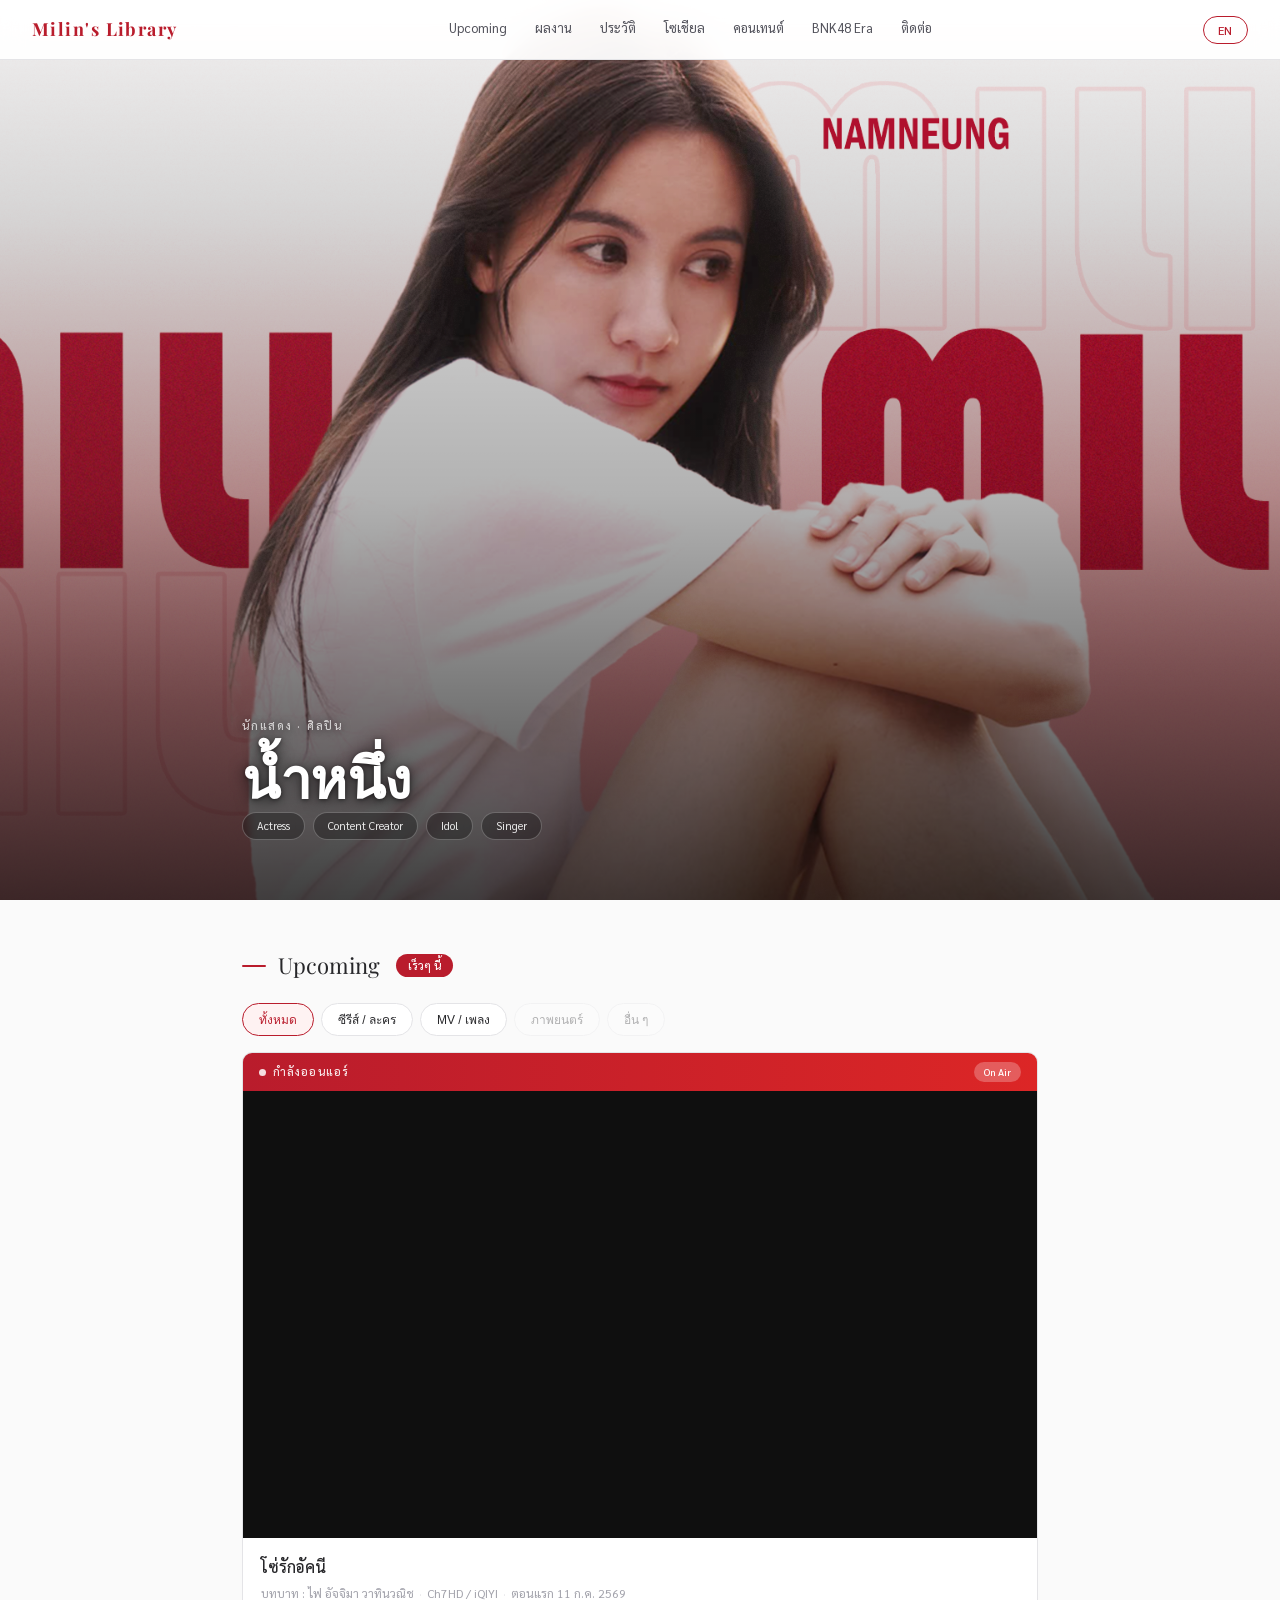
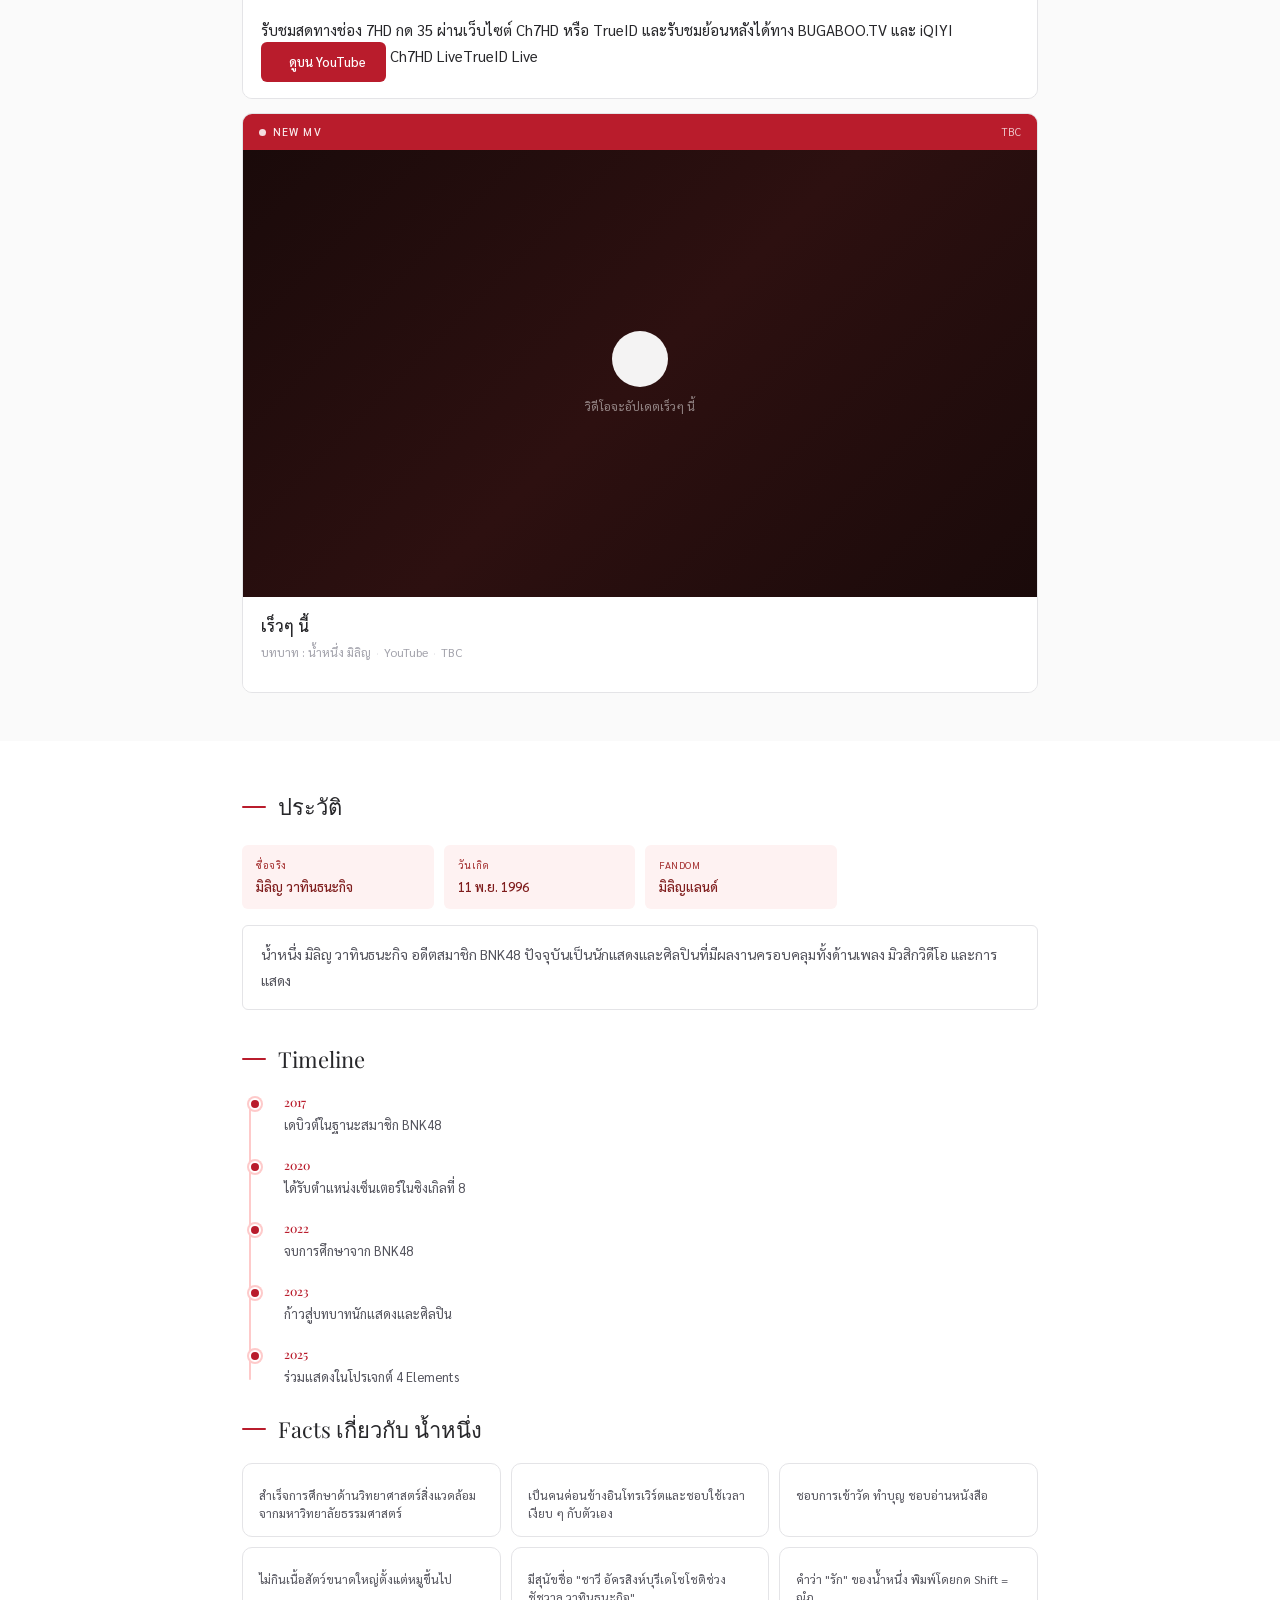
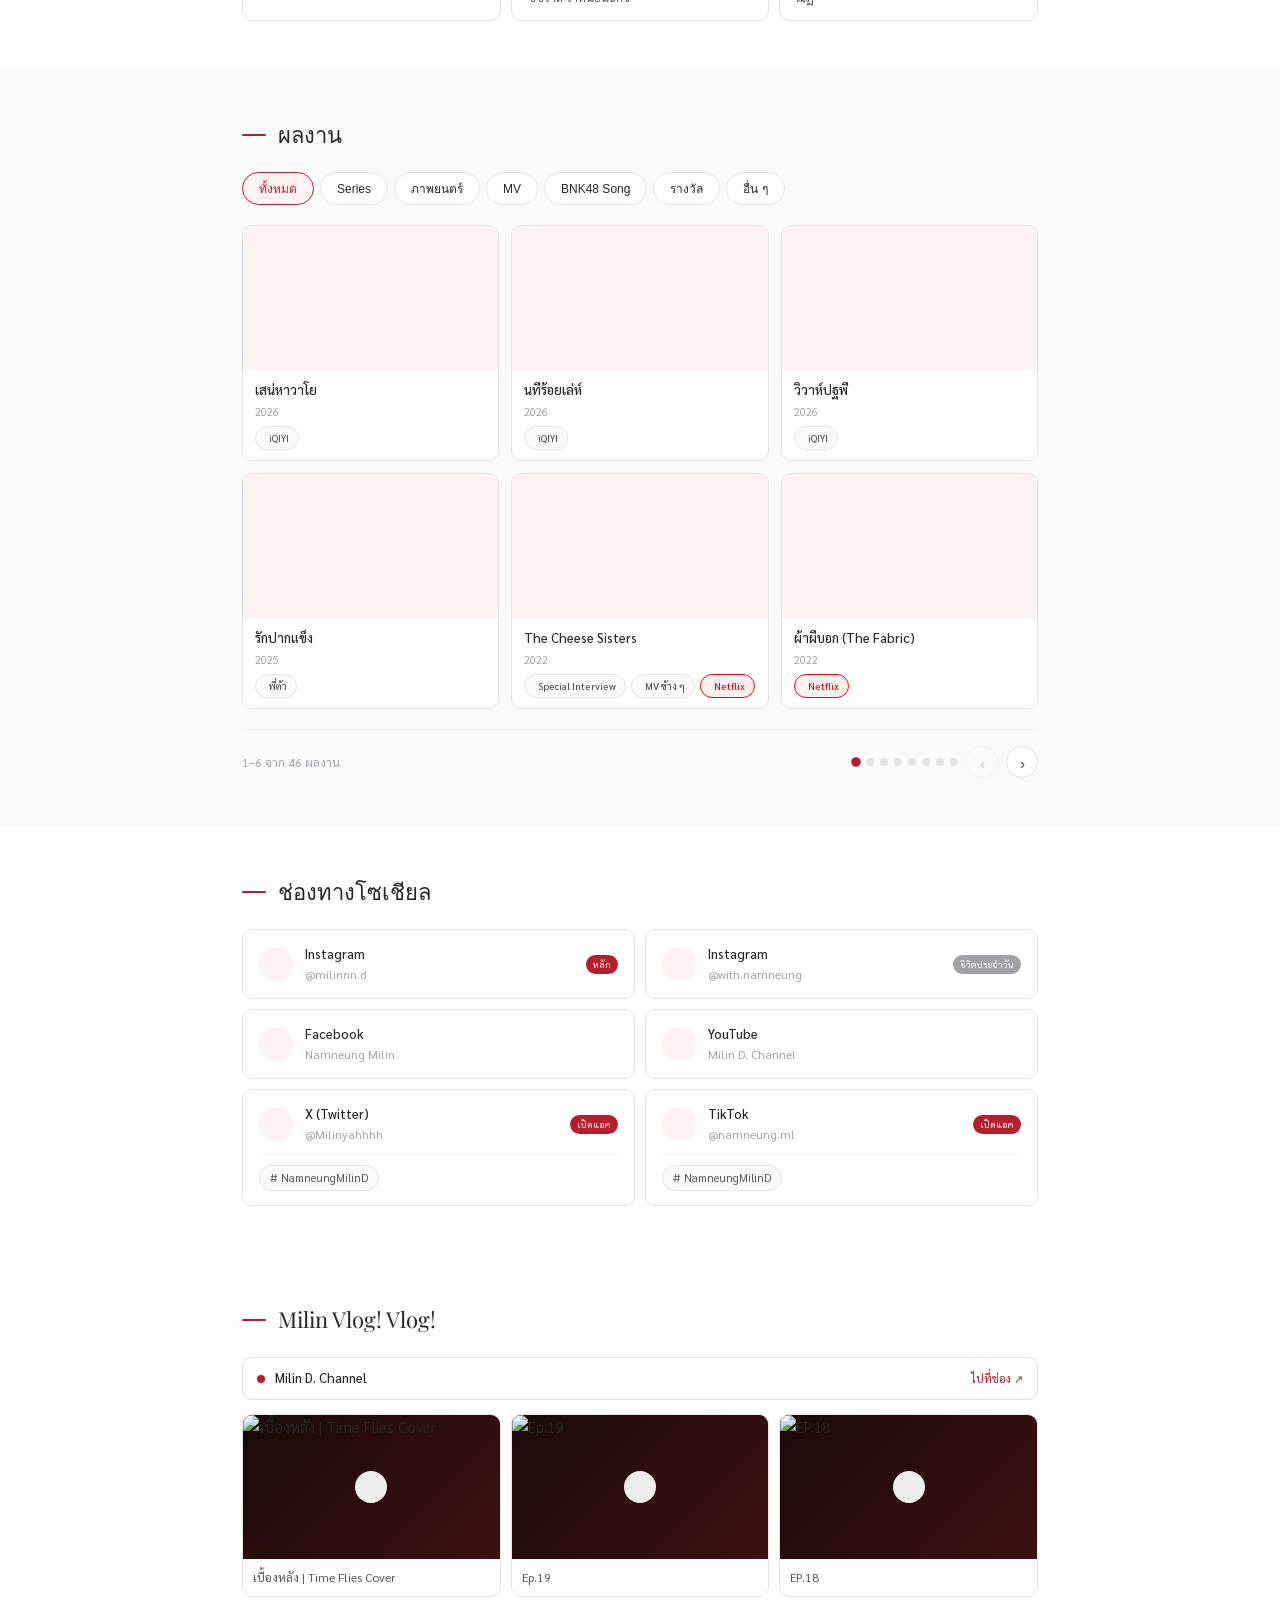
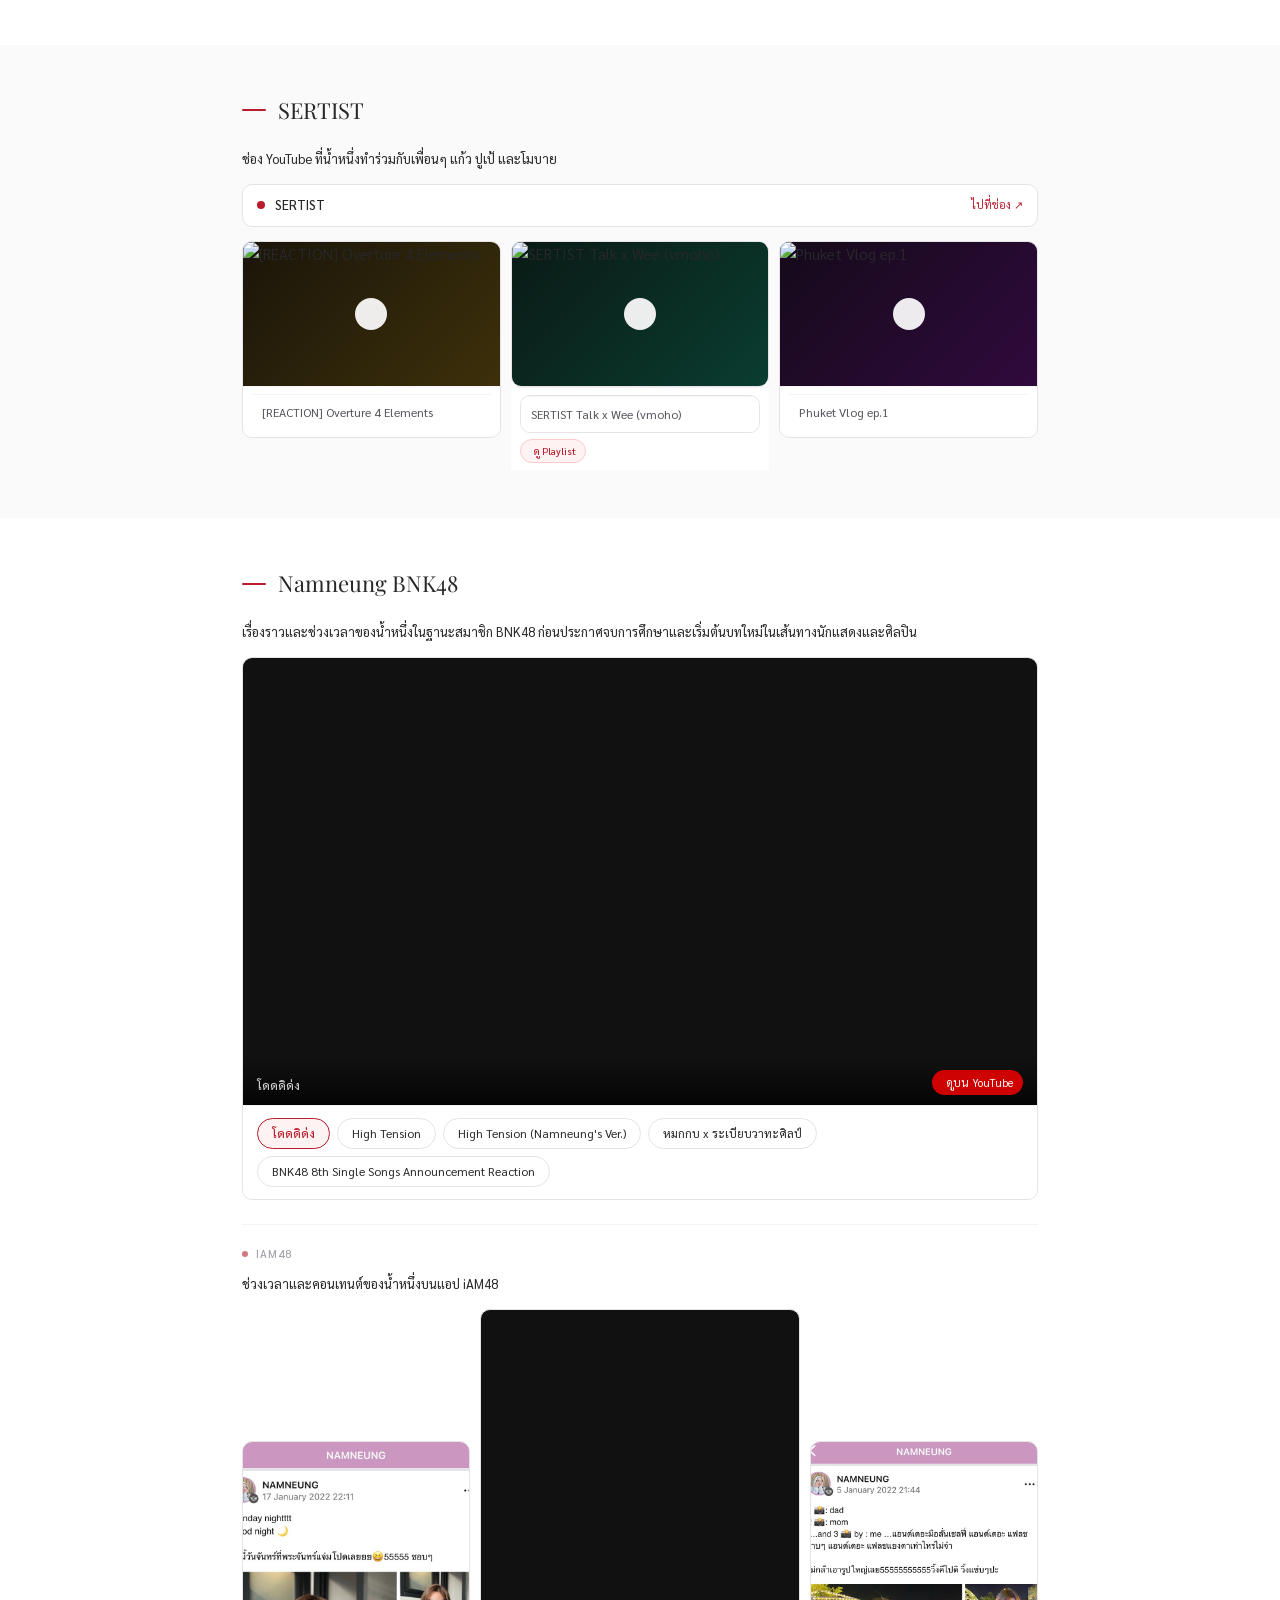
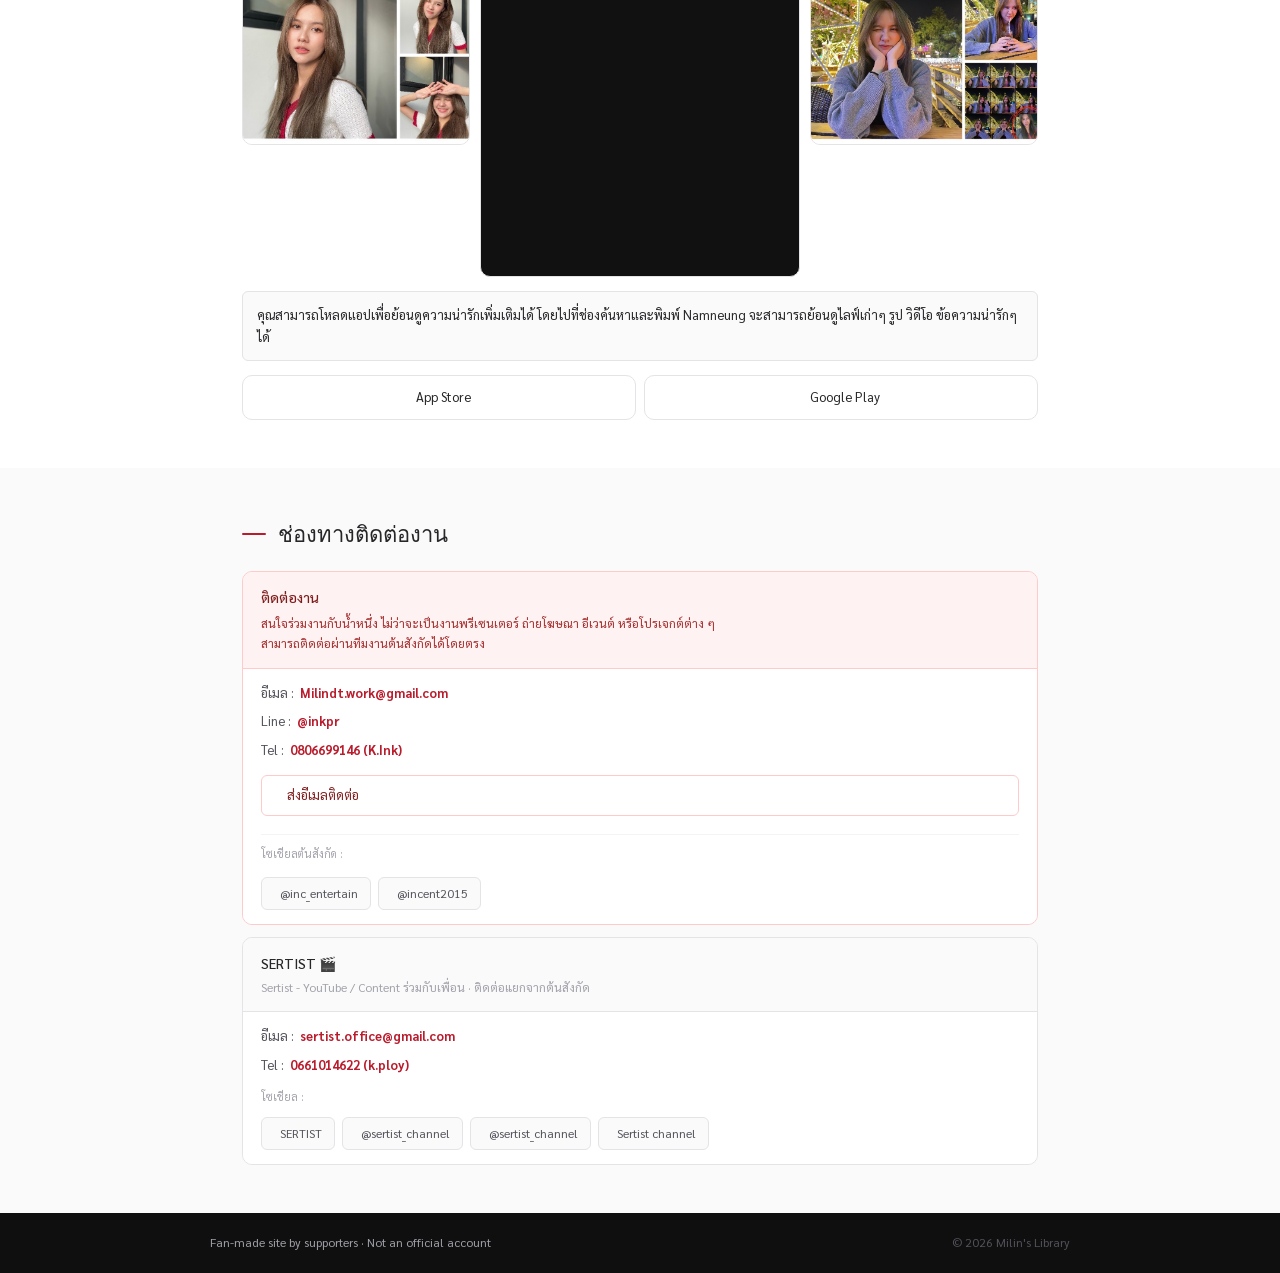
==== index.html @ 47071482 "final2" ====
<!DOCTYPE html>
<html lang="th">
<head>
  <meta charset="UTF-8" />
  <meta name="viewport" content="width=device-width, initial-scale=1.0" />
  <title>Milin's Library</title>
  <meta name="description" content="Fan-made site for Namneung Milin — Actress · Artist" />
  <link rel="preconnect" href="https://fonts.googleapis.com" />
  <link rel="preconnect" href="https://fonts.gstatic.com" crossorigin />
  <link href="https://fonts.googleapis.com/css2?family=Playfair+Display:ital,wght@0,400;0,700;1,400&family=Sarabun:wght@300;400;500&display=swap" rel="stylesheet" />
  <link rel="stylesheet" href="https://cdn.jsdelivr.net/npm/@tabler/icons-webfont@latest/tabler-icons.min.css" />
  <link rel="stylesheet" href="css/style.css" />
</head>
<body>

  <nav class="nav" id="nav">
    <a href="#" class="logo">Milin's Library</a>
    <div class="nav-center">
      <a href="#upcoming" data-th="Upcoming"  data-en="Upcoming"  class="nav-link i18n">Upcoming</a>
      <a href="#works"    data-th="ผลงาน"    data-en="Works"    class="nav-link i18n">ผลงาน</a>
      <a href="#about"    data-th="ประวัติ"   data-en="About"    class="nav-link i18n">ประวัติ</a>
      <a href="#social"   data-th="โซเชียล"   data-en="Social"   class="nav-link i18n">โซเชียล</a>
      <a href="#vlog"     data-th="คอนเทนต์"   data-en="Content"  class="nav-link i18n">คอนเทนต์</a>
      <a href="#bnk48"    data-th="BNK48 Era"  data-en="BNK48 Era" class="nav-link i18n">BNK48 Era</a>
      <a href="#contact"  data-th="ติดต่อ"    data-en="Contact"  class="nav-link i18n">ติดต่อ</a>
    </div>
    <div class="nav-right">
      <button class="lang-btn" id="langBtn" onclick="toggleLang()">EN</button>
      <button class="menu-btn" id="menuBtn" onclick="toggleMenu()"><i class="ti ti-menu-2"></i></button>
    </div>
  </nav>

  <div class="mobile-menu" id="mobileMenu">
    <a href="#upcoming" class="i18n" data-th="Upcoming"   data-en="Upcoming"   onclick="toggleMenu()">Upcoming</a>
    <a href="#works"    class="i18n" data-th="ผลงาน"     data-en="Works"      onclick="toggleMenu()">ผลงาน</a>
    <a href="#about"    class="i18n" data-th="ประวัติ"    data-en="About"      onclick="toggleMenu()">ประวัติ</a>
    <a href="#social"   class="i18n" data-th="โซเชียล"    data-en="Social"     onclick="toggleMenu()">โซเชียล</a>
    <a href="#vlog"     class="i18n" data-th="คอนเทนต์"   data-en="Content"    onclick="toggleMenu()">คอนเทนต์</a>
    <a href="#bnk48"    class="i18n" data-th="BNK48 Era"  data-en="BNK48 Era"  onclick="toggleMenu()">BNK48 Era</a>
    <a href="#contact"  class="i18n" data-th="ติดต่อ"     data-en="Contact"    onclick="toggleMenu()">ติดต่อ</a>
  </div>

  <section class="hero">
    <img class="hero-bg-img hero-bg-desktop" src="images/NAMNAUENG-horizontal.png" alt="Namneung" onerror="this.style.display='none'">
    <img class="hero-bg-img hero-bg-mobile" src="images/NAMNAUENG-vertical.png" alt="Namneung" onerror="this.style.display='none'">
    <div class="hero-overlay"></div>
    <div class="hero-bg-lines"><i class="ti ti-user" aria-hidden="true"></i></div>
    <div class="hero-content">
      <div class="hero-photo-wrap"></div>
      <div class="hero-text">
        <div class="hero-tag" id="heroTag"></div>
        <h1 class="hero-name" id="heroName"></h1>
        <p class="hero-agency" id="heroAgency"></p>
        <div class="hero-chips" id="heroChips"></div>
      </div>
    </div>
    <a href="#upcoming" class="hero-scroll"><i class="ti ti-chevron-down"></i></a>
  </section>

  <section class="section section-alt" id="upcoming">
    <div class="container">
      <div class="sec-head">
        <div class="sec-line"></div>
        <h2 class="sec-title" id="upcomingTitle">Upcoming</h2>
        <span class="upcoming-badge i18n" data-th="เร็วๆ นี้" data-en="Coming Soon">เร็วๆ นี้</span>
      </div>
      <div class="upcoming-filter" id="upcomingFilter"></div>
      <div id="upcomingGrid"></div>
    </div>
  </section>

  <section class="section" id="about">
    <div class="container">
      <div class="sec-head">
        <div class="sec-line"></div>
        <h2 class="sec-title i18n" data-th="ประวัติ" data-en="About">ประวัติ</h2>
      </div>
      <div class="about-grid" id="aboutGrid"></div>
      <p class="bio-text" id="bioText"></p>
      <div class="facts-head">
        <div class="sec-line"></div>
        <h3 class="sec-title" id="timelineTitle">Timeline</h3>
      </div>
      <div class="timeline-wrap" id="timelineContent"></div>
      <div class="facts-head" style="margin-top:24px;">
        <div class="sec-line"></div>
        <h3 class="sec-title" id="factsTitle">Facts เกี่ยวกับน้ำหนึ่ง</h3>
      </div>
      <div class="facts-grid" id="factsGrid"></div>
    </div>
  </section>

  <section class="section section-alt" id="works">
    <div class="container">
      <div class="sec-head">
        <div class="sec-line"></div>
        <h2 class="sec-title i18n" data-th="ผลงาน" data-en="Works">ผลงาน</h2>
      </div>
      <div class="work-tabs" id="workTabs"></div>
      <div class="work-grid" id="workGrid"></div>
      <div class="work-pagination" id="workPagination"></div>
    </div>
  </section>

  <section class="section" id="social">
    <div class="container">
      <div class="sec-head">
        <div class="sec-line"></div>
        <h2 class="sec-title i18n" data-th="ช่องทางโซเชียล" data-en="Social Media">ช่องทางโซเชียล</h2>
      </div>
      <div class="social-grid" id="socialGrid"></div>
    </div>
  </section>

  <section class="section" id="vlog">
    <div class="container">
      <div class="sec-head">
        <div class="sec-line"></div>
        <h2 class="sec-title">Milin Vlog! Vlog!</h2>
      </div>
      <div id="vlogContent"></div>
    </div>
  </section>

  <section class="section section-alt" id="sertist">
    <div class="container">
      <div class="sec-head">
        <div class="sec-line"></div>
        <h2 class="sec-title">SERTIST</h2>
      </div>
      <div id="sertistContent"></div>
    </div>
  </section>

  <section class="section" id="bnk48">
    <div class="container">
      <div class="sec-head">
        <div class="sec-line"></div>
        <h2 class="sec-title">Namneung BNK48</h2>
      </div>
      <div id="bnk48Content"></div>
    </div>
  </section>


  <section class="section section-alt" id="contact">
    <div class="container">
      <div class="sec-head">
        <div class="sec-line"></div>
        <h2 class="sec-title i18n" data-th="ช่องทางติดต่องาน" data-en="Contact">ช่องทางติดต่องาน</h2>
      </div>
      <div id="contactContent"></div>
    </div>
  </section>

  <footer class="footer">
    <div class="footer-inner">
      <span class="footer-left i18n" data-th="Fan-made site by supporters · Not an official account" data-en="Fan-made site by supporters · Not an official account">Fan-made site by supporters · Not an official account</span>
      <span class="footer-right">© 2026 Milin's Library</span>
    </div>
  </footer>

  <script src="js/data.js"></script>
  <script src="js/app.js"></script>
</body>
</html>
---- css/style.css ----
:root {
  --red:      #B91C2C;
  --red-l:    #FEF2F2;
  --red-m:    #FECACA;
  --red-d:    #7F1D1D;
  --black:    #0F0F0F;
  --white:    #FFFFFF;
  --gray-50:  #FAFAFA;
  --gray-100: #F4F4F5;
  --gray-200: #E4E4E7;
  --gray-400: #A1A1AA;
  --gray-600: #52525B;
  --gray-800: #27272A;
  --font-display: 'Playfair Display', Georgia, serif;
  --font-body:    'Sarabun', sans-serif;
  --radius:   10px;
  --radius-sm: 6px;
  --shadow:   0 2px 16px rgba(0,0,0,0.08);
  --shadow-lg: 0 8px 40px rgba(0,0,0,0.12);
}

*, *::before, *::after { box-sizing: border-box; margin: 0; padding: 0; }

html { scroll-behavior: smooth; }

body {
  font-family: var(--font-body);
  background: var(--white);
  color: var(--gray-800);
  font-size: 15px;
  line-height: 1.6;
  -webkit-font-smoothing: antialiased;
}

a { text-decoration: none; color: inherit; }
img { max-width: 100%; display: block; }

/* NAV  */
.nav {
  position: fixed; top: 0; left: 0; right: 0; z-index: 100;
  display: flex; align-items: center; justify-content: space-between;
  padding: 0 32px; height: 60px;
  background: rgba(255,255,255,0.95);
  backdrop-filter: blur(12px);
  border-bottom: 1px solid var(--gray-200);
  transition: box-shadow 0.3s;
}
.nav.scrolled { box-shadow: var(--shadow); }

.logo {
  font-family: var(--font-display);
  font-size: 18px; font-weight: 700;
  color: var(--red); letter-spacing: 0.08em;
}

.nav-center { display: flex; gap: 28px; }
.nav-link {
  font-size: 13px; color: var(--gray-600);
  transition: color 0.2s;
  position: relative; padding-bottom: 2px;
}
.nav-link::after {
  content: ''; position: absolute; bottom: -2px; left: 0;
  width: 0; height: 1.5px; background: var(--red);
  transition: width 0.25s;
}
.nav-link:hover { color: var(--red); }
.nav-link:hover::after { width: 100%; }

.nav-right { display: flex; align-items: center; gap: 10px; }

.lang-btn {
  font-family: var(--font-body);
  font-size: 12px; font-weight: 500;
  padding: 5px 14px; border-radius: 99px;
  border: 1.5px solid var(--red);
  color: var(--red); background: transparent;
  cursor: pointer; transition: all 0.2s;
  letter-spacing: 0.05em;
}
.lang-btn:hover { background: var(--red); color: white; }

.menu-btn {
  display: none; background: none; border: none;
  font-size: 20px; color: var(--gray-800); cursor: pointer;
}

/*  MOBILE MENU  */
.mobile-menu {
  display: none; position: fixed; top: 60px; left: 0; right: 0; z-index: 99;
  background: white; border-bottom: 1px solid var(--gray-200);
  flex-direction: column; padding: 16px 32px; gap: 16px;
  box-shadow: var(--shadow);
}
.mobile-menu.open { display: flex; }
.mobile-menu a { font-size: 15px; color: var(--gray-600); padding: 4px 0; }

/* HERO Full Poster  */
.hero {
  min-height: 100vh;
  position: relative; overflow: hidden;
  display: flex; align-items: flex-end;
  background: #111;
}
@media (max-width: 768px) {
  .hero { min-height: auto; aspect-ratio: 750/1334; }
}

/* bg */
.hero-bg-lines {
  position: absolute; inset: 0;
  background: transparent;
  display: flex; align-items: center; justify-content: center;
  z-index: -1;
}
.hero-bg-lines i {
  font-size: 55vh; color: rgba(185,28,44,0.08);
  pointer-events: none;
}

/* overlay gradient  */
.hero-overlay {
  position: absolute; inset: 0; z-index: 1;
  background: linear-gradient(
    to top,
    rgba(0,0,0,0.75) 0%,
    rgba(0,0,0,0.3) 45%,
    rgba(0,0,0,0.05) 100%
  );
}

/* overlay gradient  */
.hero-bg-lines::after {
  content: '';
  position: absolute; inset: 0;
  background: transparent;
}

/* background */
.hero-bg-img {
  position: absolute; inset: 0;
  width: 100%; height: 100%;
  object-fit: cover; object-position: center top;
  z-index: 0;
}
/* overlay gradient */
.hero-bg-img::after {
  content: '';
  position: absolute; inset: 0;
  background: linear-gradient(
    to top,
    rgba(0,0,0,0.75) 0%,
    rgba(0,0,0,0.3) 45%,
    rgba(0,0,0,0.05) 100%
  );
  z-index: 1;
}
.hero-bg-mobile { display: none; }
.hero-bg-desktop { display: block; }
@media (max-width: 768px) {
  .hero-bg-desktop { display: none; }
  .hero-bg-mobile { display: block; }
}

.hero-content {
  position: relative; z-index: 2;
  width: 100%; max-width: 860px;
  margin: 0 auto;
  padding: 0 32px 60px;
  display: flex; flex-direction: column;
  gap: 10px;
}

.hero-photo-wrap { display: none; }
.hero-photo-ring { display: none; }

.hero-tag {
  font-size: 11px; font-weight: 500; letter-spacing: 0.16em;
  text-transform: uppercase; color: rgba(255,255,255,0.75);
  margin-bottom: 10px;
  text-shadow: 0 1px 8px rgba(0,0,0,0.6);
}
.hero-name {
  font-family: var(--font-display);
  font-size: clamp(28px, 6vw, 80px);
  font-weight: 700; line-height: 1.1;
  color: white; letter-spacing: -0.01em;
  margin-bottom: 6px;
  word-break: keep-all;
  text-shadow: 0 2px 16px rgba(0,0,0,0.7), 0 1px 4px rgba(0,0,0,0.5);
}
.hero-agency { display: none; }
.hero-chips { display: flex; flex-wrap: wrap; gap: 8px; margin-top: 4px; }
.chip {
  font-size: 11px; padding: 4px 14px; border-radius: 99px;
  border: 1px solid rgba(255,255,255,0.25);
  color: rgba(255,255,255,0.9);
  background: rgba(0,0,0,0.3);
  backdrop-filter: blur(4px);
}
.chip.active {
  border-color: var(--red); color: white;
  background: var(--red); font-weight: 500;
}

.hero-scroll {
  position: absolute; bottom: 24px; left: 50%; transform: translateX(-50%);
  color: rgba(255,255,255,0.35); font-size: 20px;
  animation: bounce 2s ease-in-out infinite;
  z-index: 2;
}
@keyframes bounce { 0%,100%{transform:translateX(-50%) translateY(0)} 50%{transform:translateX(-50%) translateY(6px)} }

/* SECTION */
.section { padding: 48px 0; }
.section-alt { background: var(--gray-50); }
.container { max-width: 860px; margin: 0 auto; padding: 0 32px; }

  .sec-head {
  display: flex; align-items: center; gap: 12px;
  margin-bottom: 20px;
}
.sec-line { width: 24px; height: 2px; background: var(--red); border-radius: 2px; flex-shrink: 0; }
.sec-title {
  font-family: var(--font-display);
  font-size: 22px; font-weight: 400; color: var(--gray-800);
}

/* ABOUT*/
.about-grid {
  display: grid; grid-template-columns: repeat(4, 1fr); gap: 10px;
  margin-bottom: 16px;
}
.about-item {
  background: var(--red-l); border-radius: var(--radius-sm);
  padding: 12px 14px;
}
.about-label { font-size: 10px; color: #A32D2D; margin-bottom: 4px; text-transform: uppercase; letter-spacing: 0.06em; }
.about-val   { font-size: 13px; font-weight: 500; color: var(--red-d); }

.bio-text {
  font-size: 14px; color: var(--gray-600); line-height: 1.8;
  padding: 16px 18px;
  border: 1px solid var(--gray-200); border-radius: var(--radius-sm);
  background: white;
  margin-bottom: 32px;
}

.facts-head { display: flex; align-items: center; gap: 12px; margin-bottom: 16px; }

.facts-grid {
  display: grid; grid-template-columns: repeat(3, 1fr); gap: 10px;
}
.fact-card {
  border: 1px solid var(--gray-200); border-radius: var(--radius);
  padding: 14px 16px; background: white;
  transition: border-color 0.2s, transform 0.2s;
}
.fact-card:hover { border-color: var(--red-m); transform: translateY(-2px); }
.fact-icon { font-size: 20px; color: var(--red); margin-bottom: 8px; }
.fact-text { font-size: 12px; color: var(--gray-600); line-height: 1.5; }
.fact-text strong { color: var(--gray-800); }

/* WORKS */
.work-tabs {
  display: flex; gap: 6px; flex-wrap: wrap;
  margin-bottom: 20px;
}
.work-tab {
  padding: 6px 16px; font-size: 12px;
  color: var(--gray-500); cursor: pointer; white-space: nowrap;
  border-radius: 99px;
  border: 1px solid var(--gray-200);
  background: white;
  transition: all 0.2s;
}
.work-tab:hover { color: var(--red); border-color: var(--red-m); background: var(--red-l); }
.work-tab.active { color: var(--red); background: var(--red-l); border-color: var(--red); font-weight: 500; }

.work-grid {
  display: grid; grid-template-columns: repeat(3, 1fr); gap: 12px;
  align-items: start;
}
.work-card {
  border-radius: var(--radius); overflow: hidden;
  border: 1px solid var(--gray-200); background: white;
  transition: transform 0.2s, box-shadow 0.2s;
  cursor: pointer;
  display: block;
  text-decoration: none;
  color: inherit;
}
.work-card:hover { transform: translateY(-3px); box-shadow: var(--shadow-lg); }
.work-card:hover .work-play { opacity: 1; }
.work-img {
  aspect-ratio: 16/9;
  background: var(--red-l);
  position: relative; overflow: hidden;
}
.work-img img { position: absolute; inset: 0; width: 100%; height: 100%; object-fit: cover; }
.work-img > i { position: absolute; top: 50%; left: 50%; transform: translate(-50%,-50%); font-size: 30px; color: var(--red); opacity: 0.35; }
.work-play {
  inset: 0;
  display: flex; align-items: center; justify-content: center;
  background: rgba(0,0,0,0.35); opacity: 0;
  transition: opacity 0.2s;
}
.work-play i {
  width: 36px; height: 36px; border-radius: 50%;
  background: rgba(255,255,255,0.92);
  display: flex; align-items: center; justify-content: center;
  font-size: 16px; color: #FF0000; margin-left: 3px;
}
.work-info { padding: 10px 12px; }
.work-title { font-size: 13px; font-weight: 500; color: var(--gray-800); margin-bottom: 2px; }
.work-year  { font-size: 11px; color: var(--gray-400); }

/* SOCIAL */
.social-grid { display: grid; grid-template-columns: 1fr 1fr; gap: 10px; }
.soc-card {
  display: block; border: 1px solid var(--gray-200); border-radius: var(--radius);
  padding: 14px 16px; background: white;
  transition: border-color 0.2s, background 0.2s;
  cursor: pointer;
}
.soc-card:hover { border-color: var(--red-m); background: var(--red-l); }
.soc-top { display: flex; align-items: center; gap: 12px; margin-bottom: 0; }
.soc-icon {
  width: 34px; height: 34px; border-radius: 50%;
  background: var(--red-l); display: flex; align-items: center; justify-content: center;
  flex-shrink: 0;
}
.soc-card:hover .soc-icon { background: white; }
.soc-icon i { font-size: 16px; color: var(--red); }
.soc-info { flex: 1; }
.soc-name   { font-size: 13px; font-weight: 500; color: var(--gray-800); }
.soc-handle { font-size: 12px; color: var(--gray-400); }
.soc-badges { display: flex; gap: 5px; margin-left: auto; }
.soc-badge {
  font-size: 9px; padding: 2px 7px; border-radius: 99px;
  background: var(--red); color: white; white-space: nowrap;
}
.soc-badge.gray { background: var(--gray-400); }

/* hashtag row */
.soc-tags { display: flex; flex-wrap: wrap; gap: 6px; margin-top: 10px; padding-top: 10px; border-top: 1px solid var(--gray-100); }
.soc-tag {
  font-size: 11px; padding: 3px 10px; border-radius: 99px;
  border: 1px solid var(--gray-200); color: var(--gray-600); background: var(--gray-50);
  cursor: pointer; transition: all 0.2s; text-decoration: none; display: inline-block;
}
.soc-tag:hover { border-color: var(--red); color: var(--red); background: var(--red-l); }
.soc-tag-label { font-size: 10px; color: var(--gray-400); display: flex; align-items: center; gap: 4px; margin-bottom: 6px; }

/* ── CONTACT ──────────────────────────────────────────────── */
.cbox {
  border: 1px solid var(--red-m); border-radius: var(--radius);
  overflow: hidden; margin-bottom: 12px;
}
.cbox-head {
  background: var(--red-l); padding: 14px 18px;
  border-bottom: 1px solid var(--red-m);
}
.cbox-htitle { font-size: 14px; font-weight: 500; color: var(--red-d); margin-bottom: 4px; }
.cbox-hdesc  { font-size: 12px; color: #A32D2D; line-height: 1.7; white-space: pre-line; }
.cbox-body   { padding: 14px 18px; display: flex; flex-direction: column; gap: 8px; background: white; }

.crow { display: flex; align-items: center; gap: 6px; font-size: 13px; color: var(--gray-600); }
.crow strong { color: var(--red); }

.send-btn {
  display: inline-flex; align-items: center; gap: 7px;
  margin-top: 6px; padding: 9px 18px;
  border: 1px solid var(--red-m); border-radius: var(--radius-sm);
  font-size: 13px; color: var(--red-d); background: white;
  cursor: pointer; font-family: var(--font-body);
  transition: all 0.2s; text-decoration: none;
}
.send-btn:hover { background: var(--red); color: white; border-color: var(--red); }

.agency-social-label { font-size: 11px; color: var(--gray-400); margin-top: 10px; padding-top: 10px; border-top: 1px solid var(--gray-100); }
.agency-soc-row { display: flex; gap: 7px; flex-wrap: wrap; margin-top: 7px; }
.agency-soc {
  display: inline-flex; align-items: center; gap: 6px;
  padding: 6px 12px; border: 1px solid var(--gray-200);
  border-radius: var(--radius-sm); font-size: 12px;
  color: var(--gray-600); background: var(--gray-50);
  transition: all 0.2s; text-decoration: none;
}
.agency-soc:hover { border-color: var(--red); color: var(--red); background: var(--red-l); }

.collab-box {
  border: 1px solid var(--gray-200); border-radius: var(--radius); overflow: hidden;
}
.collab-head { background: var(--gray-50); padding: 14px 18px; border-bottom: 1px solid var(--gray-200); }
.collab-htitle { font-size: 14px; font-weight: 500; color: var(--gray-800); margin-bottom: 3px; }
.collab-hdesc  { font-size: 12px; color: var(--gray-400); }
.collab-body   { padding: 14px 18px; background: white; display: flex; flex-direction: column; gap: 8px; }
.collab-soc-row { display: flex; gap: 7px; flex-wrap: wrap; margin-top: 4px; }

/* ── FOOTER ───────────────────────────────────────────────── */
.footer {
  background: var(--black); padding: 20px 32px;
}
.footer-inner {
  max-width: 860px; margin: 0 auto;
  display: flex; justify-content: space-between; align-items: center;
  gap: 16px; flex-wrap: wrap;
}
.footer-left  { font-size: 12px; color: var(--gray-400); }
.footer-right { font-size: 12px; color: var(--gray-600); }

/* ── FADE IN ANIMATION ────────────────────────────────────── */
.fade-in { opacity: 0; transform: translateY(16px); transition: opacity 0.5s, transform 0.5s; }
.fade-in.visible { opacity: 1; transform: none; }

/* ── RESPONSIVE ───────────────────────────────────────────── */
@media (max-width: 768px) {
  .nav-center { display: none; }
  .menu-btn   { display: block; }

  .hero { padding: 80px 20px 60px; }
  .hero-name { font-size: clamp(42px, 12vw, 64px); }

  .container { padding: 0 20px; }
  .section    { padding: 52px 0; }

  .about-grid  { grid-template-columns: 1fr 1fr; }
  .facts-grid  { grid-template-columns: 1fr 1fr; }
  .work-grid   { grid-template-columns: 1fr 1fr; }
  .social-grid { grid-template-columns: 1fr; }

  .footer-inner { flex-direction: column; text-align: center; }
}

@media (max-width: 480px) {
  .facts-grid { grid-template-columns: 1fr; }
  .work-grid  { grid-template-columns: 1fr; }
  .about-grid { grid-template-columns: 1fr 1fr; }
}

/* ── UPCOMING ─────────────────────────────────────────────── */
.upcoming-badge {
  font-size: 11px; padding: 3px 12px; border-radius: 99px;
  background: var(--red); color: white; font-weight: 500;
  margin-left: 4px;
}

.upcoming-filter {
  display: flex; gap: 7px; flex-wrap: wrap; margin-bottom: 16px;
}
.ufilter {
  font-size: 12px; padding: 6px 16px; border-radius: 99px;
  border: 1px solid var(--gray-200); color: var(--gray-500);
  background: white; cursor: pointer; transition: all 0.2s;
}
.ufilter:hover { color: var(--red); border-color: var(--red-m); background: var(--red-l); }
.ufilter.active { background: var(--red-l); color: var(--red); border-color: var(--red); font-weight: 500; }

.upcoming-card {
  border: 1px solid var(--gray-200); border-radius: var(--radius);
  overflow: hidden; margin-bottom: 14px;
}
.upcoming-card:last-child { margin-bottom: 0; }

.ucard-topbar {
  background: var(--red); padding: 9px 16px;
  display: flex; align-items: center; justify-content: space-between;
}
.ucard-dot-label {
  display: flex; align-items: center; gap: 7px;
  font-size: 11px; color: rgba(255,255,255,0.92);
  font-weight: 500; letter-spacing: 0.1em; text-transform: uppercase;
}
.ucard-dot {
  width: 7px; height: 7px; border-radius: 50%;
  background: white; opacity: 0.85;
  animation: pulse 2s ease-in-out infinite;
}
@keyframes pulse { 0%,100%{opacity:0.85} 50%{opacity:0.4} }
.ucard-premiere { font-size: 11px; color: rgba(255,255,255,0.75); }

.ucard-video {
  position: relative; background: #0f0f0f;
  aspect-ratio: 16/9; overflow: hidden;
}
.ucard-video iframe {
  position: absolute; inset: 0; width: 100%; height: 100%; border: none;
}
.ucard-thumb {
  position: absolute; inset: 0; display: flex;
  flex-direction: column; align-items: center; justify-content: center;
  gap: 10px; cursor: pointer;
  background: linear-gradient(135deg, #1a0a0a 0%, #2d1010 50%, #1a0a0a 100%);
}
.ucard-play {
  width: 56px; height: 56px; border-radius: 50%;
  background: rgba(255,255,255,0.95);
  display: flex; align-items: center; justify-content: center;
  transition: transform 0.2s;
}
.ucard-play:hover { transform: scale(1.08); }
.ucard-play i { font-size: 24px; color: var(--red); margin-left: 4px; }
.ucard-thumb-label { font-size: 12px; color: rgba(255,255,255,0.5); }

.ucard-info {
  padding: 16px 18px; background: white;
}
.ucard-title { font-size: 16px; font-weight: 500; color: var(--gray-800); margin-bottom: 5px; }
.ucard-meta {
  display: flex; flex-wrap: wrap; gap: 5px; align-items: center;
  font-size: 12px; color: var(--gray-400); margin-bottom: 14px;
}
.ucard-meta-dot { color: var(--gray-200); }
.ucard-btn {
  display: inline-flex; align-items: center; gap: 8px;
  padding: 10px 20px; background: var(--red); color: white;
  border-radius: var(--radius-sm); font-size: 13px; font-weight: 500;
  text-decoration: none; transition: background 0.2s;
}
.ucard-btn:hover { background: var(--red-d); }
.ucard-btn i { font-size: 16px; }

.upcoming-empty {
  text-align: center; padding: 32px; color: var(--gray-400); font-size: 14px;
  border: 1px dashed var(--gray-200); border-radius: var(--radius);
}

/* ── AWARDS ───────────────────────────────────────────────── */
.awards-list { display: flex; flex-direction: column; gap: 10px; }
.award-card {
  display: flex; align-items: center; gap: 16px;
  padding: 14px 16px;
  border: 1px solid var(--gray-200); border-radius: var(--radius);
  background: white; transition: border-color 0.2s, transform 0.2s;
}
.award-card:hover { border-color: var(--red-m); transform: translateX(3px); }
.award-icon {
  width: 40px; height: 40px; border-radius: 50%;
  background: var(--red-l); display: flex; align-items: center;
  justify-content: center; flex-shrink: 0;
}
.award-icon i { font-size: 18px; color: var(--red); }
.award-info { flex: 1; }
.award-title { font-size: 14px; font-weight: 500; color: var(--gray-800); margin-bottom: 3px; }
.award-event { font-size: 12px; color: var(--gray-400); }
.award-year {
  font-family: var(--font-display);
  font-size: 20px; font-weight: 700;
  color: var(--red-m); flex-shrink: 0;
}

/* ── VLOG / SERTIST / BNK48 ──────────────────────────────── */
.channel-row {
  display: flex; align-items: center; gap: 10px;
  margin-bottom: 14px; padding: 10px 14px;
  border: 1px solid var(--gray-200); border-radius: var(--radius);
  background: white; text-decoration: none;
  transition: border-color 0.2s, background 0.2s;
}
.channel-row:hover { border-color: var(--red-m); background: var(--red-l); }
.ch-dot { width: 8px; height: 8px; border-radius: 50%; background: var(--red); flex-shrink: 0; }
.ch-name { font-size: 13px; font-weight: 500; color: var(--gray-800); flex: 1; }
.ch-link { font-size: 11px; color: var(--red); display: flex; align-items: center; gap: 4px; }

.yt-grid { display: grid; grid-template-columns: repeat(3, 1fr); gap: 10px; }
.yt-card {
  border-radius: var(--radius); overflow: hidden;
  border: 1px solid var(--gray-200); cursor: pointer;
  transition: transform 0.2s, box-shadow 0.2s; text-decoration: none; display: block;
}
.yt-card:hover { transform: translateY(-2px); box-shadow: var(--shadow-lg); }
.yt-thumb {
  aspect-ratio: 16/9; display: flex; align-items: center; justify-content: center;
  position: relative; overflow: hidden; background: #111;
}
.yt-thumb img { width: 100%; height: 100%; object-fit: cover; }
.yt-thumb-placeholder { position: absolute; inset: 0; display: flex; align-items: center; justify-content: center; }
.yt-play {
  position: absolute; width: 32px; height: 32px; border-radius: 50%;
  background: rgba(255,255,255,0.92); display: flex; align-items: center; justify-content: center;
  z-index: 1;
}
.yt-play i { font-size: 14px; color: #FF0000; margin-left: 2px; }
.yt-label { padding: 8px 10px; font-size: 12px; color: var(--gray-600); background: white; border-top: 1px solid var(--gray-100); }

.sec-desc-box {
  font-size: 13px; color: var(--gray-500); line-height: 1.7;
  margin-bottom: 14px;
}

/* BNK48 MV Player */
.mv-player {
  border: 1px solid var(--gray-200); border-radius: var(--radius);
  overflow: hidden; margin-bottom: 14px;
}
.mv-screen {
  aspect-ratio: 16/9; background: #111;
  display: flex; align-items: center; justify-content: center;
  position: relative; overflow: hidden;
}
.mv-screen iframe { position: absolute; inset: 0; width: 100%; height: 100%; border: none; }
.mv-screen-placeholder {
  position: absolute; inset: 0; display: flex; align-items: center; justify-content: center;
  background: linear-gradient(135deg, #1a0a1a, #3a1050);
}
.mv-big-play {
  width: 52px; height: 52px; border-radius: 50%;
  background: rgba(255,255,255,0.92); display: flex; align-items: center; justify-content: center;
}
.mv-big-play i { font-size: 22px; color: #FF0000; margin-left: 4px; }
.mv-screen-bar {
  position: absolute; bottom: 0; left: 0; right: 0;
  padding: 10px 14px; background: linear-gradient(to top, rgba(0,0,0,0.7), transparent);
  display: flex; justify-content: space-between; align-items: flex-end; z-index: 2;
}
.mv-now-label { font-size: 12px; color: rgba(255,255,255,0.8); font-weight: 500; }
.mv-yt-btn {
  display: flex; align-items: center; gap: 5px;
  font-size: 11px; color: white; background: rgba(255,0,0,0.8);
  padding: 4px 10px; border-radius: 99px; text-decoration: none;
  transition: background 0.2s;
}
.mv-yt-btn:hover { background: rgba(255,0,0,1); }
.mv-song-tabs {
  display: flex; gap: 7px; padding: 12px 14px;
  background: white; border-top: 1px solid var(--gray-100); flex-wrap: wrap;
}
.mv-song-tab {
  font-size: 12px; padding: 5px 14px; border-radius: 99px;
  border: 1px solid var(--gray-200); color: var(--gray-500);
  cursor: pointer; transition: all 0.2s;
}
.mv-song-tab:hover { border-color: var(--red-m); color: var(--red); }
.mv-song-tab.active { background: var(--red-l); color: var(--red); border-color: var(--red); font-weight: 500; }

/* iAM48 */
.iam-sub {
  margin-top: 24px; padding-top: 20px;
  border-top: 1px solid var(--gray-100);
}
.iam-sub-head { display: flex; align-items: center; gap: 8px; margin-bottom: 10px; }
.iam-sub-dot { width: 6px; height: 6px; border-radius: 50%; background: var(--red); opacity: 0.6; }
.iam-sub-title {
  font-size: 11px; font-weight: 500; color: var(--gray-400);
  text-transform: uppercase; letter-spacing: 0.08em;
}
.iam-sub-desc { font-size: 13px; color: var(--gray-500); line-height: 1.7; margin-bottom: 14px; }
.iam-layout {
  display: grid; grid-template-columns: 1fr 1.4fr 1fr;
  gap: 10px; align-items: center; margin-bottom: 14px;
}
.iam-photo {
  aspect-ratio: 3/4; border-radius: var(--radius); overflow: hidden;
  background: var(--gray-100); border: 1px solid var(--gray-200);
}
.iam-photo img { width: 100%; height: 100%; object-fit: cover; }
.iam-photo-placeholder {
  width: 100%; height: 100%; display: flex; align-items: center; justify-content: center;
  background: linear-gradient(160deg, #1a0a2d, #3a1060);
}
.iam-video {
  aspect-ratio: 9/16; border-radius: var(--radius); overflow: hidden;
  background: #111; position: relative;
  border: 1px solid var(--gray-200);
}
.iam-video iframe { position: absolute; inset: 0; width: 100%; height: 100%; border: none; }
.iam-video-placeholder {
  position: absolute; inset: 0; display: flex; align-items: center; justify-content: center;
  background: linear-gradient(160deg, #1a0a2d, #4a1580);
}
.iam-vid-play {
  width: 36px; height: 36px; border-radius: 50%;
  background: rgba(255,255,255,0.9); display: flex; align-items: center; justify-content: center;
}
.iam-vid-play i { font-size: 16px; color: #8B5CF6; margin-left: 3px; }
.app-btns { display: flex; gap: 8px; }
.app-btn {
  flex: 1; display: flex; align-items: center; justify-content: center; gap: 8px;
  padding: 11px; border: 1px solid var(--gray-200); border-radius: var(--radius);
  font-size: 13px; color: var(--gray-700); background: white;
  text-decoration: none; transition: all 0.2s;
}
.app-btn:hover { border-color: var(--red-m); background: var(--red-l); color: var(--red); }
.app-btn i { font-size: 18px; }

@media (max-width: 768px) {
  .yt-grid { grid-template-columns: 1fr 1fr; }
  .iam-layout { grid-template-columns: 1fr 1.2fr 1fr; gap: 6px; }
}
@media (max-width: 480px) {
  .yt-grid { grid-template-columns: 1fr; }
}

/* iAM48 app description */
.iam-app-desc {
  font-size: 13px; color: var(--gray-500); line-height: 1.7;
  margin-bottom: 14px; padding: 12px 14px;
  background: var(--gray-50); border-radius: var(--radius-sm);
  border: 1px solid var(--gray-200);
}

/* ── WORK CARDS UPDATE ────────────────────────────────────── */
.work-play { position: absolute; inset: 0; background: rgba(0,0,0,0.3); display: flex; align-items: center; justify-content: center; opacity: 0; transition: opacity 0.2s; }
.work-card:hover .work-play { opacity: 1; }
.work-play-btn { width: 36px; height: 36px; border-radius: 50%; background: rgba(255,255,255,0.92); display: flex; align-items: center; justify-content: center; }
.work-play-btn i { font-size: 16px; color: #FF0000; margin-left: 3px; }

.work-role-badge {
  position: absolute; top: 6px; left: 6px;
  font-size: 9px; padding: 2px 8px; border-radius: 99px; font-weight: 500;
}
.work-role-badge.singer { background: var(--red); color: #fff; }
.work-role-badge.actress { background: #4B5563; color: #fff; }

.work-extra-btns { display: flex; gap: 5px; flex-wrap: wrap; margin-top: 6px; }
.work-extra-btn {
  display: inline-flex; align-items: center; gap: 4px;
  padding: 3px 9px; border-radius: 99px; font-size: 10px; font-weight: 500;
  border: 0.5px solid; text-decoration: none; transition: opacity 0.2s;
}
.work-extra-btn:hover { opacity: 0.8; }
.work-extra-btn.spinoff { border-color: var(--gray-300); color: var(--gray-600); background: var(--gray-50); }
.work-extra-btn.netflix { border-color: #E50914; color: #E50914; background: #FFF0F0; }
.work-extra-btn.platform { border-color: var(--gray-300); color: var(--gray-600); background: var(--gray-50); }
.work-extra-btn.iqiyi { border-color: #00C853; color: #00A040; background: #F0FFF4; }

/* ── SERTIST PLAYLIST BTN ─────────────────────────────────── */
.yt-card-wrap { display: block; }
.yt-bottom { padding: 6px 8px; background: white; border-top: 0.5px solid var(--gray-100); }
.yt-playlist-btn {
  display: inline-flex; align-items: center; gap: 4px;
  margin-top: 5px; font-size: 10px; color: var(--red);
  padding: 3px 8px; border: 0.5px solid var(--red-m);
  border-radius: 99px; background: var(--red-l);
  text-decoration: none; transition: background 0.2s;
}
.yt-playlist-btn:hover { background: var(--red-m); }

/* ── UPCOMING ON-AIR ─────────────────────────────────────── */
.ucard-topbar.onair {
  background: linear-gradient(90deg, #B91C2C, #DC2626);
}
.ucard-onair-badge {
  font-size: 10px; padding: 2px 10px; border-radius: 99px;
  background: rgba(255,255,255,0.25); color: #fff; font-weight: 500;
}
.ucard-watch-btn {
  display: inline-flex; align-items: center; gap: 6px;
  padding: 9px 16px; background: #111; color: #fff;
  border-radius: var(--radius-sm); font-size: 12px; font-weight: 500;
  text-decoration: none; transition: background 0.2s; margin-top: 4px;
}
.ucard-watch-btn:hover { background: #333; }

/* work badge */
.work-badge {
  position: absolute; top: 7px; left: 7px;
  font-size: 9px; padding: 2px 8px; border-radius: 99px; font-weight: 500; z-index: 1;
}
.work-badge-singer { background: var(--red); color: white; }
.work-badge-actress { background: #5B21B6; color: white; }

/* work extra buttons */
.work-extra-btns {
  display: flex; gap: 5px; flex-wrap: wrap; margin-top: 6px;
}
.work-extra-btn {
  display: inline-flex; align-items: center; gap: 4px;
  padding: 3px 9px; border-radius: 99px; font-size: 10px; font-weight: 500;
  border: 0.5px solid; text-decoration: none; cursor: pointer;
  transition: all 0.2s;
}
.work-extra-btn.spin {
  border-color: var(--gray-200); color: var(--gray-600); background: var(--gray-50);
}
.work-extra-btn.spin:hover { border-color: var(--red-m); color: var(--red); }
.work-extra-btn.platform {
  border-color: var(--gray-200); color: var(--gray-600); background: var(--gray-50);
}
.work-extra-btn.platform:hover { border-color: var(--red-m); color: var(--red); }
.work-extra-btn.netflix {
  border-color: #E50914; color: #E50914; background: #FFF0F0;
}

/* upcoming on-air */
.ucard-topbar-onair {
  background: linear-gradient(90deg, #B91C2C, #E53935);
}
.ucard-onair-badge {
  font-size: 10px; padding: 2px 10px; border-radius: 99px;
  background: rgba(255,255,255,0.25); color: white; font-weight: 500;
}
.ucard-btn-watch {
  display: inline-flex; align-items: center; gap: 7px;
  padding: 10px 18px; background: #111; color: white;
  border-radius: var(--radius-sm); font-size: 13px; font-weight: 500;
  text-decoration: none; transition: background 0.2s;
}
.ucard-btn-watch:hover { background: #333; }

/* sertist playlist btn in card */
.yt-playlist-btn {
  display: inline-flex; align-items: center; gap: 4px;
  margin-top: 4px; font-size: 10px; color: var(--red);
  padding: 3px 9px; border: 1px solid var(--red-m);
  border-radius: 99px; background: var(--red-l);
  text-decoration: none; transition: all 0.2s;
  font-weight: 500;
}
.yt-playlist-btn:hover { background: var(--red); color: white; border-color: var(--red); }

/* BNK48 extra videos grid */
.bnk-extra-grid {
  display: grid; grid-template-columns: repeat(2, 1fr); gap: 10px;
  margin-bottom: 20px;
}
.yt-bottom { padding: 7px 9px; background: white; border-top: 1px solid var(--gray-100); }
.yt-title  { font-size: 11px; color: var(--gray-600); line-height: 1.4; margin-bottom: 4px; }

/* ── TIMELINE ─────────────────────────────────────────────── */
.timeline-wrap {
  position: relative; padding-left: 24px; margin-bottom: 8px;
}
.timeline-wrap::before {
  content: ''; position: absolute; left: 7px; top: 8px; bottom: 8px;
  width: 2px; background: var(--red-m); border-radius: 2px;
}
.tl-item {
  position: relative; padding-bottom: 20px; padding-left: 18px;
}
.tl-item:last-child { padding-bottom: 0; }
.tl-dot {
  position: absolute; left: -17px; top: 5px;
  width: 12px; height: 12px; border-radius: 50%;
  background: var(--red); border: 2px solid white;
  box-shadow: 0 0 0 2px var(--red-m);
}
.tl-year {
  font-size: 12px; font-weight: 500; color: var(--red);
  margin-bottom: 3px; font-family: var(--font-display);
}
.tl-text {
  font-size: 13px; color: var(--gray-600); line-height: 1.6;
}

/* ── WORK PAGINATION ──────────────────────────────────────── */
.work-pagination {
  display: flex; align-items: center; justify-content: space-between;
  margin-top: 20px; padding-top: 16px;
  border-top: 1px solid var(--gray-100);
  flex-wrap: wrap; gap: 10px;
}
.page-info { font-size: 12px; color: var(--gray-400); }
.page-controls { display: flex; align-items: center; gap: 8px; }
.page-dots { display: flex; gap: 6px; align-items: center; }
.page-dot {
  width: 8px; height: 8px; border-radius: 50%;
  background: var(--gray-200); cursor: pointer; transition: all 0.2s;
}
.page-dot.active { background: var(--red); transform: scale(1.2); }
.page-btn {
  width: 32px; height: 32px; border-radius: 50%;
  border: 1px solid var(--gray-200); background: white;
  color: var(--gray-600); font-size: 16px; cursor: pointer;
  display: flex; align-items: center; justify-content: center;
  transition: all 0.2s; font-family: var(--font-body);
}
.page-btn:hover:not(:disabled) { border-color: var(--red); color: var(--red); }
.page-btn:disabled { opacity: 0.3; cursor: not-allowed; }
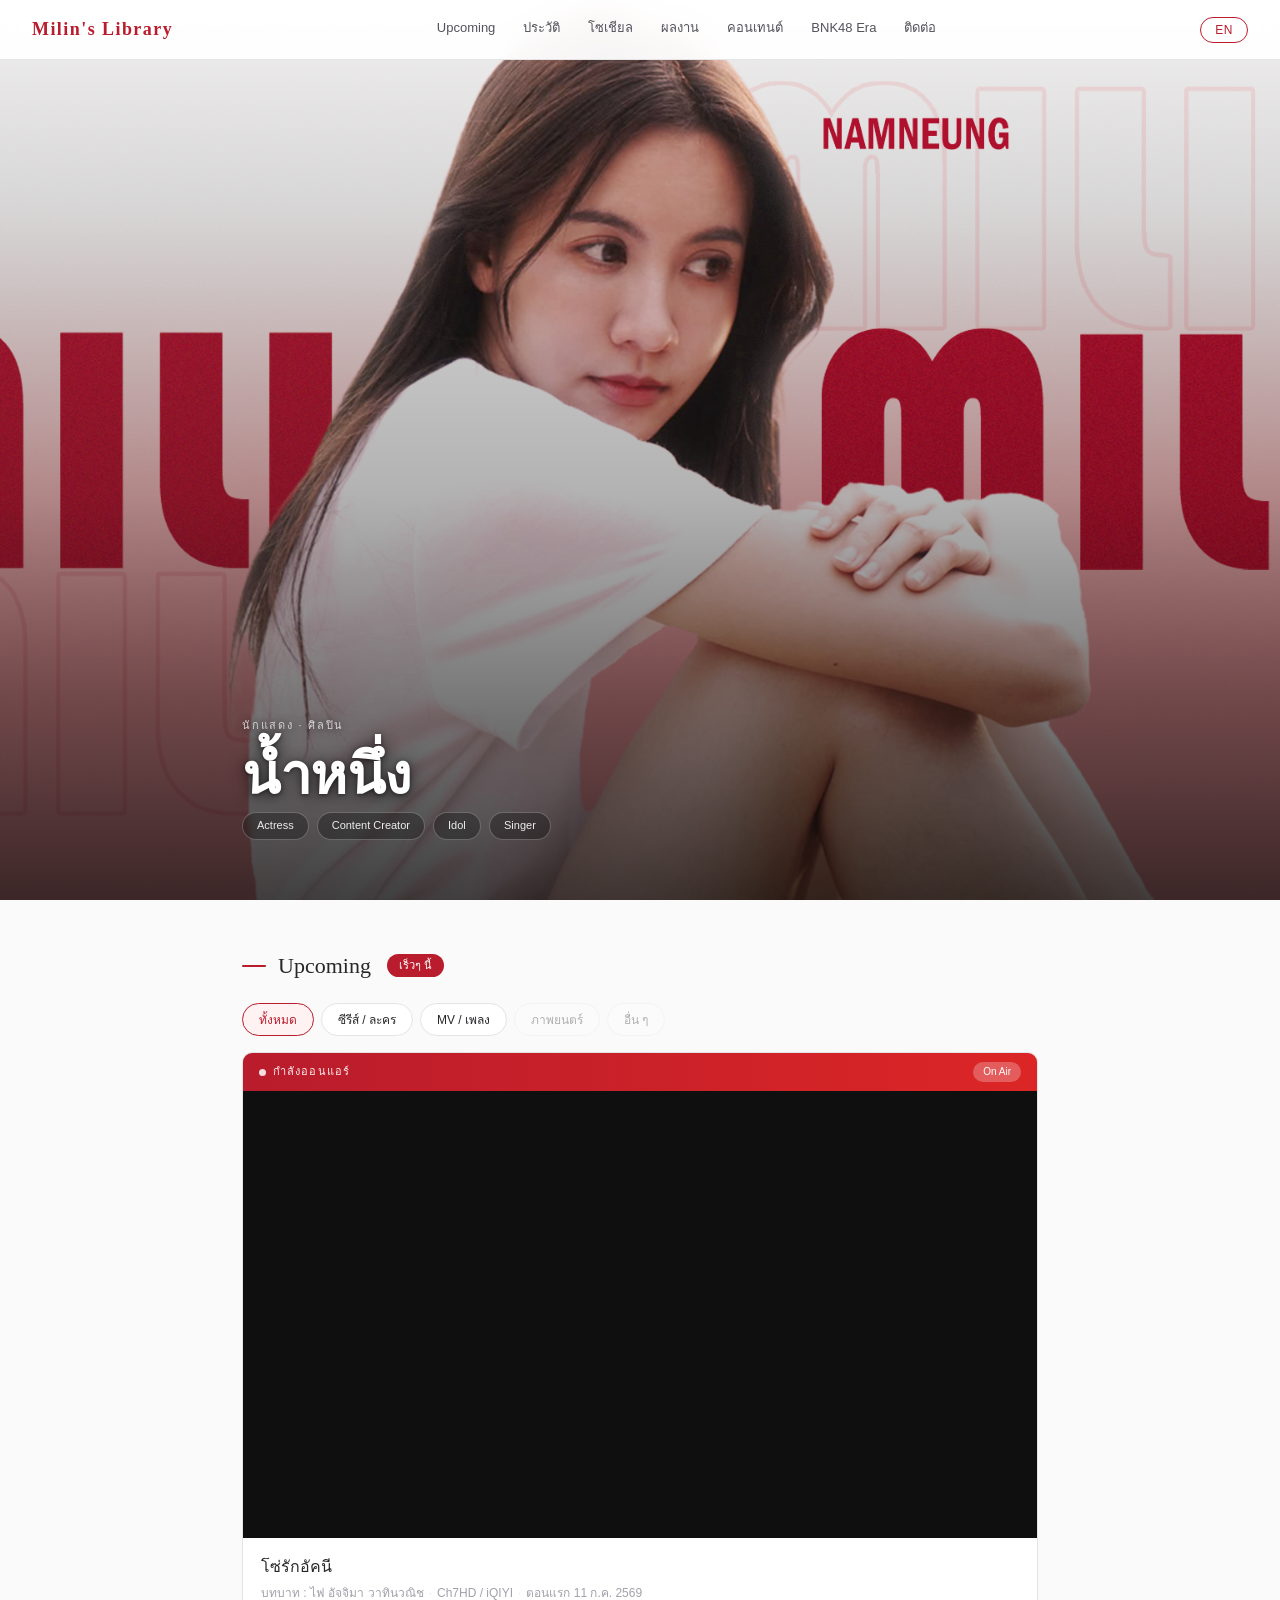
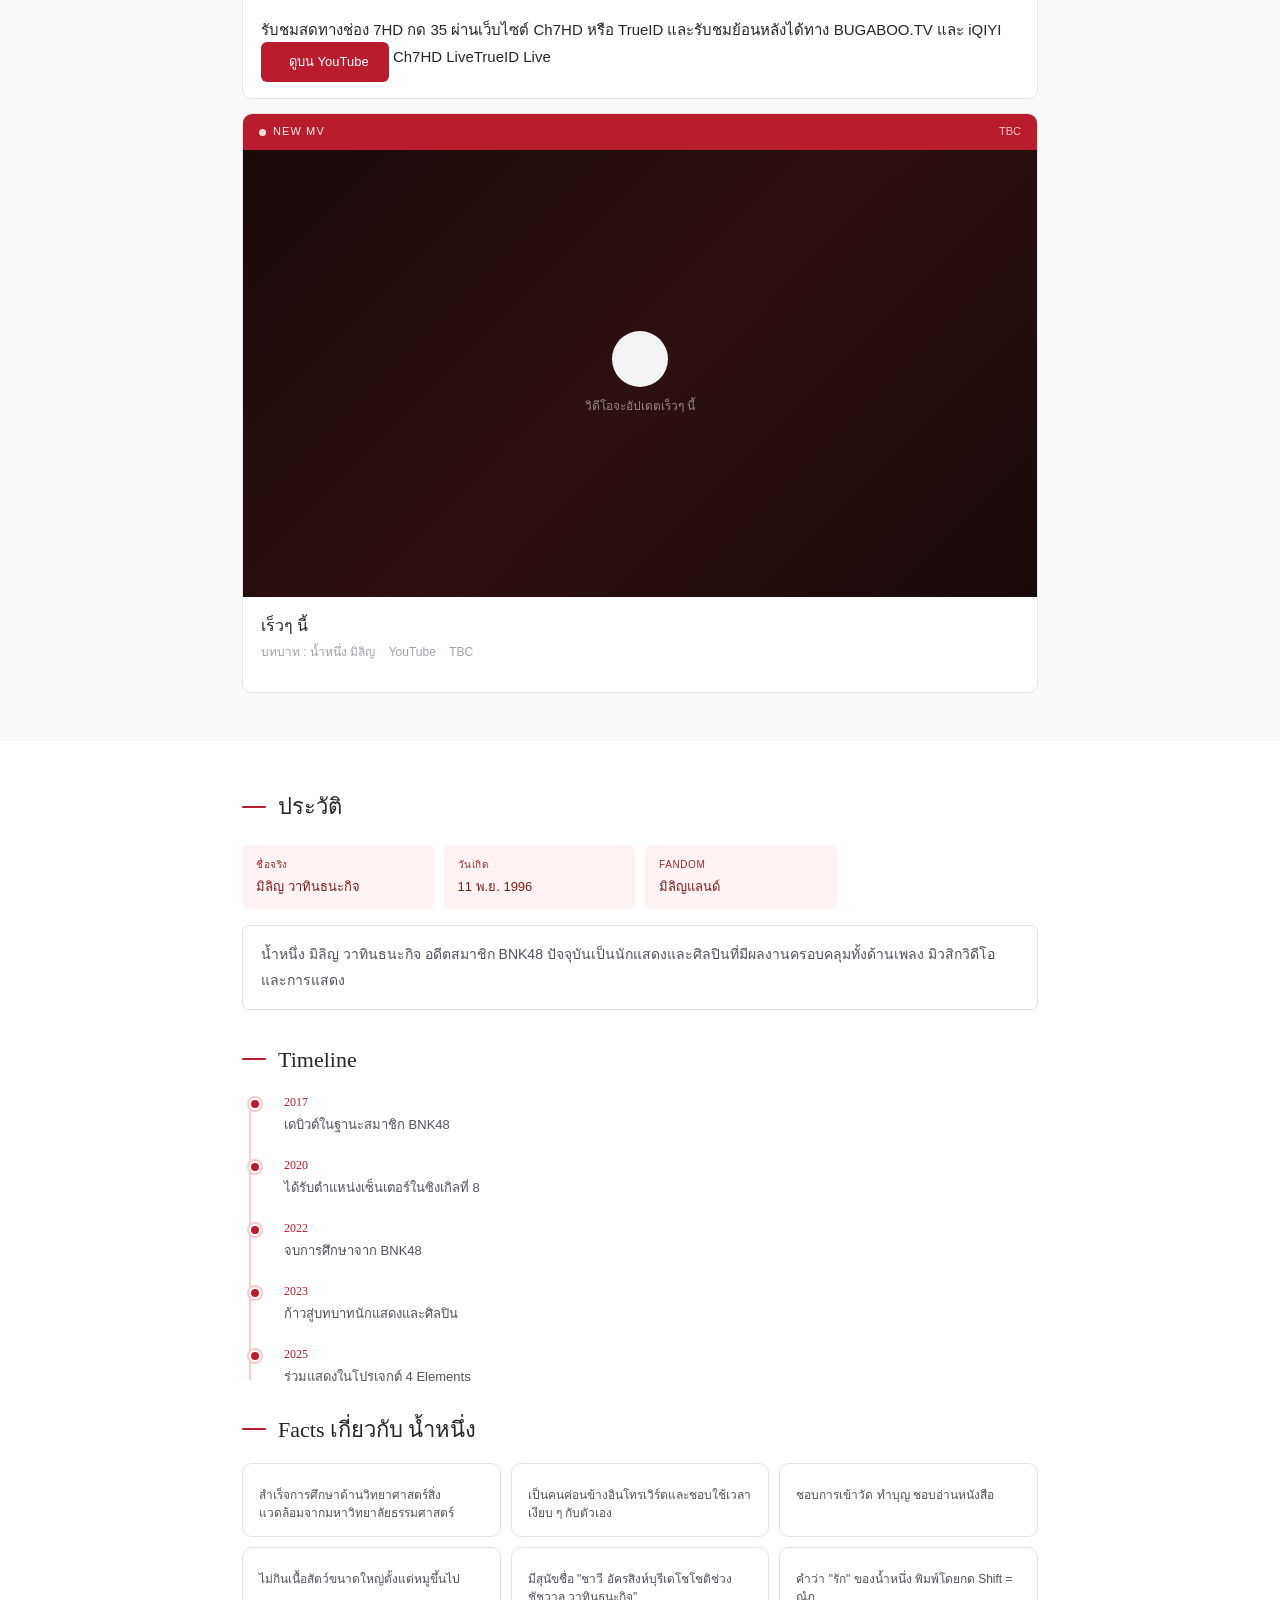
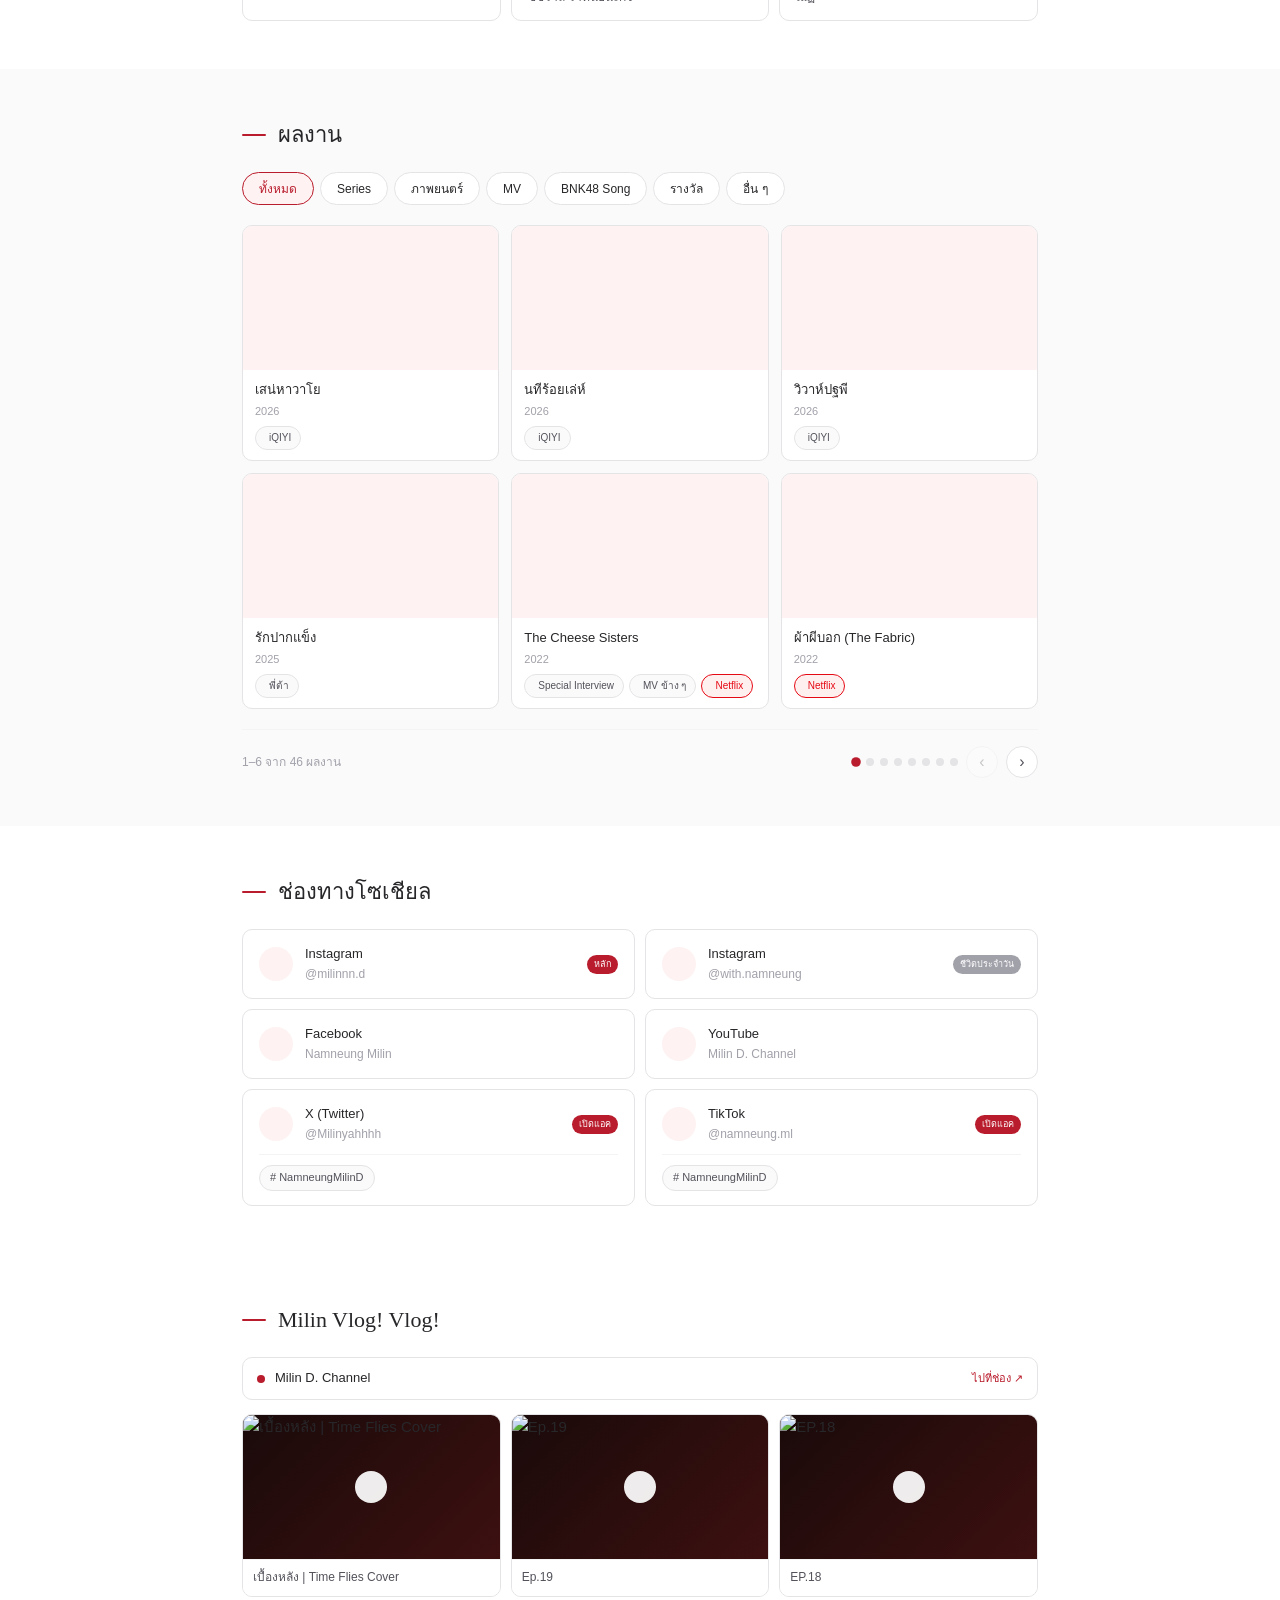
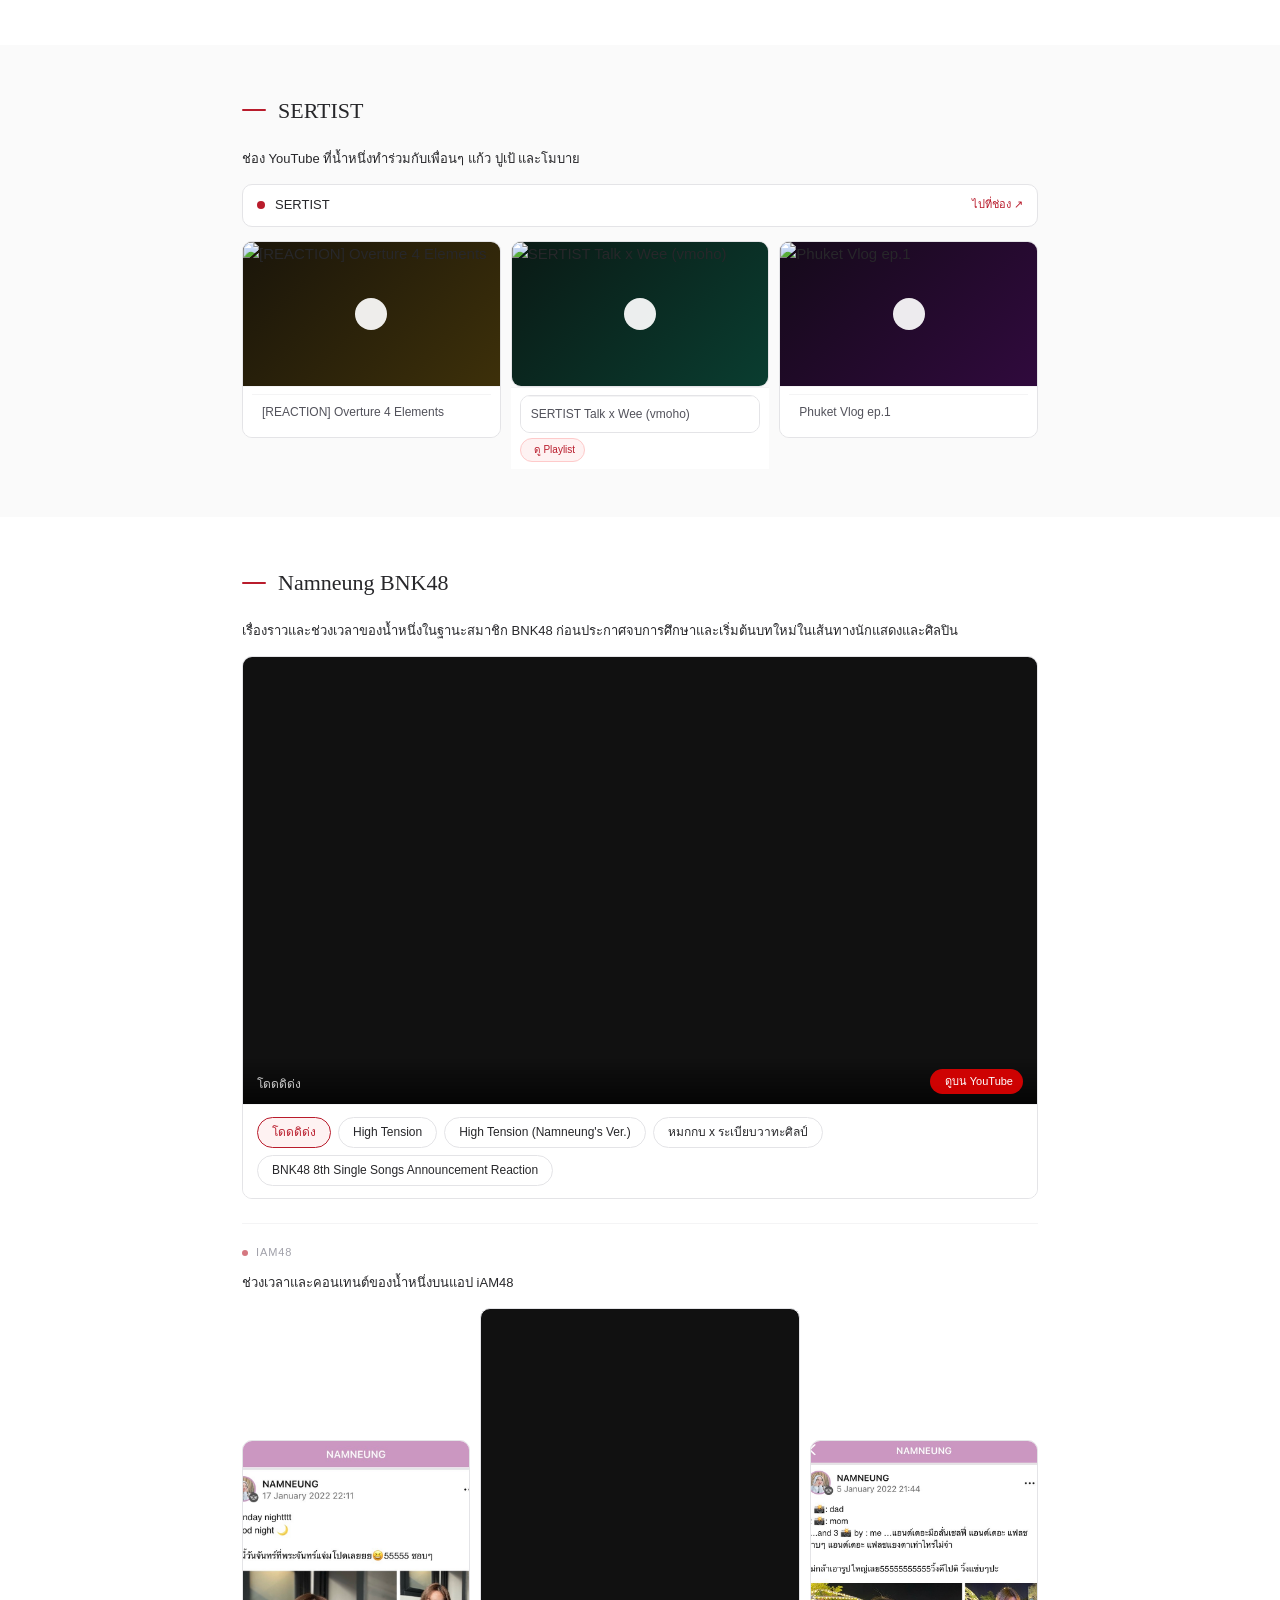
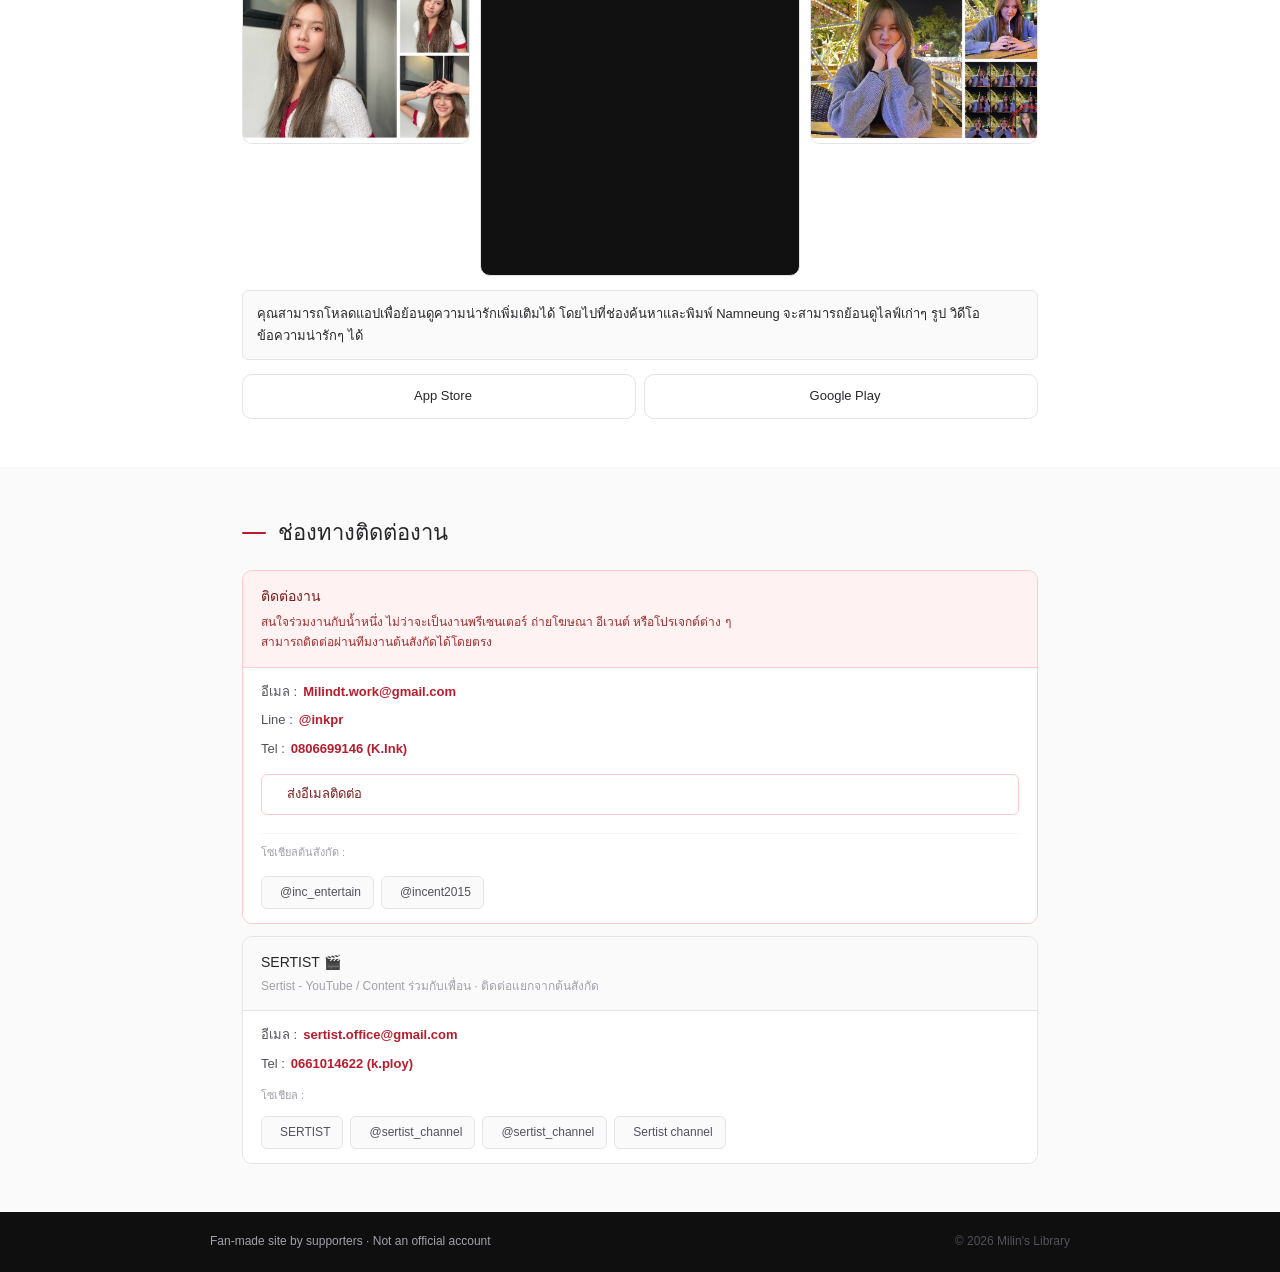
==== commit f83a8c8d: "lunch 1" ====
--- a/index.html
+++ b/index.html
@@ -7,7 +7,7 @@
   <meta name="description" content="Fan-made site for Namneung Milin — Actress · Artist" />
   <link rel="preconnect" href="https://fonts.googleapis.com" />
   <link rel="preconnect" href="https://fonts.gstatic.com" crossorigin />
-  <link href="https://fonts.googleapis.com/css2?family=Playfair+Display:ital,wght@0,400;0,700;1,400&family=Sarabun:wght@300;400;500&display=swap" rel="stylesheet" />
+  <link href="https://fonts.googleapis.com/css2?family=Domine:wght@400;500;700&family=Taviraj:wght@300;400;500;600&display=swap" rel="stylesheet" />
   <link rel="stylesheet" href="https://cdn.jsdelivr.net/npm/@tabler/icons-webfont@latest/tabler-icons.min.css" />
   <link rel="stylesheet" href="css/style.css" />
 </head>
@@ -17,9 +17,9 @@
     <a href="#" class="logo">Milin's Library</a>
     <div class="nav-center">
       <a href="#upcoming" data-th="Upcoming"  data-en="Upcoming"  class="nav-link i18n">Upcoming</a>
-      <a href="#works"    data-th="ผลงาน"    data-en="Works"    class="nav-link i18n">ผลงาน</a>
       <a href="#about"    data-th="ประวัติ"   data-en="About"    class="nav-link i18n">ประวัติ</a>
       <a href="#social"   data-th="โซเชียล"   data-en="Social"   class="nav-link i18n">โซเชียล</a>
+      <a href="#works"    data-th="ผลงาน"    data-en="Works"    class="nav-link i18n">ผลงาน</a>
       <a href="#vlog"     data-th="คอนเทนต์"   data-en="Content"  class="nav-link i18n">คอนเทนต์</a>
       <a href="#bnk48"    data-th="BNK48 Era"  data-en="BNK48 Era" class="nav-link i18n">BNK48 Era</a>
       <a href="#contact"  data-th="ติดต่อ"    data-en="Contact"  class="nav-link i18n">ติดต่อ</a>
@@ -32,9 +32,9 @@
 
   <div class="mobile-menu" id="mobileMenu">
     <a href="#upcoming" class="i18n" data-th="Upcoming"   data-en="Upcoming"   onclick="toggleMenu()">Upcoming</a>
-    <a href="#works"    class="i18n" data-th="ผลงาน"     data-en="Works"      onclick="toggleMenu()">ผลงาน</a>
     <a href="#about"    class="i18n" data-th="ประวัติ"    data-en="About"      onclick="toggleMenu()">ประวัติ</a>
     <a href="#social"   class="i18n" data-th="โซเชียล"    data-en="Social"     onclick="toggleMenu()">โซเชียล</a>
+    <a href="#works"    class="i18n" data-th="ผลงาน"     data-en="Works"      onclick="toggleMenu()">ผลงาน</a>
     <a href="#vlog"     class="i18n" data-th="คอนเทนต์"   data-en="Content"    onclick="toggleMenu()">คอนเทนต์</a>
     <a href="#bnk48"    class="i18n" data-th="BNK48 Era"  data-en="BNK48 Era"  onclick="toggleMenu()">BNK48 Era</a>
     <a href="#contact"  class="i18n" data-th="ติดต่อ"     data-en="Contact"    onclick="toggleMenu()">ติดต่อ</a>
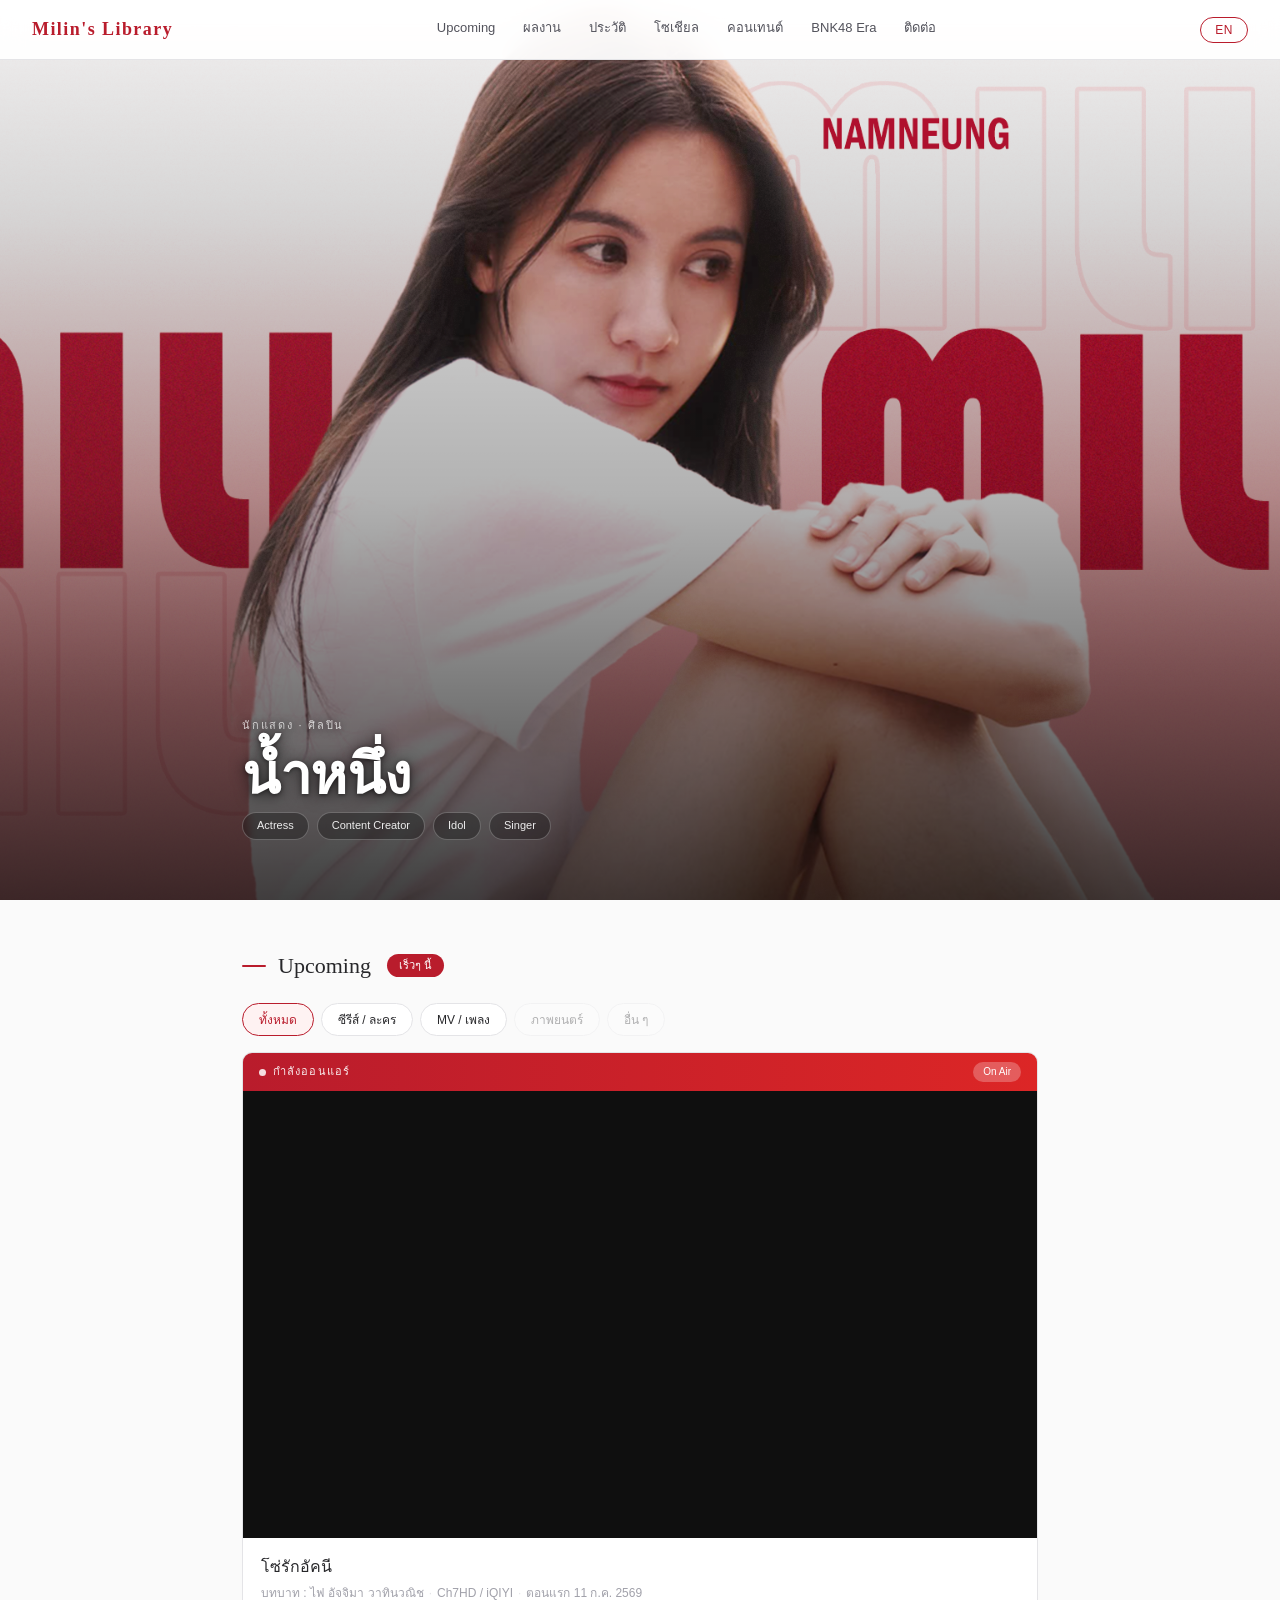
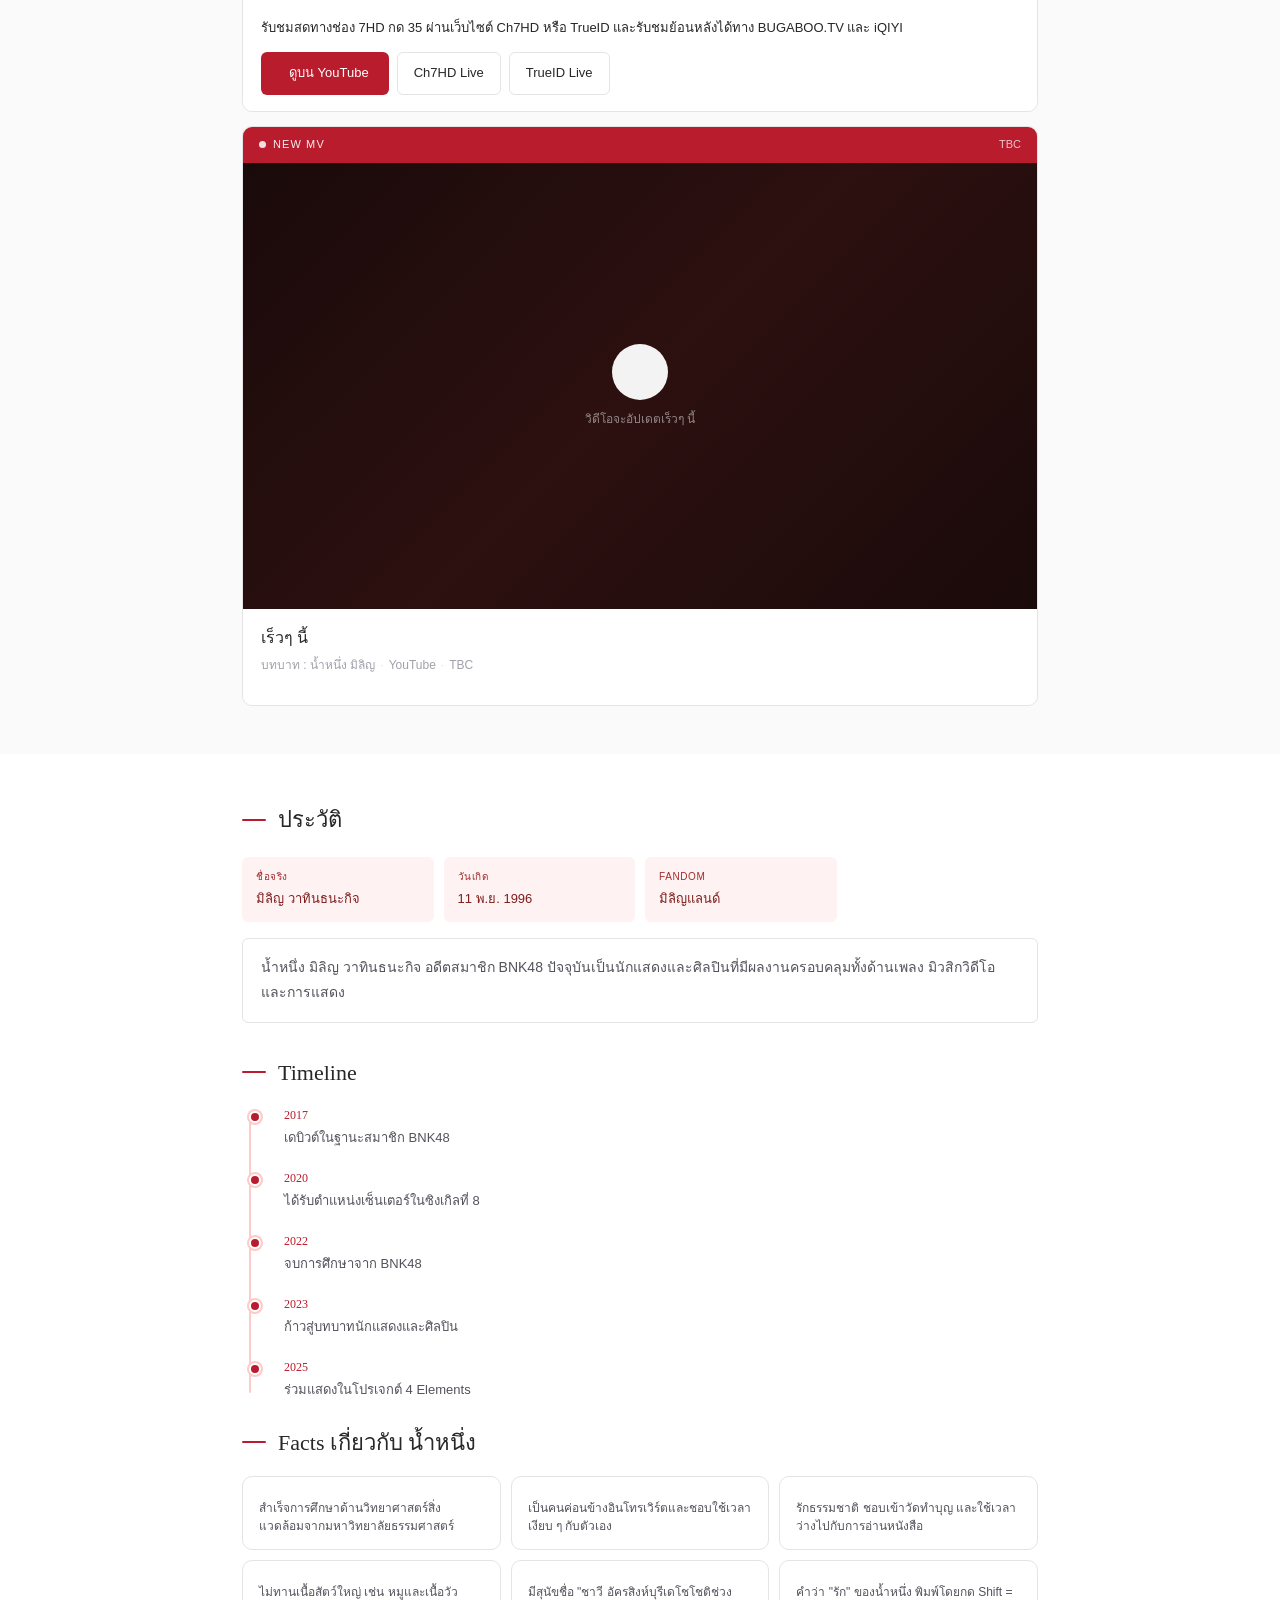
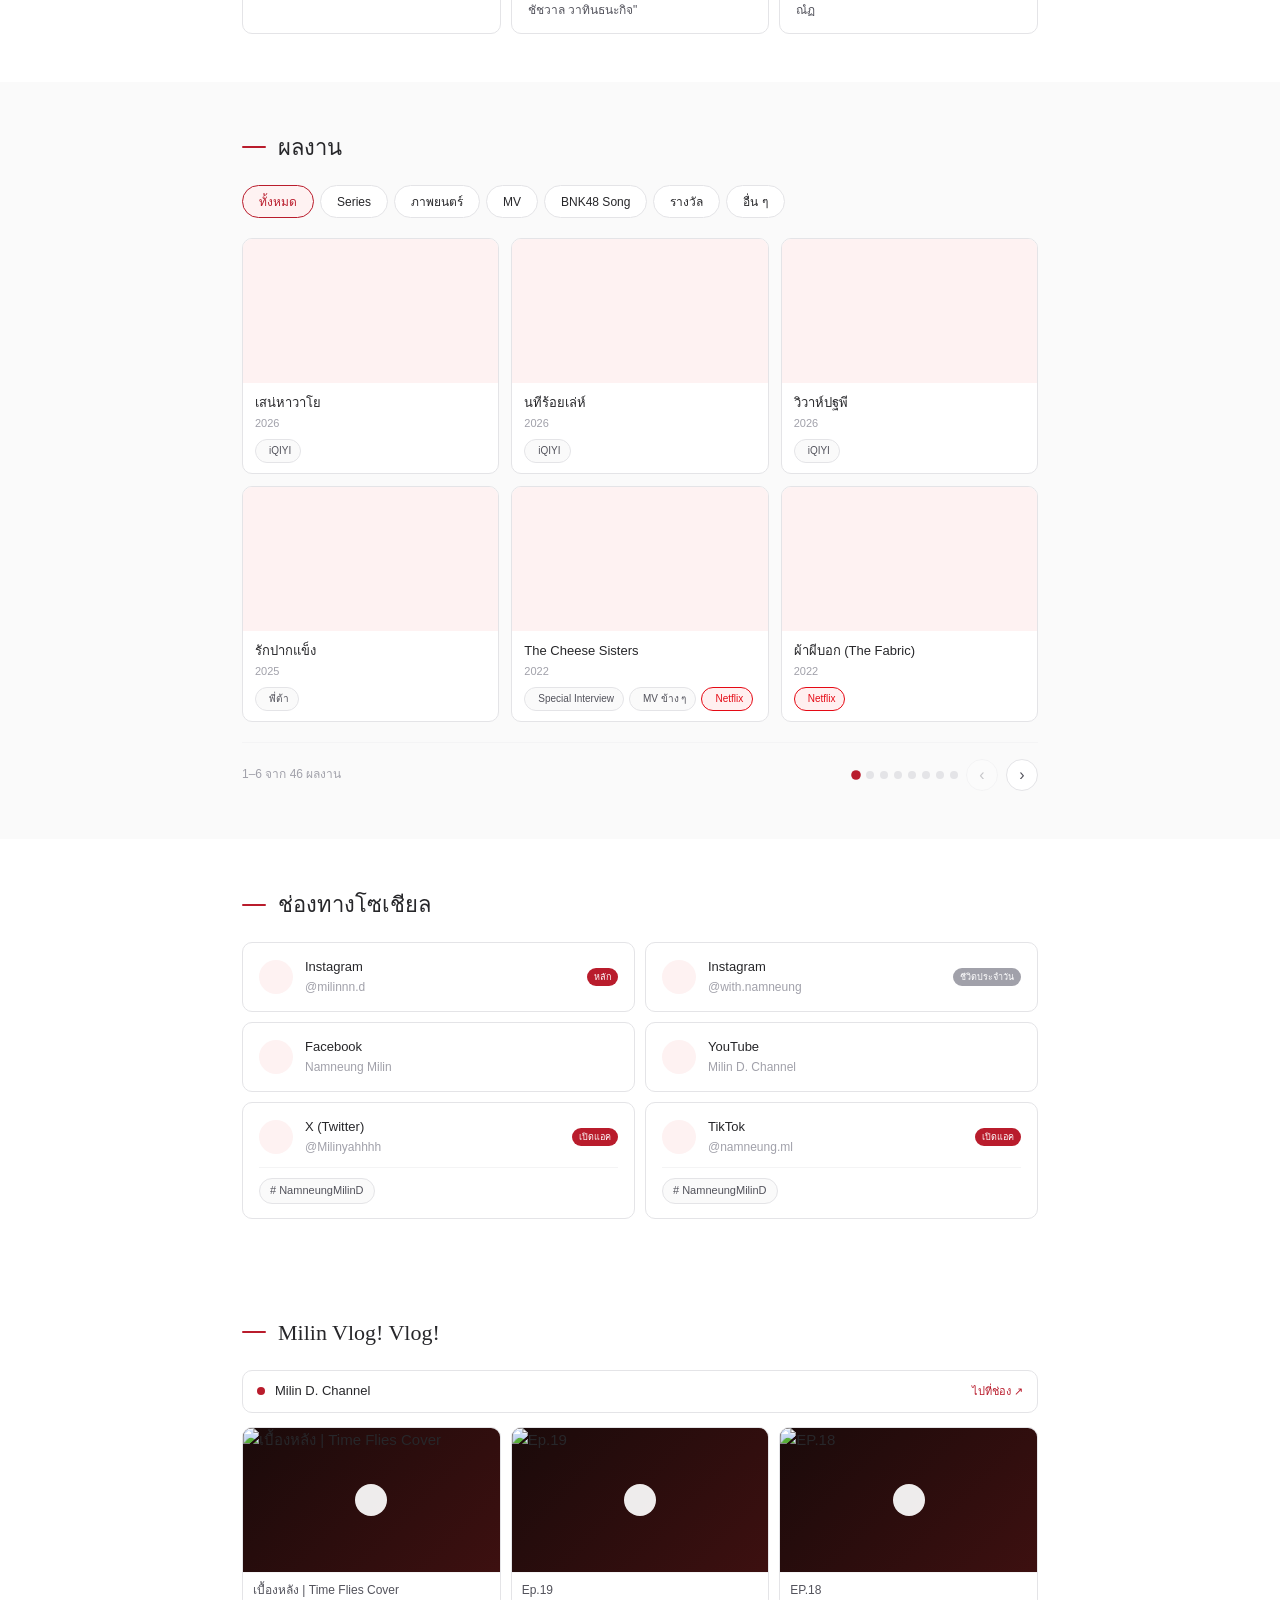
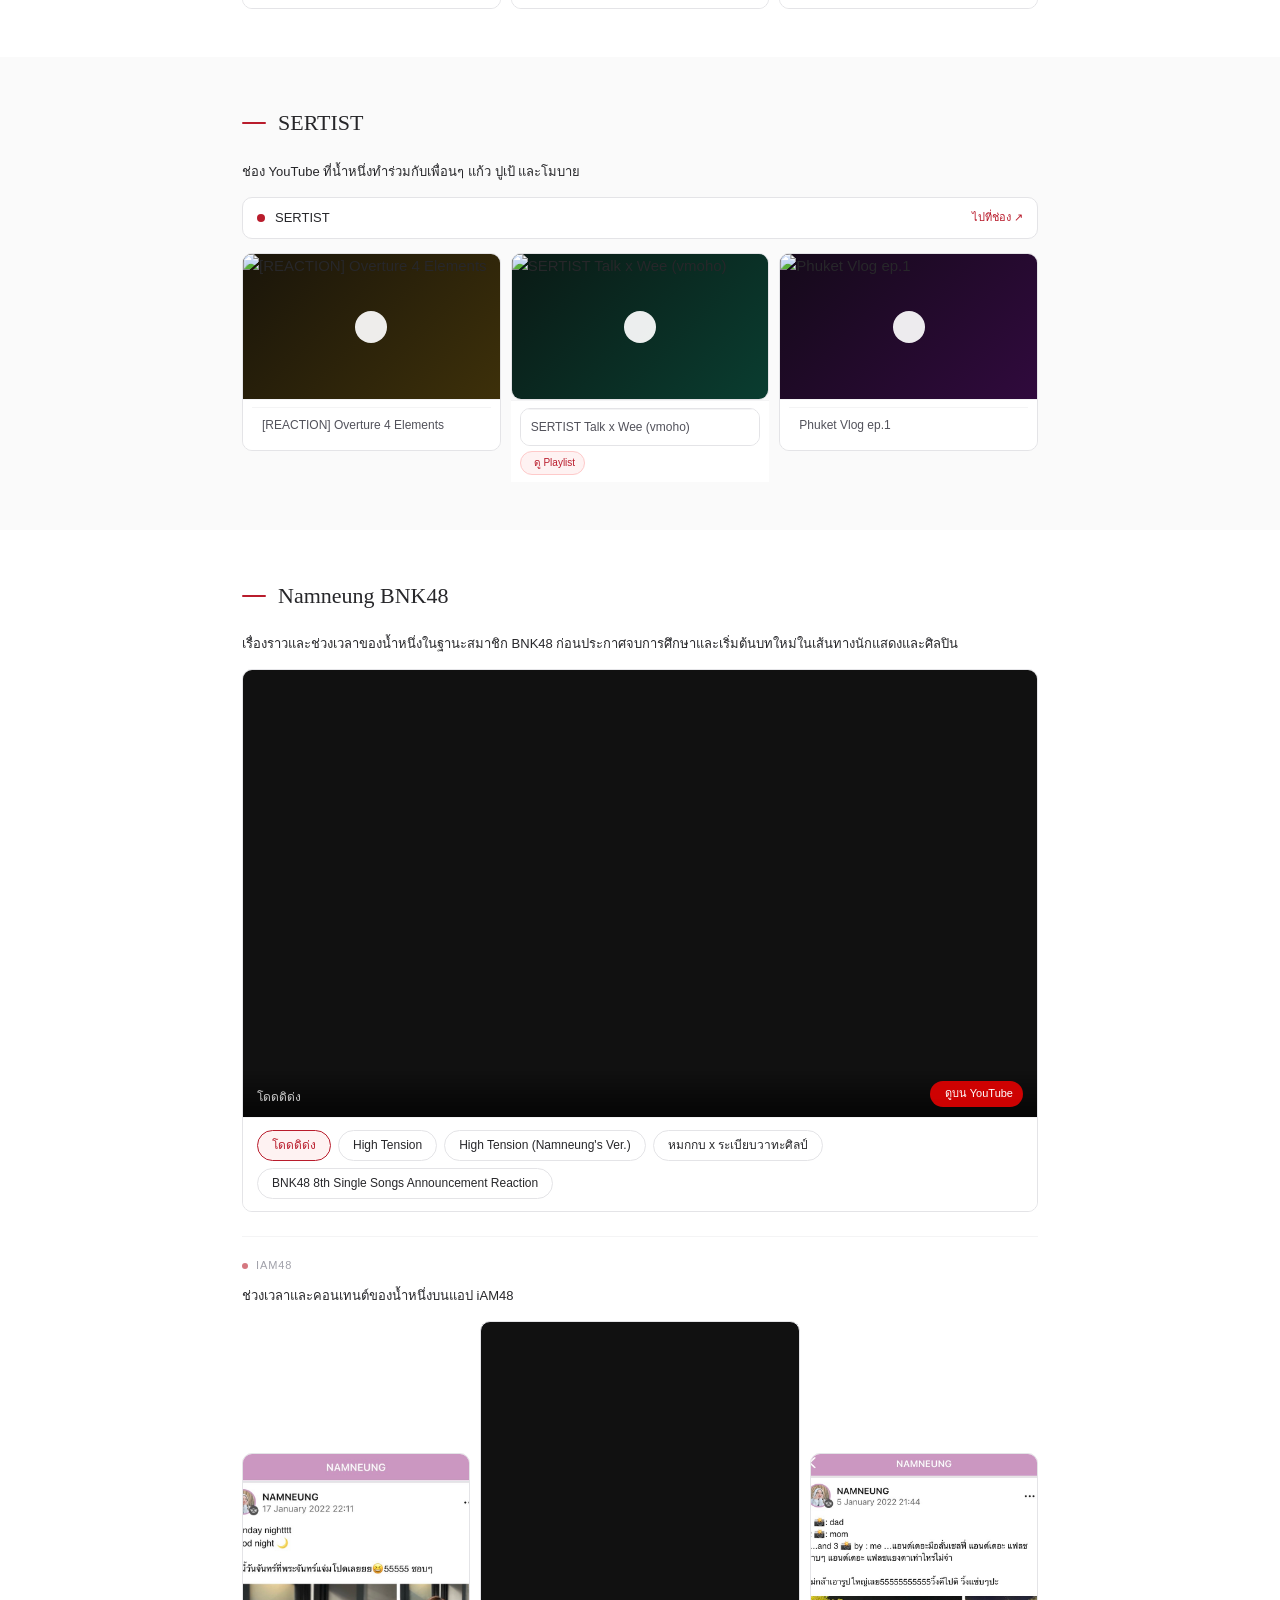
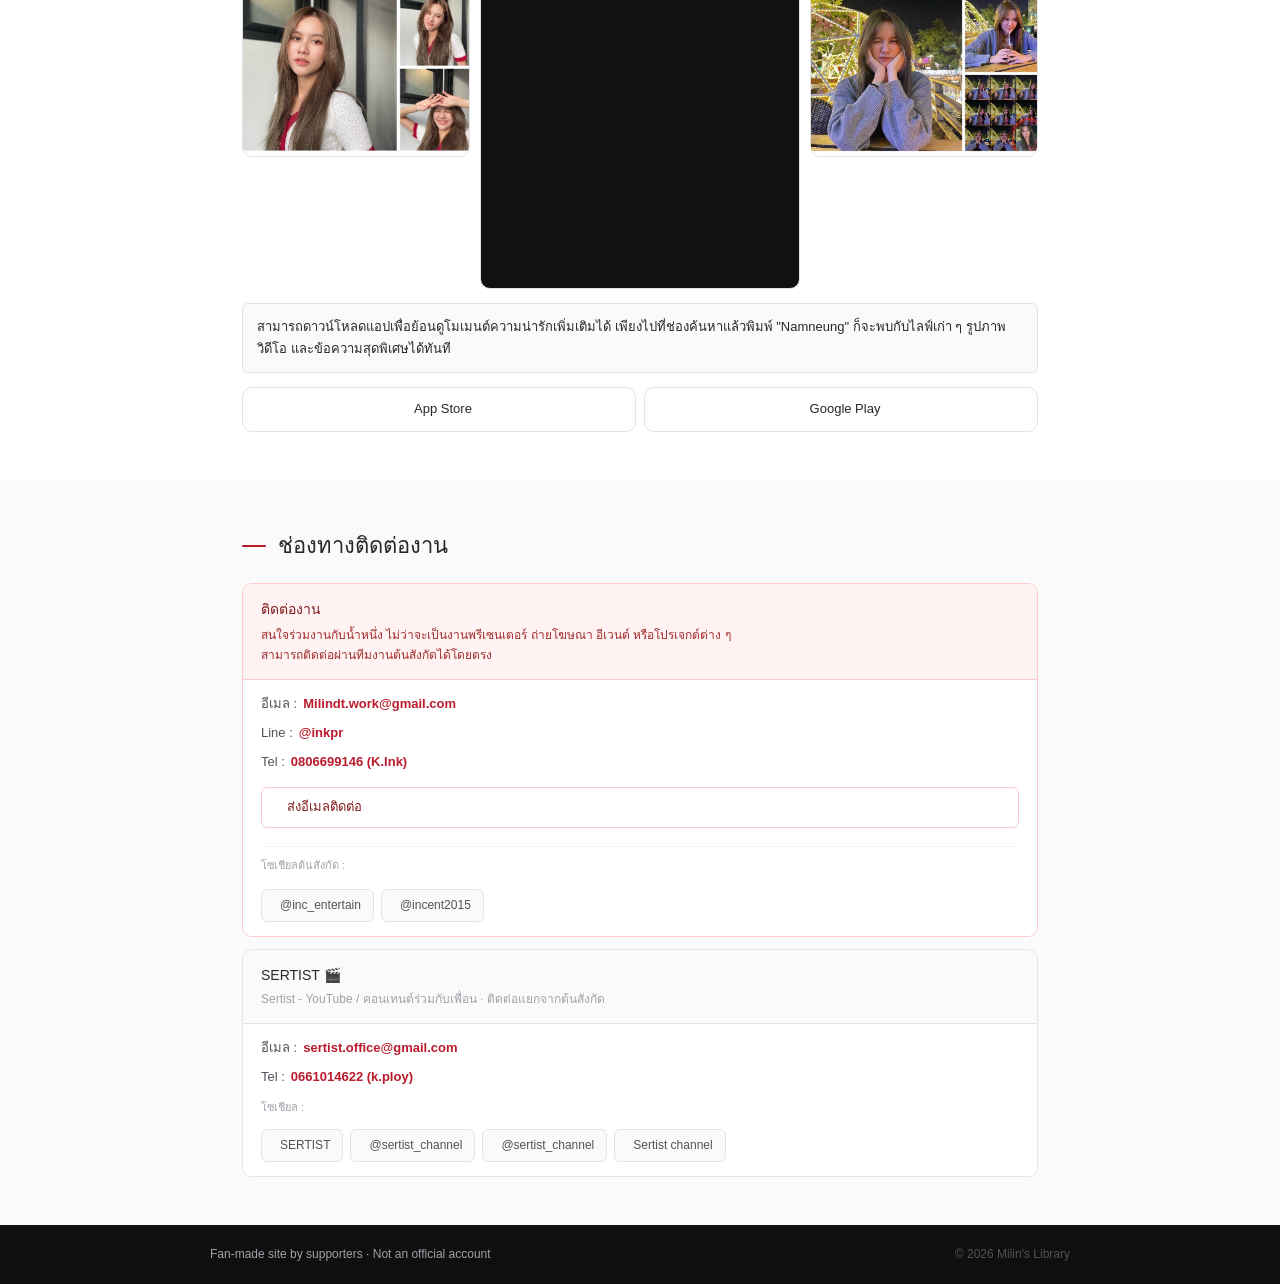
==== commit 0c5020d4: "google" ====
--- a/index.html
+++ b/index.html
@@ -7,9 +7,18 @@
   <meta name="description" content="Fan-made site for Namneung Milin — Actress · Artist" />
   <link rel="preconnect" href="https://fonts.googleapis.com" />
   <link rel="preconnect" href="https://fonts.gstatic.com" crossorigin />
-  <link href="https://fonts.googleapis.com/css2?family=Domine:wght@400;500;700&family=Taviraj:wght@300;400;500;600&display=swap" rel="stylesheet" />
+  <link href="https://fonts.googleapis.com/css2?family=Playfair+Display:ital,wght@0,400;0,700;1,400&family=Sarabun:wght@300;400;500&display=swap" rel="stylesheet" />
   <link rel="stylesheet" href="https://cdn.jsdelivr.net/npm/@tabler/icons-webfont@latest/tabler-icons.min.css" />
   <link rel="stylesheet" href="css/style.css" />
+
+  <!-- Google tag (gtag.js) -->
+  <script async src="https://www.googletagmanager.com/gtag/js?id=G-82JFF5WFXX"></script>
+  <script>
+    window.dataLayer = window.dataLayer || [];
+    function gtag(){dataLayer.push(arguments);}
+    gtag('js', new Date());
+    gtag('config', 'G-82JFF5WFXX');
+  </script>
 </head>
 <body>
 
@@ -17,9 +26,9 @@
     <a href="#" class="logo">Milin's Library</a>
     <div class="nav-center">
       <a href="#upcoming" data-th="Upcoming"  data-en="Upcoming"  class="nav-link i18n">Upcoming</a>
+      <a href="#works"    data-th="ผลงาน"    data-en="Works"    class="nav-link i18n">ผลงาน</a>
       <a href="#about"    data-th="ประวัติ"   data-en="About"    class="nav-link i18n">ประวัติ</a>
       <a href="#social"   data-th="โซเชียล"   data-en="Social"   class="nav-link i18n">โซเชียล</a>
-      <a href="#works"    data-th="ผลงาน"    data-en="Works"    class="nav-link i18n">ผลงาน</a>
       <a href="#vlog"     data-th="คอนเทนต์"   data-en="Content"  class="nav-link i18n">คอนเทนต์</a>
       <a href="#bnk48"    data-th="BNK48 Era"  data-en="BNK48 Era" class="nav-link i18n">BNK48 Era</a>
       <a href="#contact"  data-th="ติดต่อ"    data-en="Contact"  class="nav-link i18n">ติดต่อ</a>
@@ -32,9 +41,9 @@
 
   <div class="mobile-menu" id="mobileMenu">
     <a href="#upcoming" class="i18n" data-th="Upcoming"   data-en="Upcoming"   onclick="toggleMenu()">Upcoming</a>
+    <a href="#works"    class="i18n" data-th="ผลงาน"     data-en="Works"      onclick="toggleMenu()">ผลงาน</a>
     <a href="#about"    class="i18n" data-th="ประวัติ"    data-en="About"      onclick="toggleMenu()">ประวัติ</a>
     <a href="#social"   class="i18n" data-th="โซเชียล"    data-en="Social"     onclick="toggleMenu()">โซเชียล</a>
-    <a href="#works"    class="i18n" data-th="ผลงาน"     data-en="Works"      onclick="toggleMenu()">ผลงาน</a>
     <a href="#vlog"     class="i18n" data-th="คอนเทนต์"   data-en="Content"    onclick="toggleMenu()">คอนเทนต์</a>
     <a href="#bnk48"    class="i18n" data-th="BNK48 Era"  data-en="BNK48 Era"  onclick="toggleMenu()">BNK48 Era</a>
     <a href="#contact"  class="i18n" data-th="ติดต่อ"     data-en="Contact"    onclick="toggleMenu()">ติดต่อ</a>
--- a/css/style.css
+++ b/css/style.css
@@ -1,3 +1,6 @@
+/* ============================================================
+   SU WORLD — style.css  |  Theme: Elegant Red × White
+   ============================================================ */
 
 :root {
   --red:      #B91C2C;
@@ -12,8 +15,8 @@
   --gray-400: #A1A1AA;
   --gray-600: #52525B;
   --gray-800: #27272A;
-  --font-display: 'Playfair Display', Georgia, serif;
-  --font-body:    'Sarabun', sans-serif;
+  --font-display: 'Domine', Georgia, serif;
+  --font-body:    'Taviraj', sans-serif;
   --radius:   10px;
   --radius-sm: 6px;
   --shadow:   0 2px 16px rgba(0,0,0,0.08);
@@ -36,7 +39,7 @@
 a { text-decoration: none; color: inherit; }
 img { max-width: 100%; display: block; }
 
-/* NAV  */
+/* ── NAV ──────────────────────────────────────────────────── */
 .nav {
   position: fixed; top: 0; left: 0; right: 0; z-index: 100;
   display: flex; align-items: center; justify-content: space-between;
@@ -86,7 +89,7 @@
   font-size: 20px; color: var(--gray-800); cursor: pointer;
 }
 
-/*  MOBILE MENU  */
+/* ── MOBILE MENU ──────────────────────────────────────────── */
 .mobile-menu {
   display: none; position: fixed; top: 60px; left: 0; right: 0; z-index: 99;
   background: white; border-bottom: 1px solid var(--gray-200);
@@ -96,7 +99,7 @@
 .mobile-menu.open { display: flex; }
 .mobile-menu a { font-size: 15px; color: var(--gray-600); padding: 4px 0; }
 
-/* HERO Full Poster  */
+/* ── HERO — Full Poster ────────────────────────────────────── */
 .hero {
   min-height: 100vh;
   position: relative; overflow: hidden;
@@ -107,7 +110,7 @@
   .hero { min-height: auto; aspect-ratio: 750/1334; }
 }
 
-/* bg */
+/* พื้นหลัง — ใส่รูปจริงได้ที่นี่ */
 .hero-bg-lines {
   position: absolute; inset: 0;
   background: transparent;
@@ -119,7 +122,7 @@
   pointer-events: none;
 }
 
-/* overlay gradient  */
+/* overlay gradient ให้ข้อความอ่านง่าย — วางทับรูปจริง */
 .hero-overlay {
   position: absolute; inset: 0; z-index: 1;
   background: linear-gradient(
@@ -130,21 +133,21 @@
   );
 }
 
-/* overlay gradient  */
+/* overlay gradient ให้ข้อความอ่านง่าย */
 .hero-bg-lines::after {
   content: '';
   position: absolute; inset: 0;
   background: transparent;
 }
 
-/* background */
+/* รูป background ถ้าใส่รูปจริง */
 .hero-bg-img {
   position: absolute; inset: 0;
   width: 100%; height: 100%;
   object-fit: cover; object-position: center top;
   z-index: 0;
 }
-/* overlay gradient */
+/* overlay gradient ให้ข้อความอ่านง่าย — วางทับรูปจริง */
 .hero-bg-img::after {
   content: '';
   position: absolute; inset: 0;
@@ -212,7 +215,7 @@
 }
 @keyframes bounce { 0%,100%{transform:translateX(-50%) translateY(0)} 50%{transform:translateX(-50%) translateY(6px)} }
 
-/* SECTION */
+/* ── SECTION ──────────────────────────────────────────────── */
 .section { padding: 48px 0; }
 .section-alt { background: var(--gray-50); }
 .container { max-width: 860px; margin: 0 auto; padding: 0 32px; }
@@ -227,7 +230,7 @@
   font-size: 22px; font-weight: 400; color: var(--gray-800);
 }
 
-/* ABOUT*/
+/* ── ABOUT ────────────────────────────────────────────────── */
 .about-grid {
   display: grid; grid-template-columns: repeat(4, 1fr); gap: 10px;
   margin-bottom: 16px;
@@ -262,7 +265,7 @@
 .fact-text { font-size: 12px; color: var(--gray-600); line-height: 1.5; }
 .fact-text strong { color: var(--gray-800); }
 
-/* WORKS */
+/* ── WORKS ────────────────────────────────────────────────── */
 .work-tabs {
   display: flex; gap: 6px; flex-wrap: wrap;
   margin-bottom: 20px;
@@ -316,7 +319,7 @@
 .work-title { font-size: 13px; font-weight: 500; color: var(--gray-800); margin-bottom: 2px; }
 .work-year  { font-size: 11px; color: var(--gray-400); }
 
-/* SOCIAL */
+/* ── SOCIAL ───────────────────────────────────────────────── */
 .social-grid { display: grid; grid-template-columns: 1fr 1fr; gap: 10px; }
 .soc-card {
   display: block; border: 1px solid var(--gray-200); border-radius: var(--radius);
@@ -513,6 +516,10 @@
   font-size: 12px; color: var(--gray-400); margin-bottom: 14px;
 }
 .ucard-meta-dot { color: var(--gray-200); }
+.ucard-desc {
+  font-size: 13px; color: var(--gray-500); line-height: 1.6; margin-bottom: 14px;
+}
+.ucard-btn-row { display: flex; flex-wrap: wrap; gap: 8px; }
 .ucard-btn {
   display: inline-flex; align-items: center; gap: 8px;
   padding: 10px 20px; background: var(--red); color: white;
@@ -521,6 +528,13 @@
 }
 .ucard-btn:hover { background: var(--red-d); }
 .ucard-btn i { font-size: 16px; }
+.ucard-btn-outline {
+  display: inline-flex; align-items: center; gap: 6px;
+  padding: 10px 16px; border: 1px solid var(--gray-200); color: var(--gray-700);
+  border-radius: var(--radius-sm); font-size: 13px; font-weight: 500;
+  text-decoration: none; transition: border-color 0.2s, color 0.2s; background: white;
+}
+.ucard-btn-outline:hover { border-color: var(--red); color: var(--red); }
 
 .upcoming-empty {
   text-align: center; padding: 32px; color: var(--gray-400); font-size: 14px;
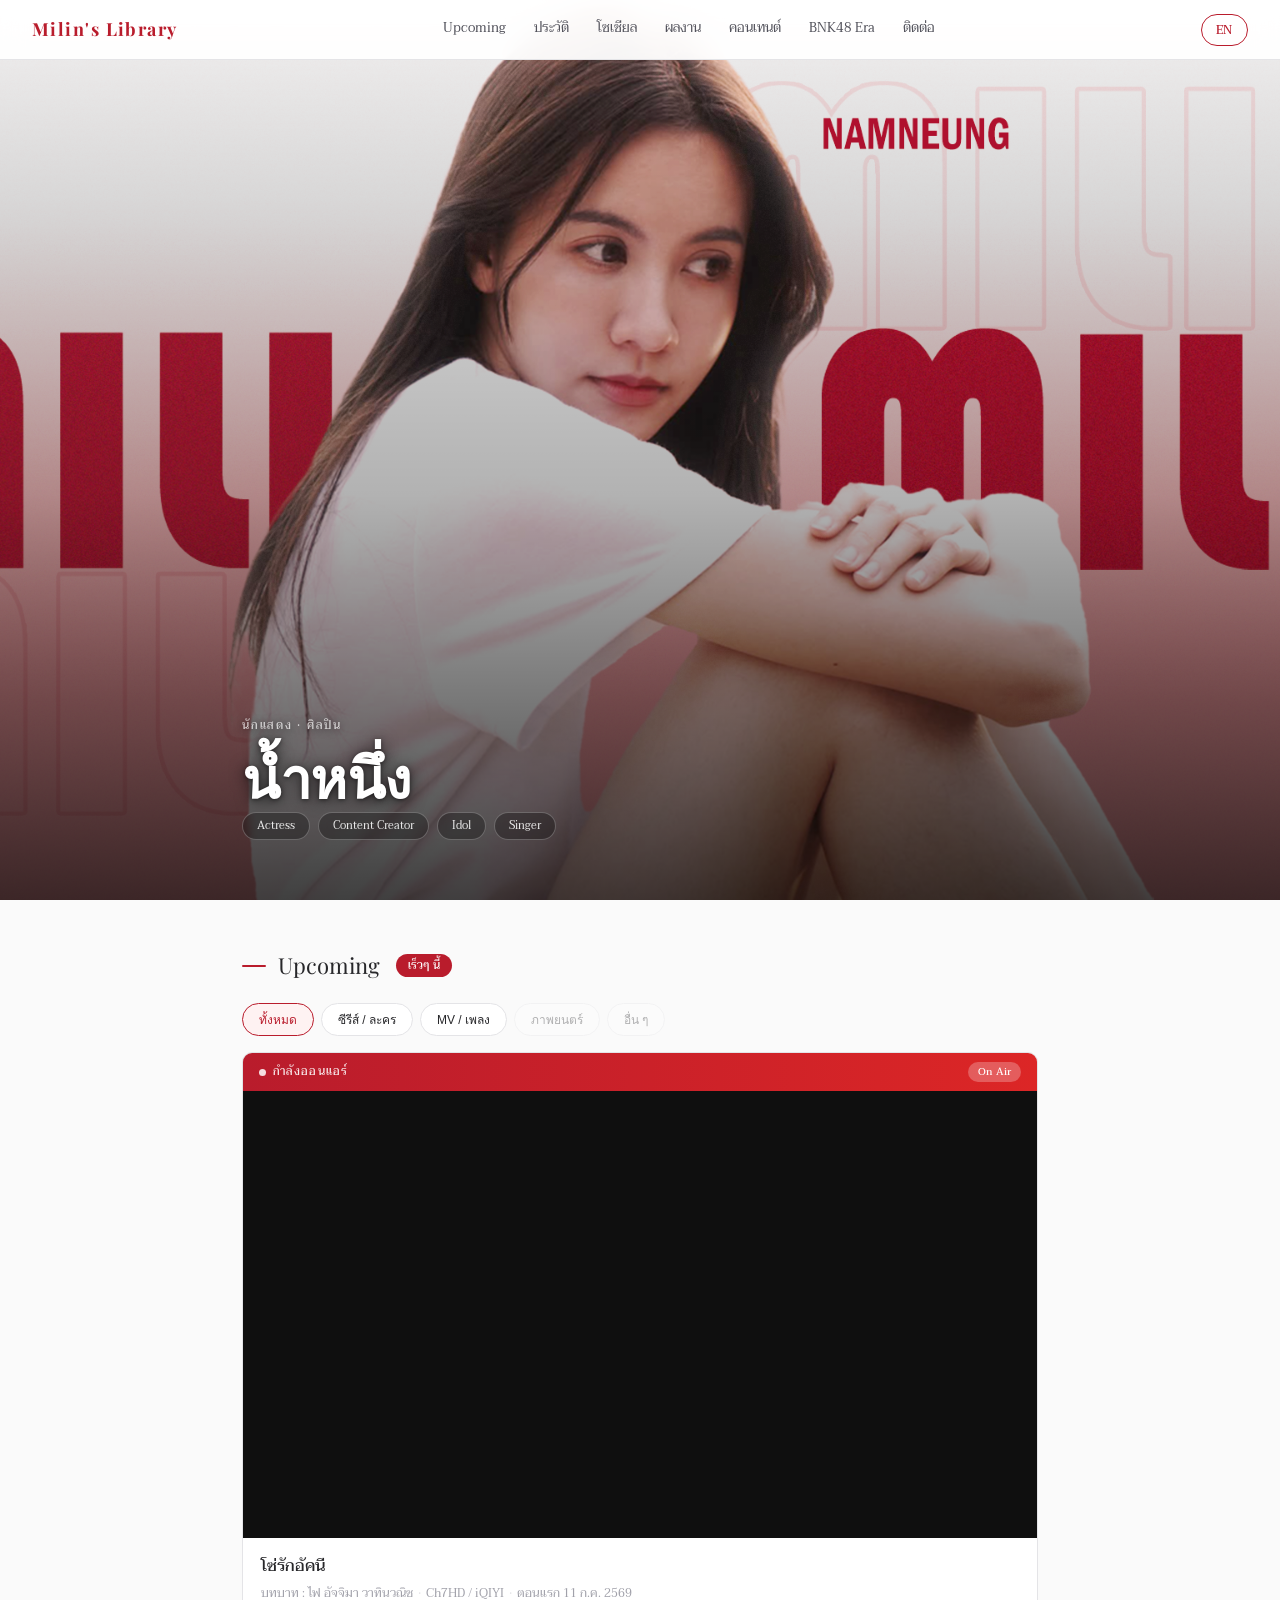
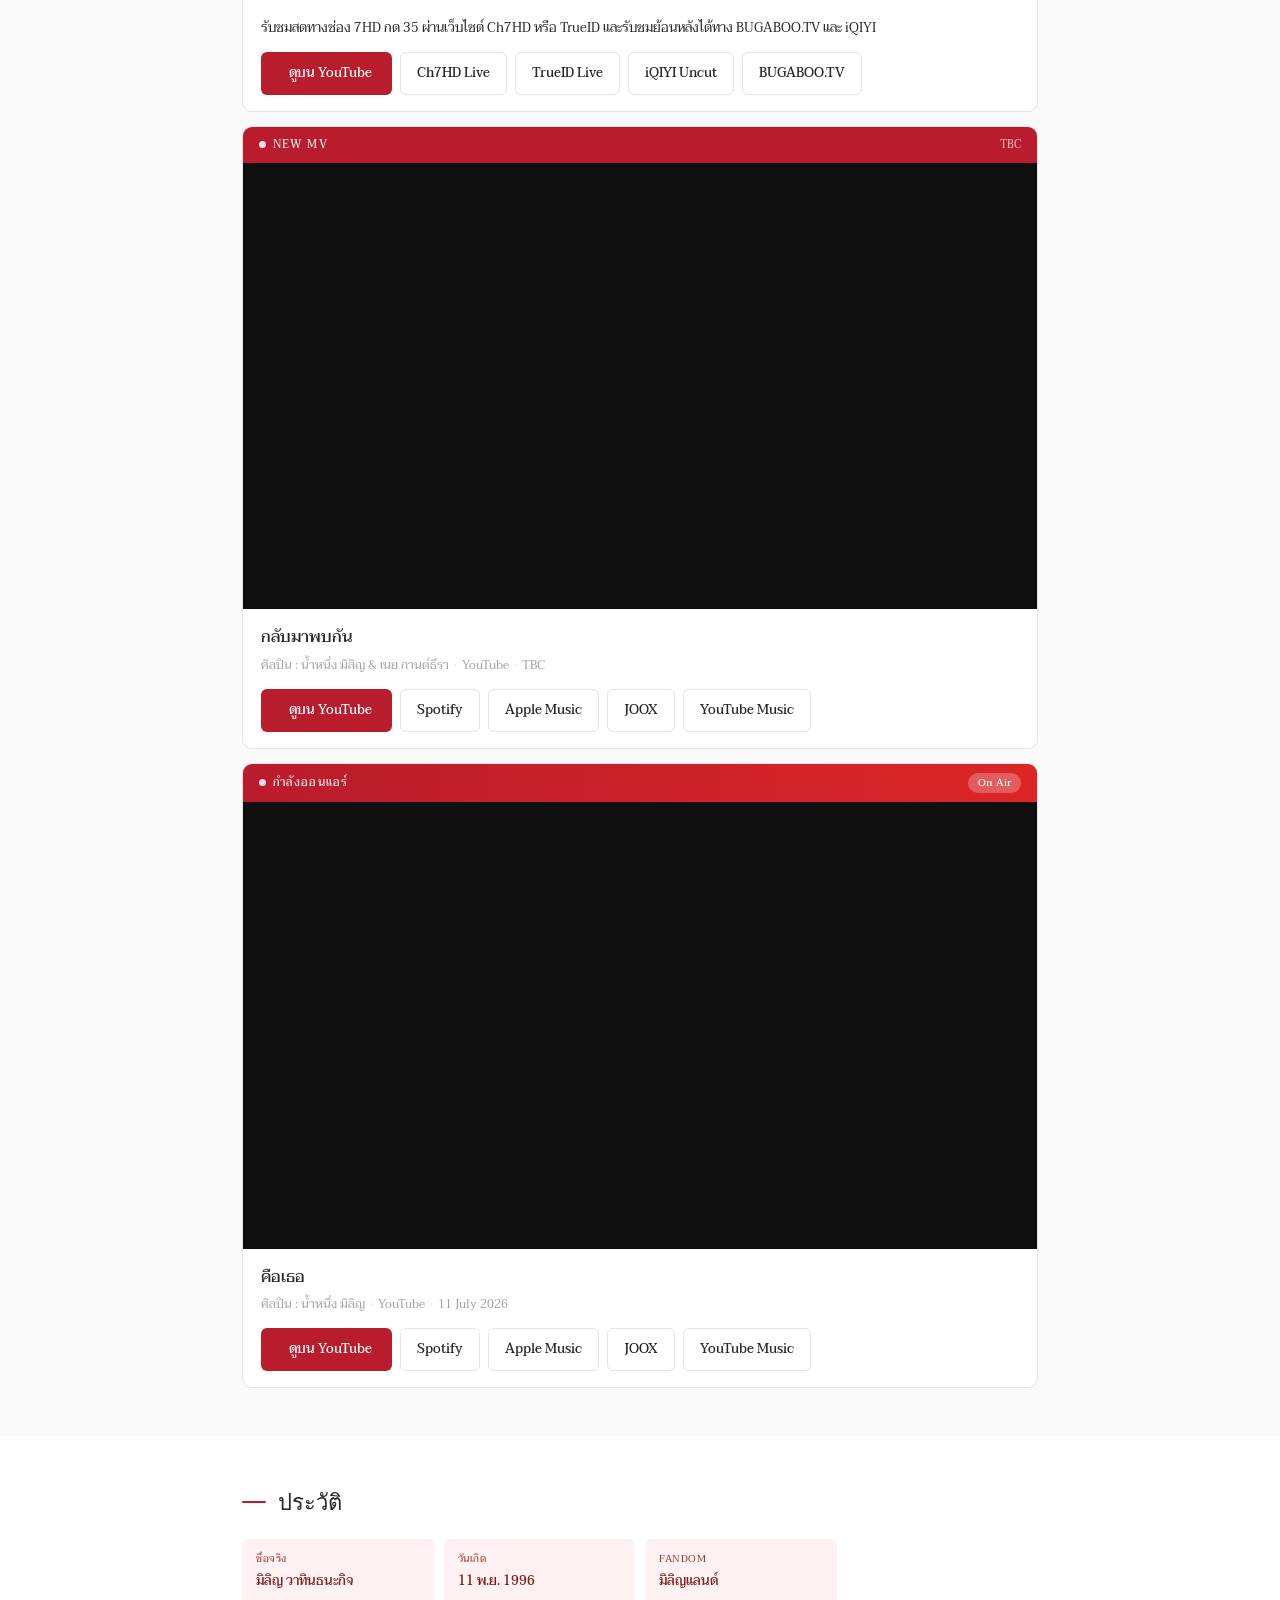
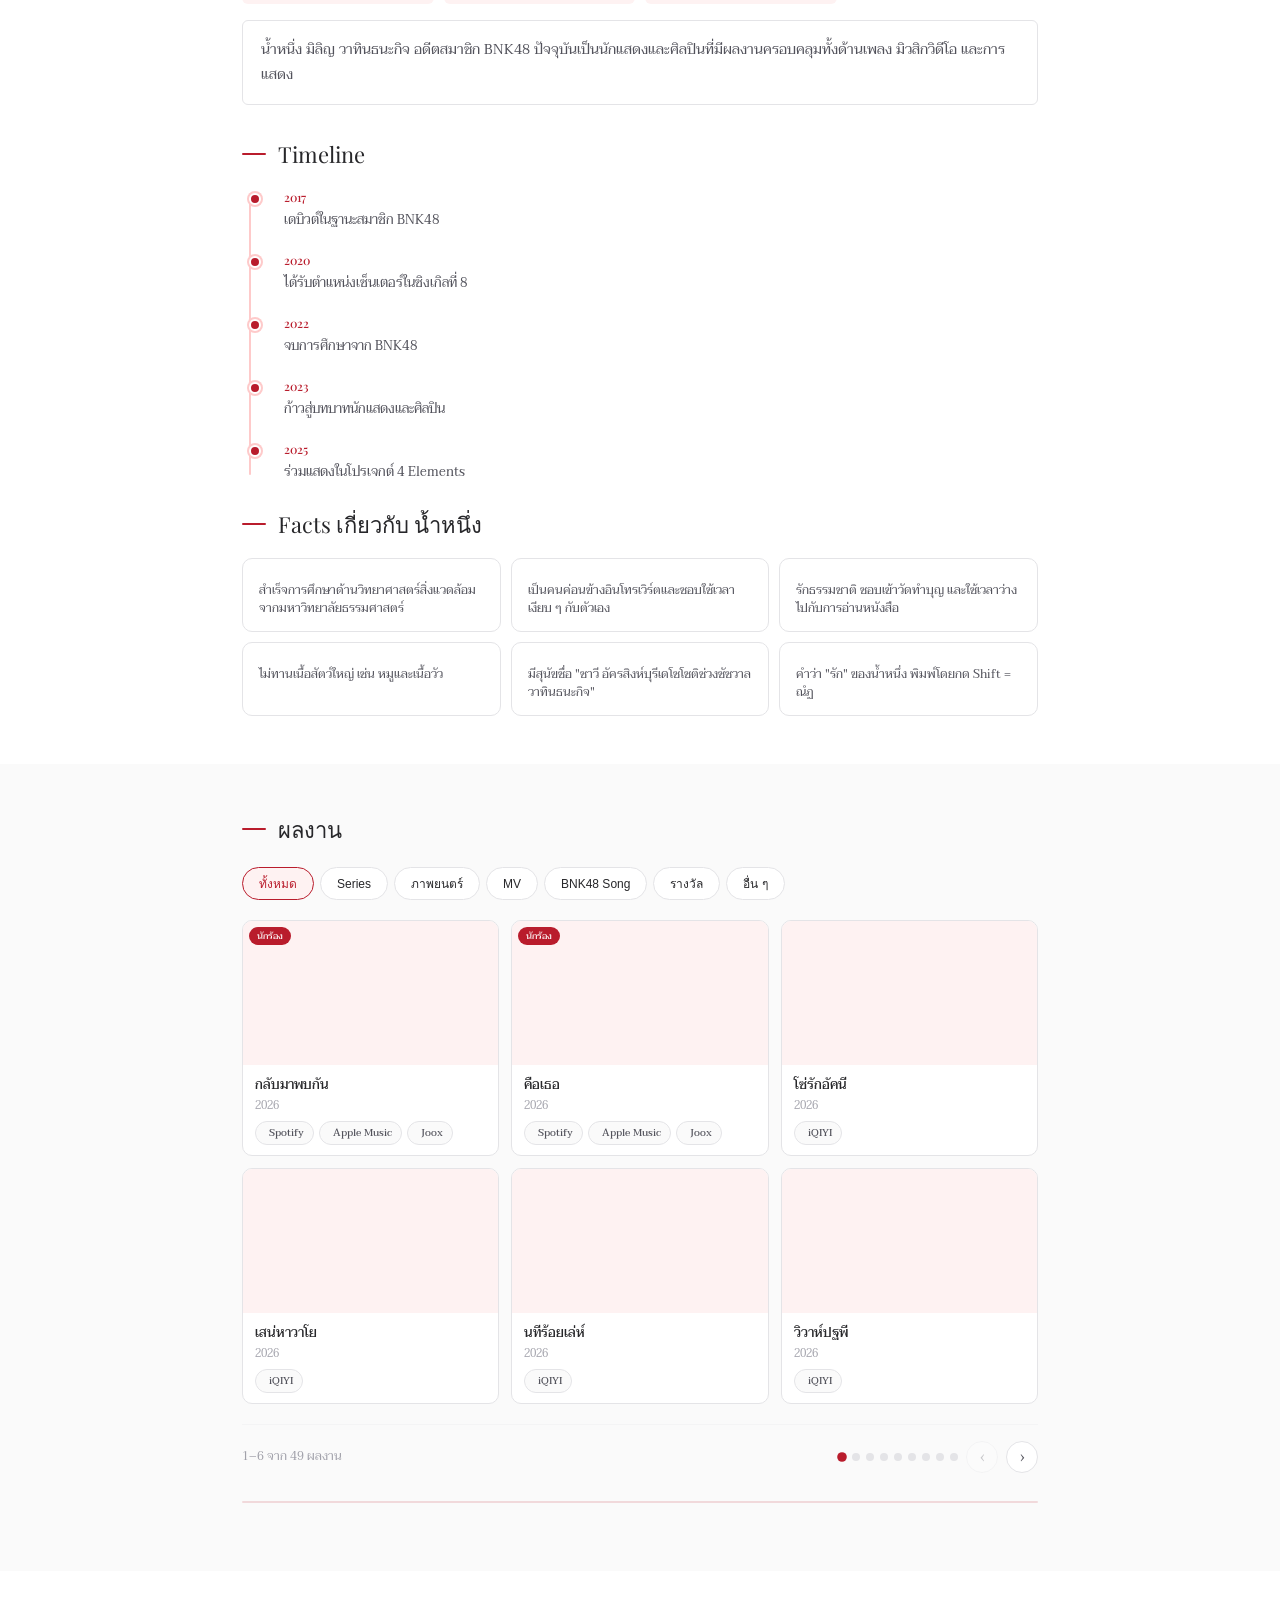
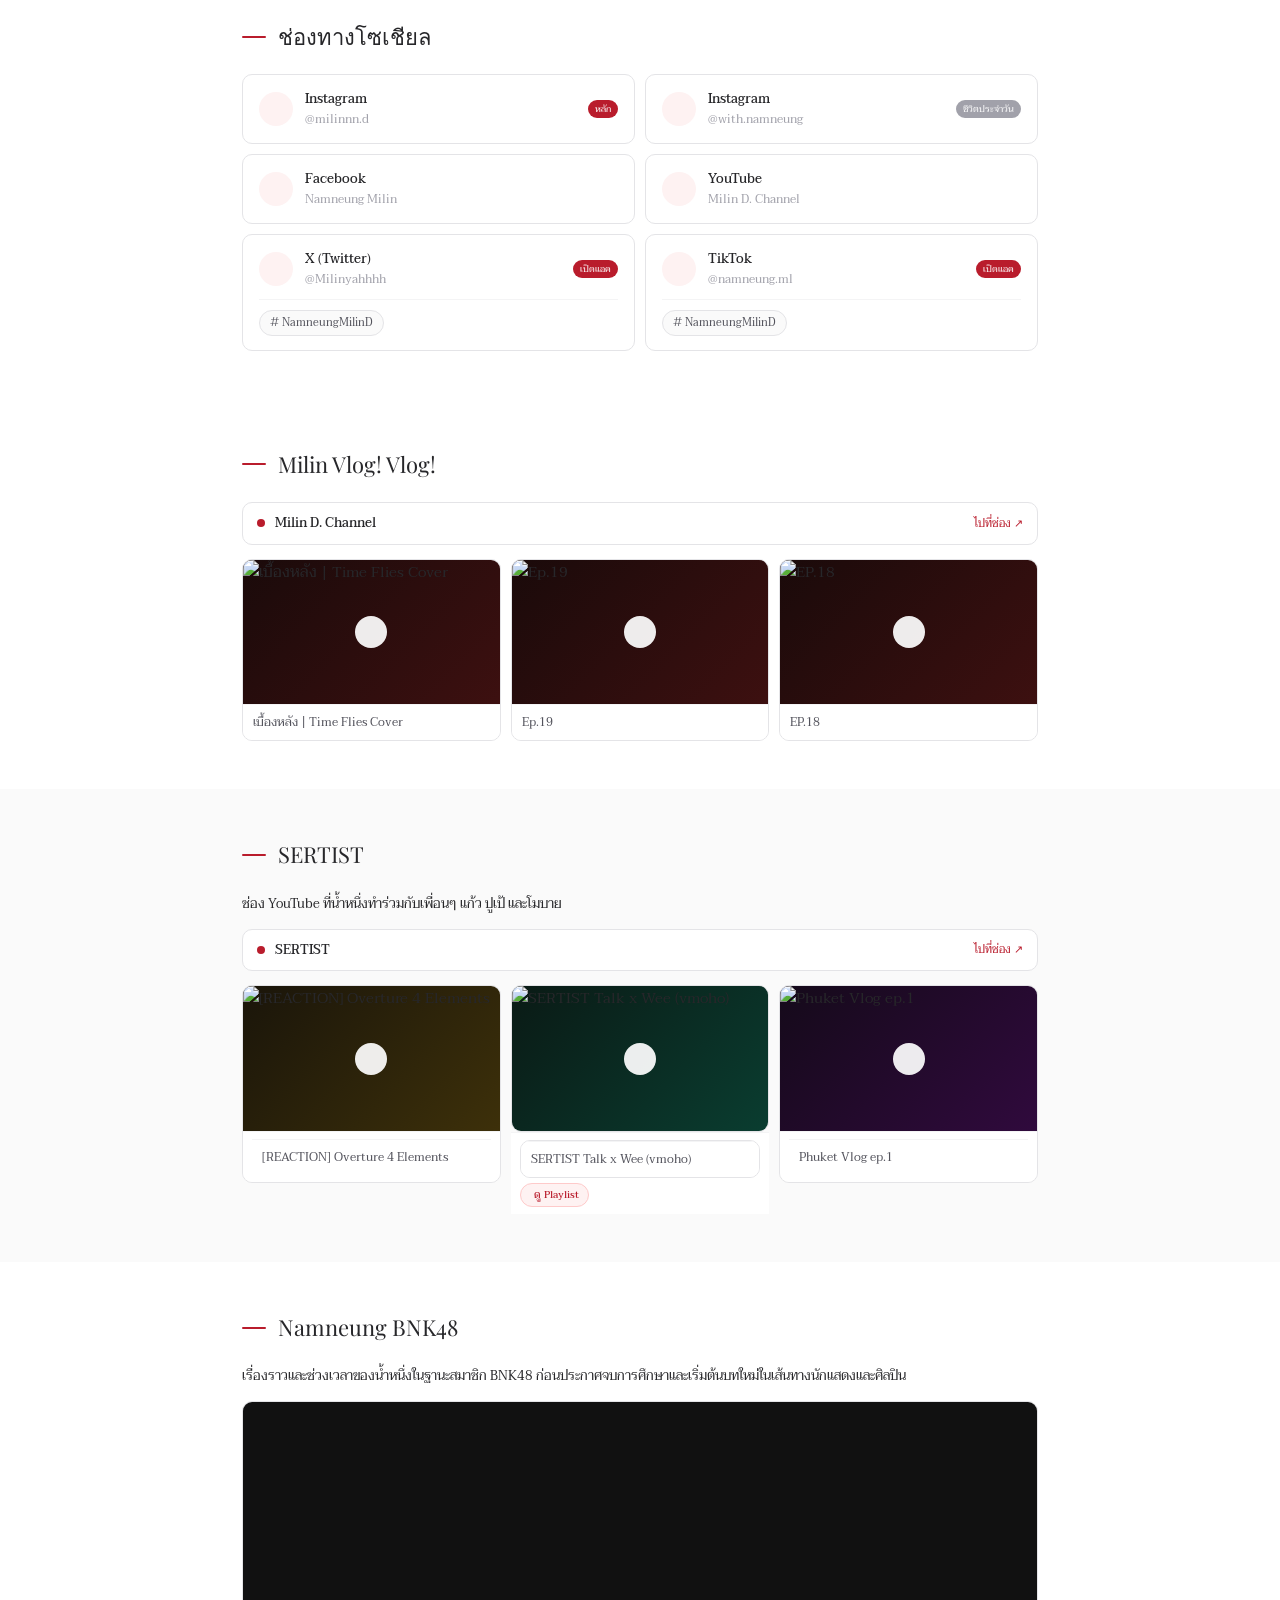
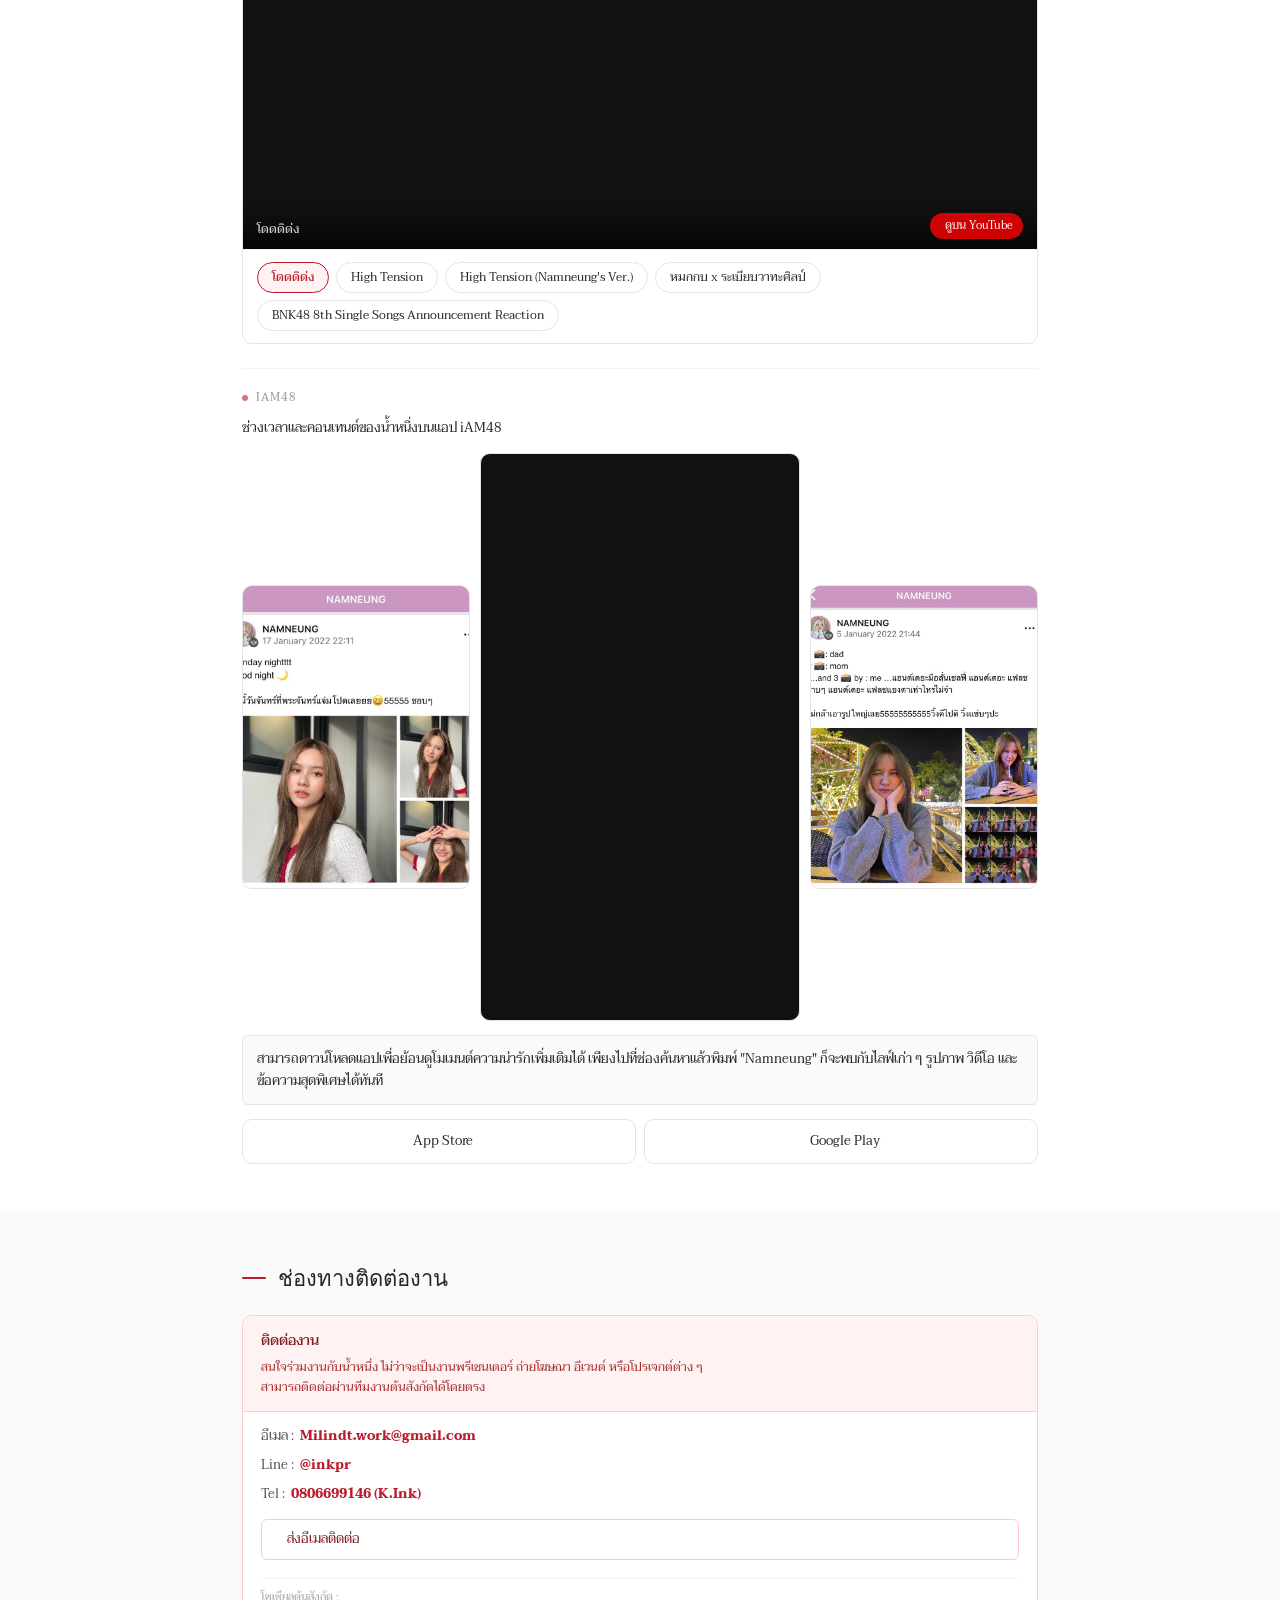
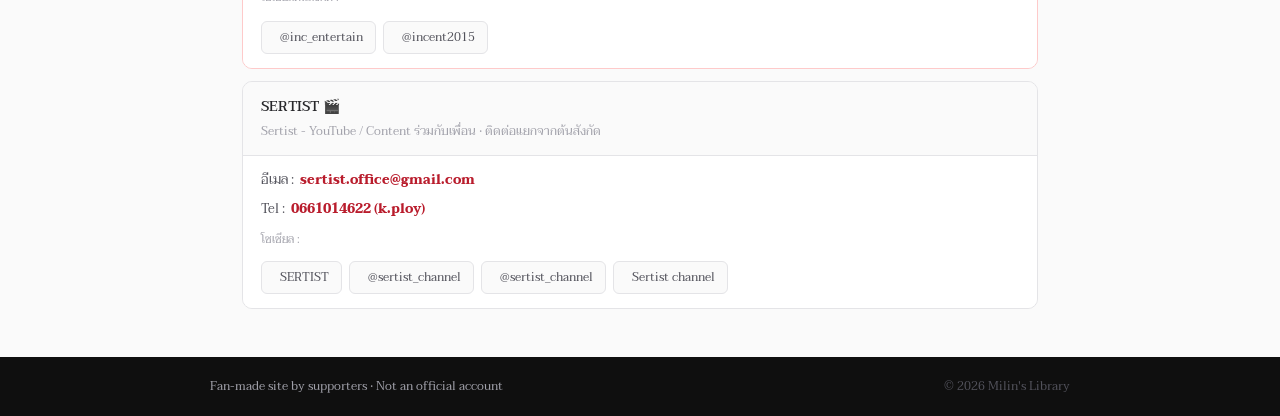
==== commit 54811530: "Add files via upload" ====
--- a/index.html
+++ b/index.html
@@ -7,18 +7,9 @@
   <meta name="description" content="Fan-made site for Namneung Milin — Actress · Artist" />
   <link rel="preconnect" href="https://fonts.googleapis.com" />
   <link rel="preconnect" href="https://fonts.gstatic.com" crossorigin />
-  <link href="https://fonts.googleapis.com/css2?family=Playfair+Display:ital,wght@0,400;0,700;1,400&family=Sarabun:wght@300;400;500&display=swap" rel="stylesheet" />
+  <link href="https://fonts.googleapis.com/css2?family=Playfair+Display:ital,wght@0,400;0,700;1,400&family=Taviraj:wght@300;400;500;600&display=swap" rel="stylesheet" />
   <link rel="stylesheet" href="https://cdn.jsdelivr.net/npm/@tabler/icons-webfont@latest/tabler-icons.min.css" />
   <link rel="stylesheet" href="css/style.css" />
-
-  <!-- Google tag (gtag.js) -->
-  <script async src="https://www.googletagmanager.com/gtag/js?id=G-82JFF5WFXX"></script>
-  <script>
-    window.dataLayer = window.dataLayer || [];
-    function gtag(){dataLayer.push(arguments);}
-    gtag('js', new Date());
-    gtag('config', 'G-82JFF5WFXX');
-  </script>
 </head>
 <body>
 
@@ -26,9 +17,9 @@
     <a href="#" class="logo">Milin's Library</a>
     <div class="nav-center">
       <a href="#upcoming" data-th="Upcoming"  data-en="Upcoming"  class="nav-link i18n">Upcoming</a>
-      <a href="#works"    data-th="ผลงาน"    data-en="Works"    class="nav-link i18n">ผลงาน</a>
       <a href="#about"    data-th="ประวัติ"   data-en="About"    class="nav-link i18n">ประวัติ</a>
       <a href="#social"   data-th="โซเชียล"   data-en="Social"   class="nav-link i18n">โซเชียล</a>
+      <a href="#works"    data-th="ผลงาน"    data-en="Works"    class="nav-link i18n">ผลงาน</a>
       <a href="#vlog"     data-th="คอนเทนต์"   data-en="Content"  class="nav-link i18n">คอนเทนต์</a>
       <a href="#bnk48"    data-th="BNK48 Era"  data-en="BNK48 Era" class="nav-link i18n">BNK48 Era</a>
       <a href="#contact"  data-th="ติดต่อ"    data-en="Contact"  class="nav-link i18n">ติดต่อ</a>
@@ -41,9 +32,9 @@
 
   <div class="mobile-menu" id="mobileMenu">
     <a href="#upcoming" class="i18n" data-th="Upcoming"   data-en="Upcoming"   onclick="toggleMenu()">Upcoming</a>
-    <a href="#works"    class="i18n" data-th="ผลงาน"     data-en="Works"      onclick="toggleMenu()">ผลงาน</a>
     <a href="#about"    class="i18n" data-th="ประวัติ"    data-en="About"      onclick="toggleMenu()">ประวัติ</a>
     <a href="#social"   class="i18n" data-th="โซเชียล"    data-en="Social"     onclick="toggleMenu()">โซเชียล</a>
+    <a href="#works"    class="i18n" data-th="ผลงาน"     data-en="Works"      onclick="toggleMenu()">ผลงาน</a>
     <a href="#vlog"     class="i18n" data-th="คอนเทนต์"   data-en="Content"    onclick="toggleMenu()">คอนเทนต์</a>
     <a href="#bnk48"    class="i18n" data-th="BNK48 Era"  data-en="BNK48 Era"  onclick="toggleMenu()">BNK48 Era</a>
     <a href="#contact"  class="i18n" data-th="ติดต่อ"     data-en="Contact"    onclick="toggleMenu()">ติดต่อ</a>
@@ -108,6 +99,9 @@
       <div class="work-tabs" id="workTabs"></div>
       <div class="work-grid" id="workGrid"></div>
       <div class="work-pagination" id="workPagination"></div>
+
+      <div class="thefire-hub-divider"></div>
+      <div class="thefire-hub" id="thefireHub"></div>
     </div>
   </section>
 
--- a/css/style.css
+++ b/css/style.css
@@ -15,7 +15,7 @@
   --gray-400: #A1A1AA;
   --gray-600: #52525B;
   --gray-800: #27272A;
-  --font-display: 'Domine', Georgia, serif;
+  --font-display: 'Playfair Display', Georgia, serif;
   --font-body:    'Taviraj', sans-serif;
   --radius:   10px;
   --radius-sm: 6px;
@@ -883,3 +883,90 @@
 }
 .page-btn:hover:not(:disabled) { border-color: var(--red); color: var(--red); }
 .page-btn:disabled { opacity: 0.3; cursor: not-allowed; }
+
+/* ── UPCOMING → HUB LINK ──────────────────────────────────── */
+.ucard-hub-link {
+  display: inline-flex; align-items: center; gap: 5px;
+  font-size: 12px; font-weight: 600; color: var(--red);
+  margin-top: 10px; cursor: pointer;
+}
+.ucard-hub-link i { font-size: 14px; }
+.ucard-hub-link:hover { text-decoration: underline; }
+
+/* ── THE FIRE — CONTENT HUB ───────────────────────────────── */
+.thefire-hub-divider {
+  height: 2px; background: var(--red); opacity: 0.15;
+  border-radius: 2px; margin: 28px 0 20px;
+}
+.hub-head { display: flex; align-items: baseline; gap: 8px; margin-bottom: 4px; flex-wrap: wrap; }
+.hub-title { font-size: 18px; font-weight: 600; color: var(--gray-800); font-family: var(--font-display); }
+.hub-sub { font-size: 11px; color: var(--gray-400); }
+.hub-desc { font-size: 13px; color: var(--gray-500); line-height: 1.6; margin-bottom: 16px; }
+
+.hub-tabs { display: flex; gap: 6px; margin-bottom: 18px; flex-wrap: wrap; }
+.hub-tab {
+  font-size: 11px; padding: 5px 13px; border-radius: 99px;
+  border: 1px solid var(--gray-200); background: white; color: var(--gray-500);
+  cursor: pointer; transition: all 0.2s; font-family: var(--font-body);
+}
+.hub-tab:hover { border-color: var(--red-m); color: var(--red); background: var(--red-l); }
+.hub-tab.active { background: var(--red); color: white; border-color: var(--red); font-weight: 500; }
+
+.hub-label {
+  font-size: 11px; font-weight: 600; color: var(--gray-500);
+  margin: 20px 0 10px; text-transform: uppercase; letter-spacing: 0.04em;
+}
+.hub-label:first-of-type { margin-top: 0; }
+
+.hub-grid3 { display: grid; grid-template-columns: 1fr 1fr 1fr; gap: 10px; }
+.hub-card {
+  display: block; border: 1px solid var(--gray-200); border-radius: var(--radius-sm);
+  overflow: hidden; background: white;
+  transition: transform 0.2s, box-shadow 0.2s;
+}
+.hub-card:not(.hub-card-empty):hover { transform: translateY(-2px); box-shadow: var(--shadow-lg); }
+.hub-thumb-link { display: block; text-decoration: none; }
+.hub-thumb {
+  aspect-ratio: 16/9; background: var(--red-l); position: relative; overflow: hidden;
+}
+.hub-thumb img { position: absolute; inset: 0; width: 100%; height: 100%; object-fit: cover; }
+.hub-card-info { padding: 8px 10px; }
+.hub-card-title {
+  font-size: 11px; font-weight: 500; color: var(--gray-800); line-height: 1.35;
+}
+.hub-card-empty {
+  display: flex; align-items: center; justify-content: center;
+  aspect-ratio: 16/9; background: var(--gray-50); border-style: dashed;
+}
+.hub-card-empty .hub-card-title { font-size: 11px; color: var(--gray-400); font-weight: 600; letter-spacing: 0.05em; }
+
+.work-play.work-play-show { opacity: 1; }
+.hub-card:hover .work-play { opacity: 1; }
+
+.hub-pagination {
+  display: flex; align-items: center; justify-content: space-between;
+  margin-top: 8px; flex-wrap: wrap; gap: 8px;
+}
+
+/* OST spotify chip inside hub card */
+.hub-card-info .work-extra-btn {
+  margin-top: 6px; display: inline-flex;
+}
+
+/* ── POSTER ROTATION ──────────────────────────────────────── */
+.poster-row { display: flex; align-items: center; gap: 8px; }
+.poster-card-item .hub-thumb { aspect-ratio: 3/4; }
+.arrow-btn {
+  width: 30px; height: 30px; border-radius: 50%; flex-shrink: 0;
+  border: 1px solid var(--gray-200); background: white;
+  display: flex; align-items: center; justify-content: center;
+  cursor: pointer; transition: all 0.2s; color: var(--gray-600);
+}
+.arrow-btn:hover { border-color: var(--red); color: var(--red); }
+.arrow-btn i { font-size: 15px; }
+
+@media (max-width: 640px) {
+  .hub-grid3 { grid-template-columns: 1fr 1fr 1fr; gap: 6px; }
+  .hub-card-title { font-size: 9.5px; }
+  .hub-title { font-size: 16px; }
+}
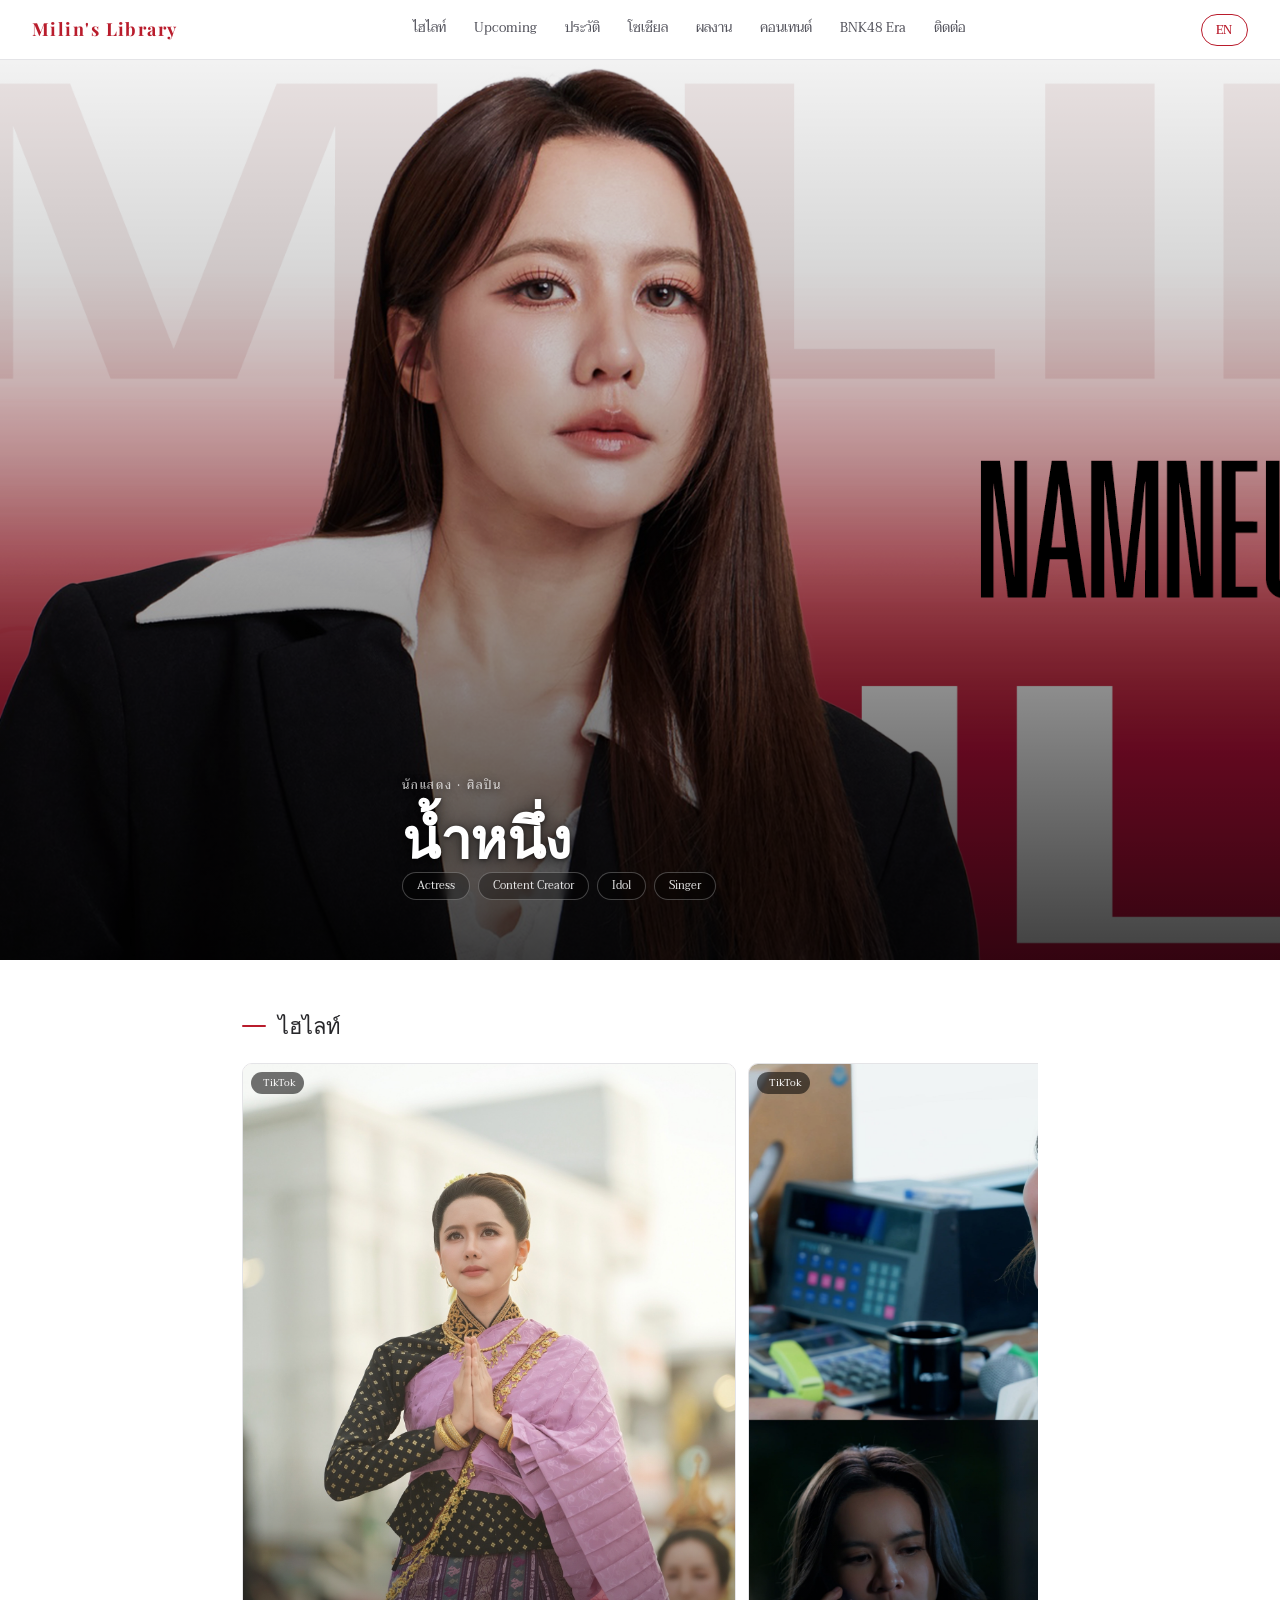
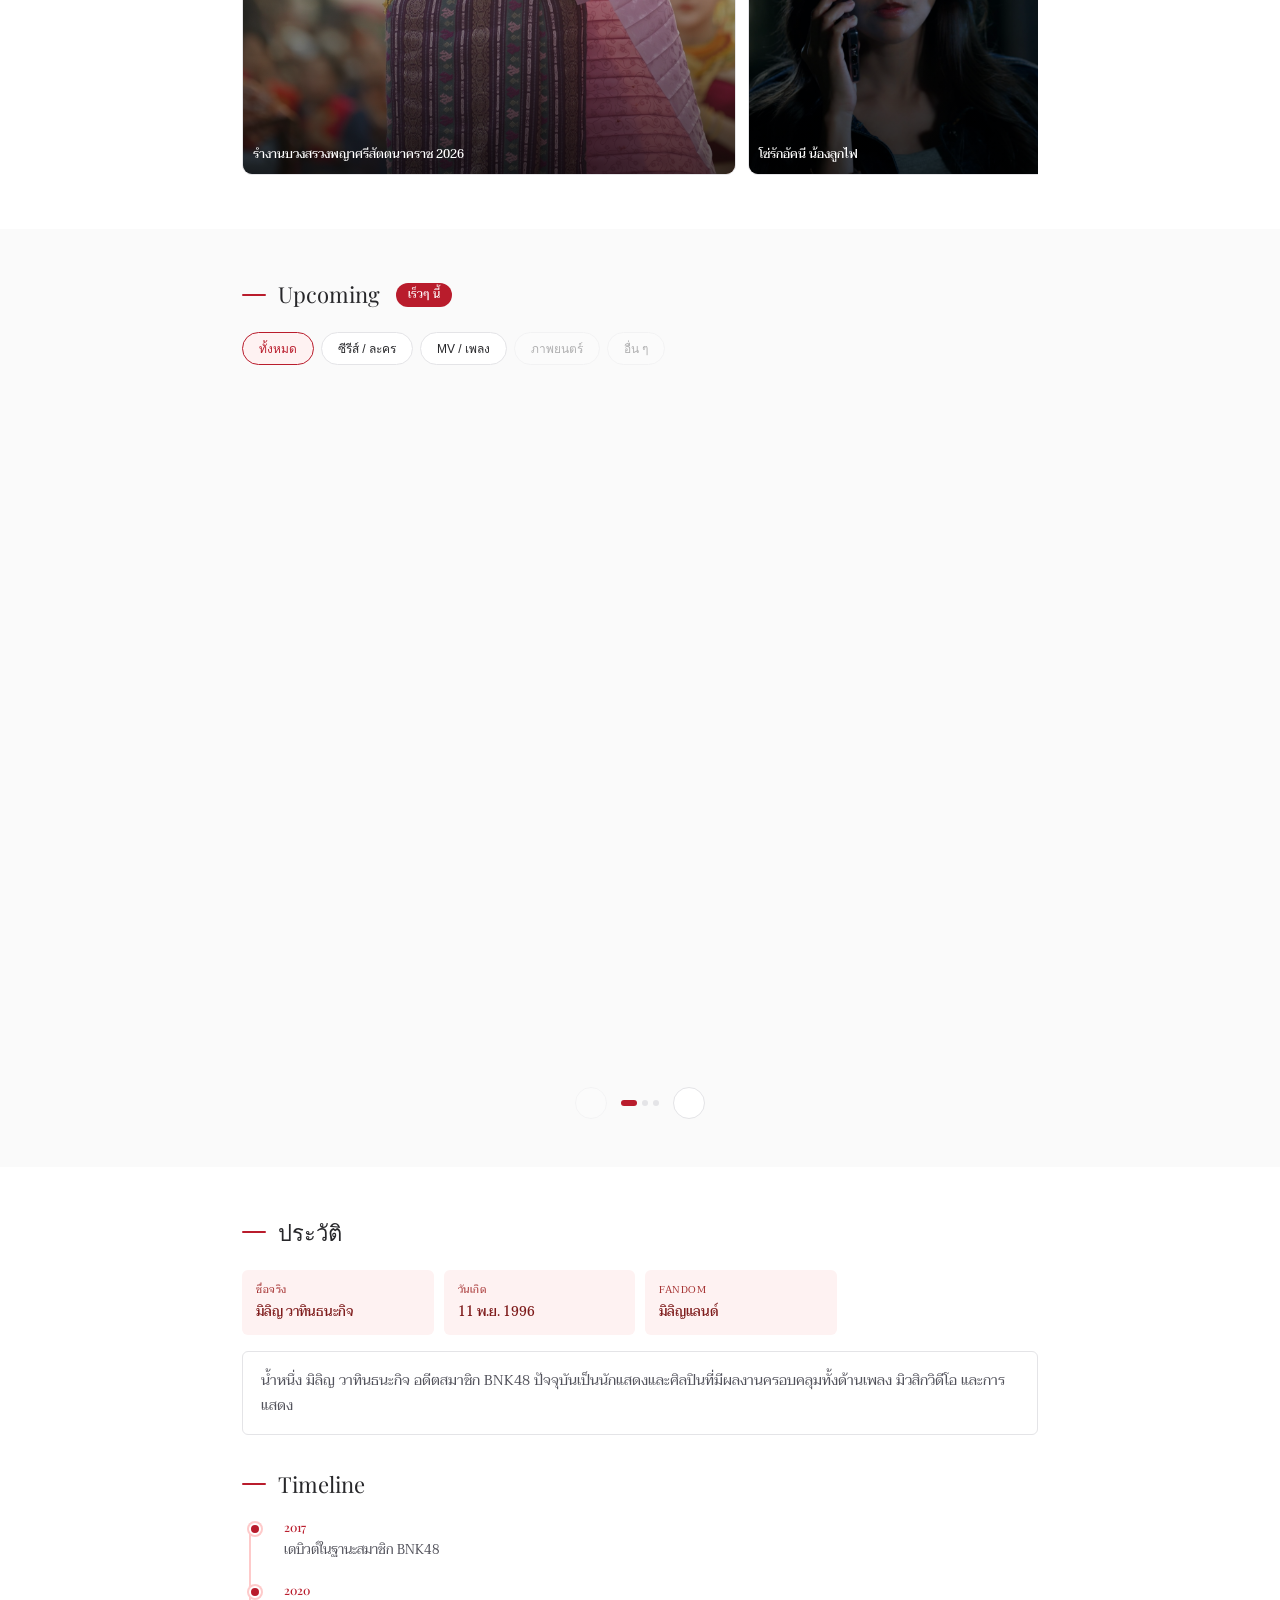
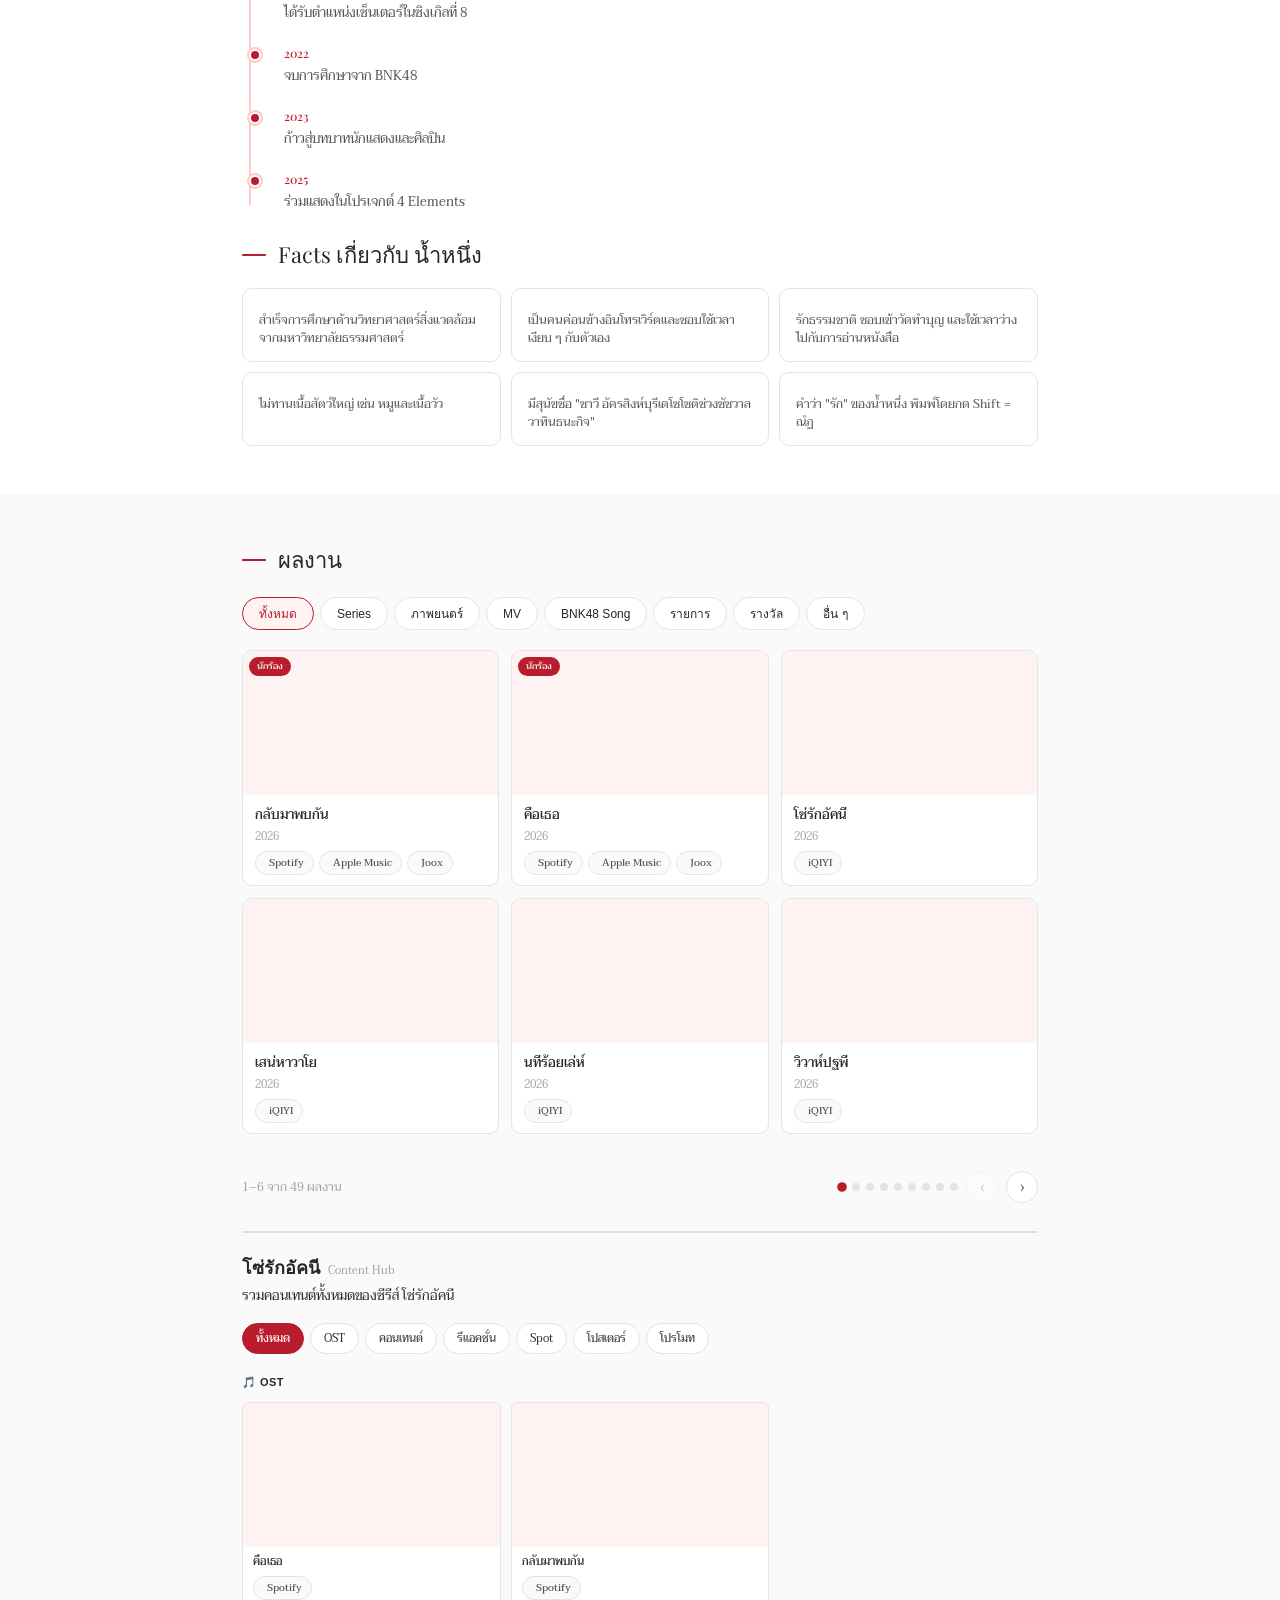
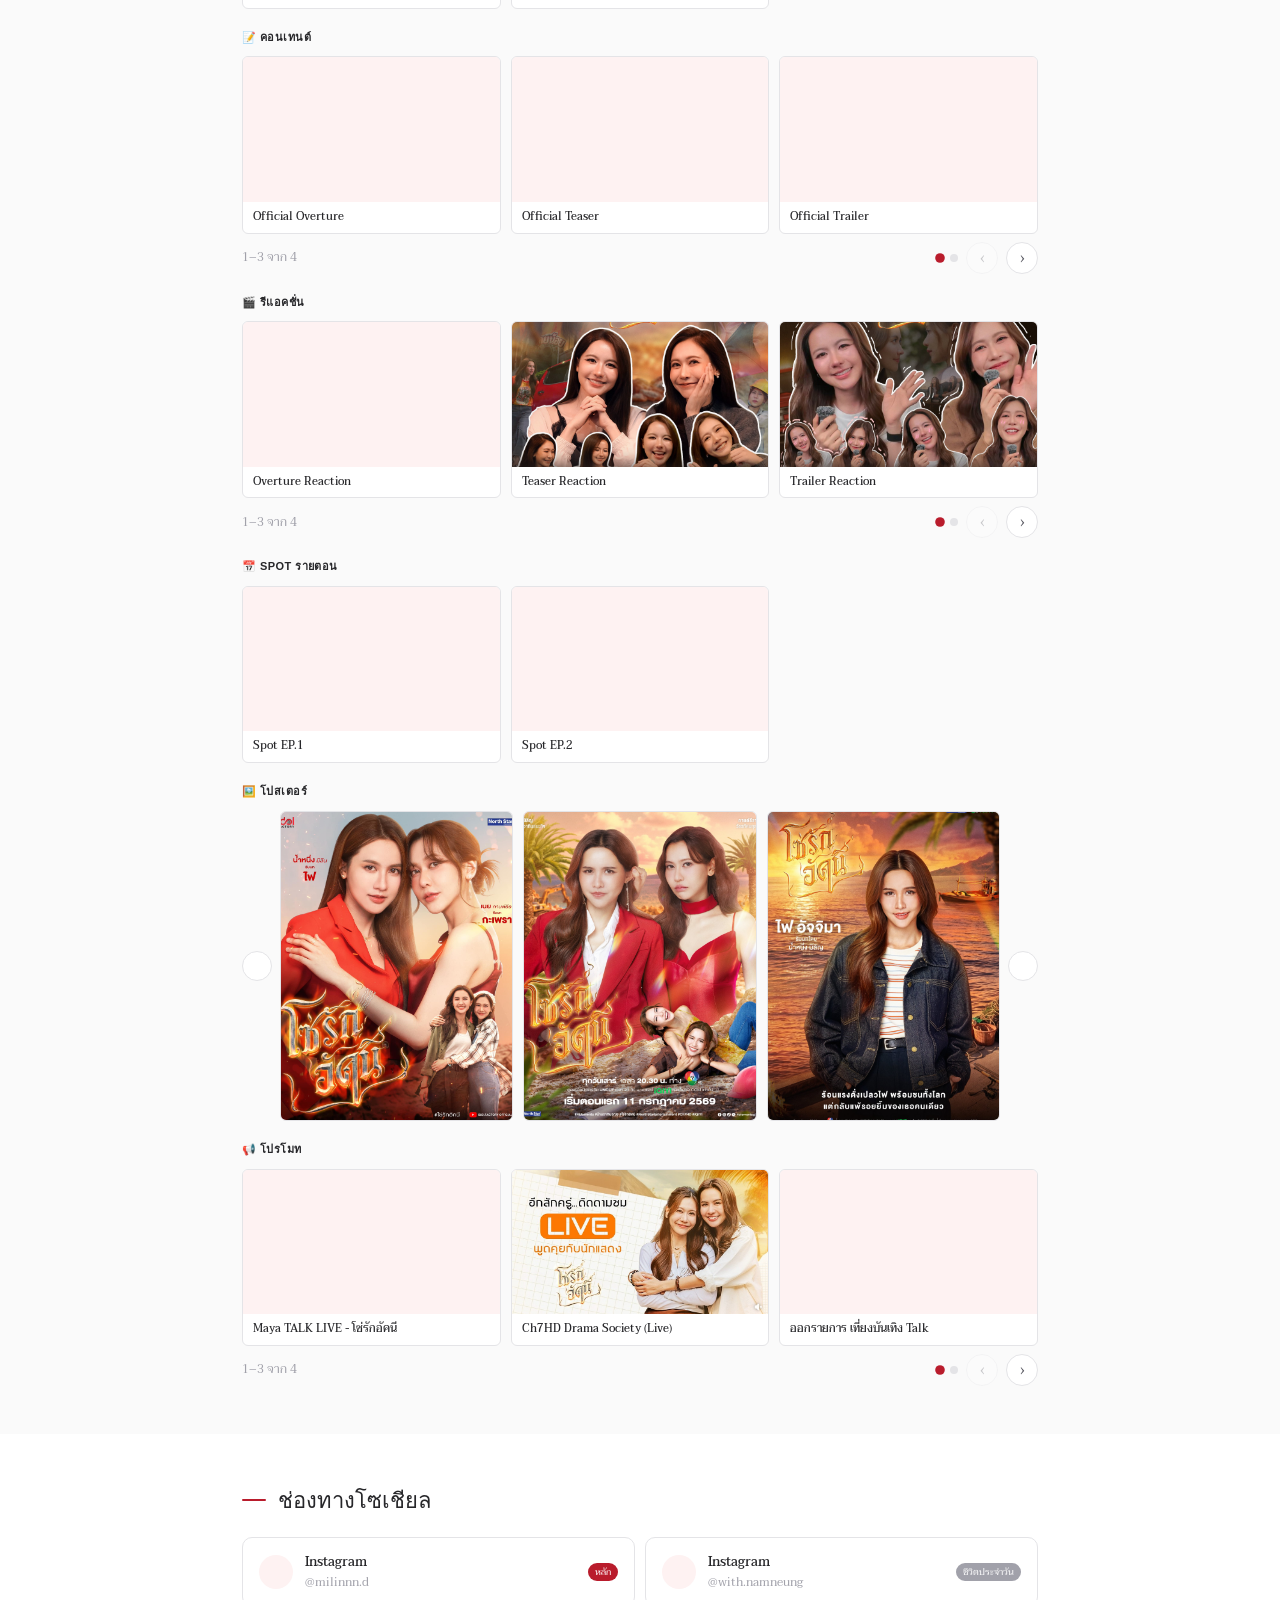
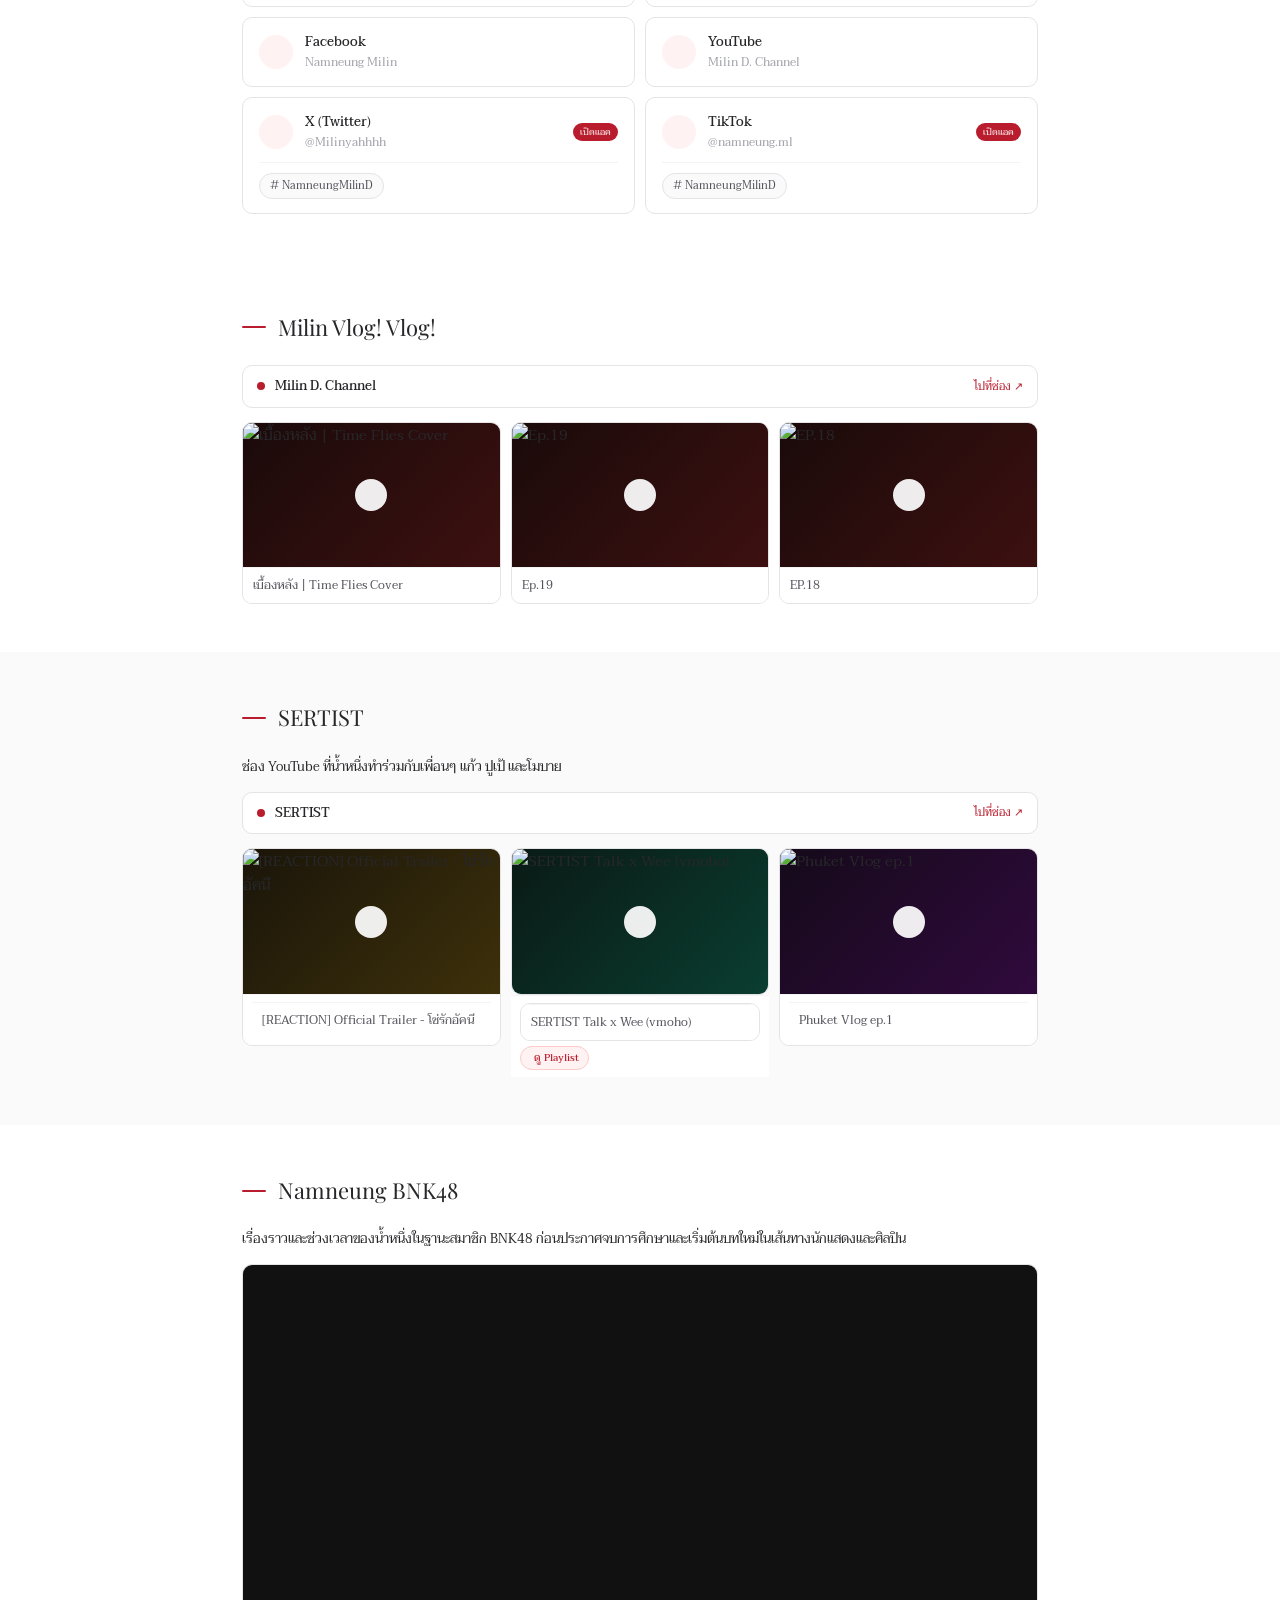
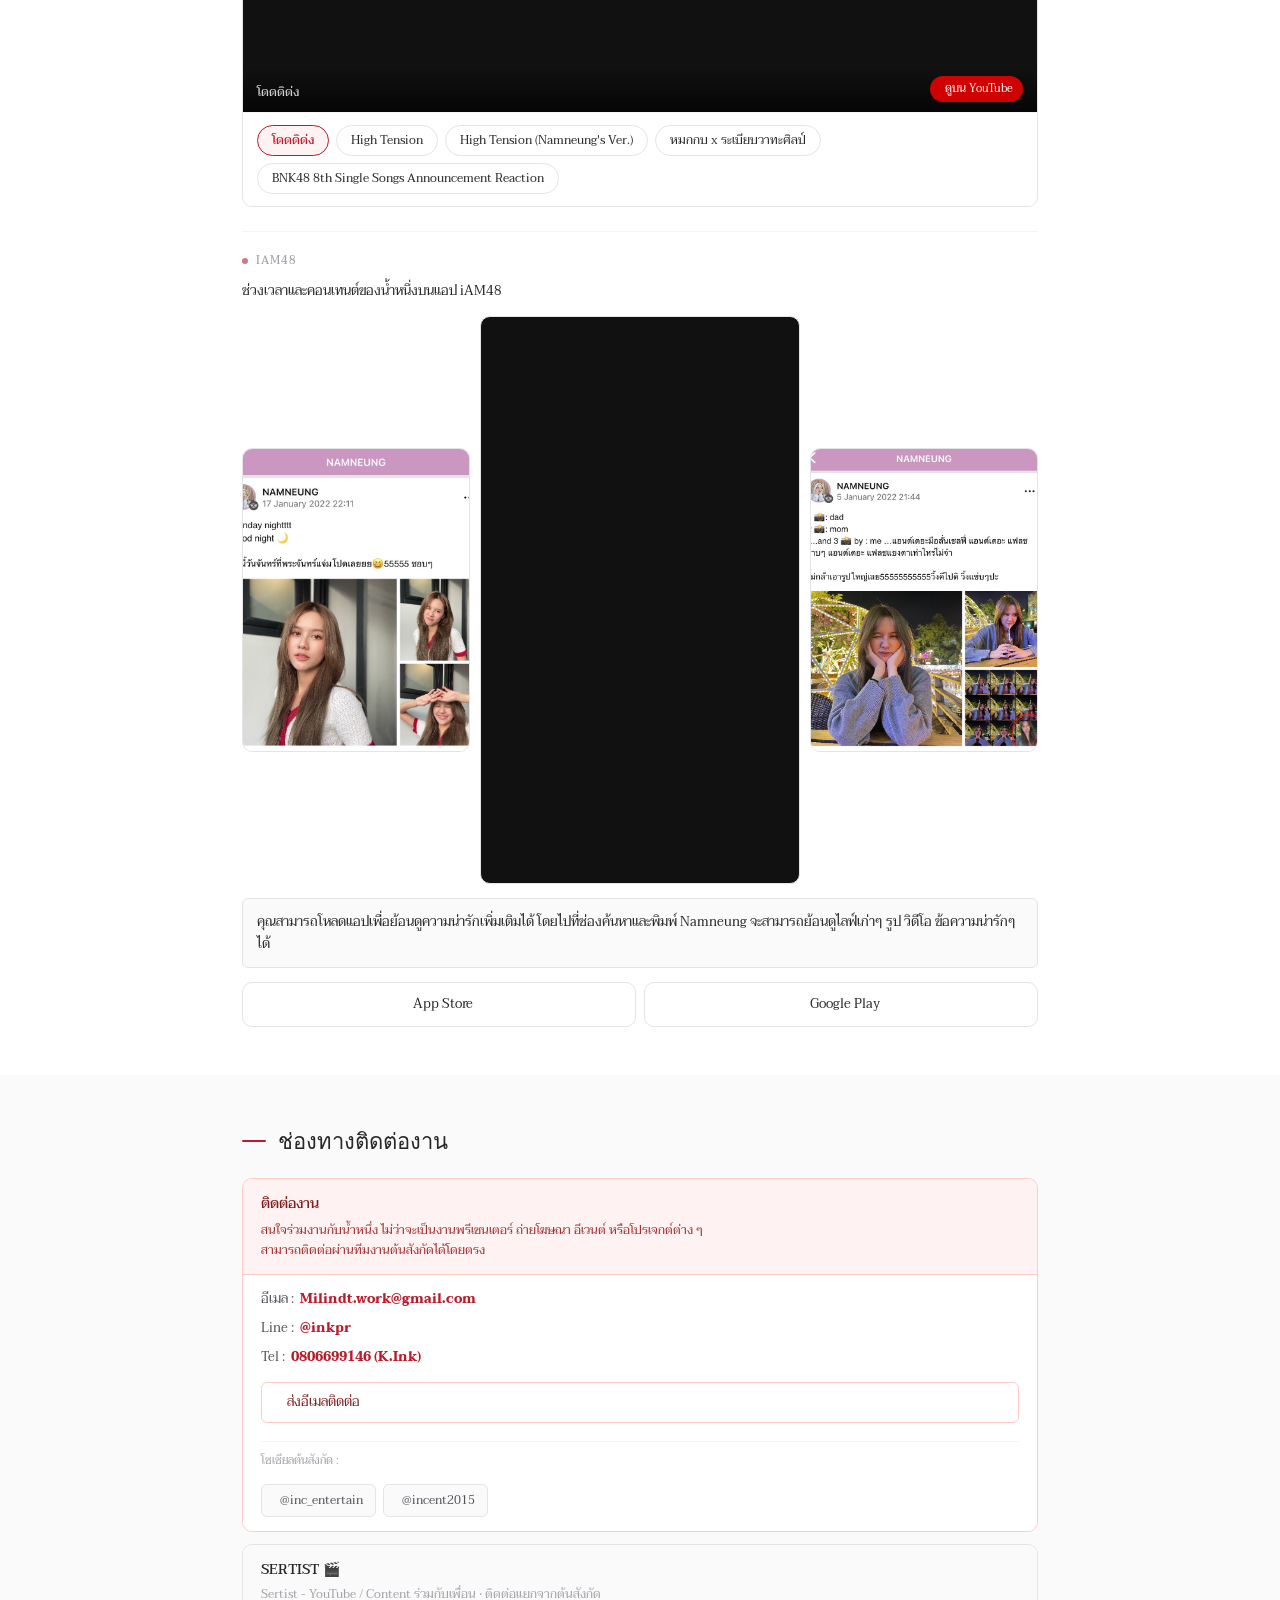
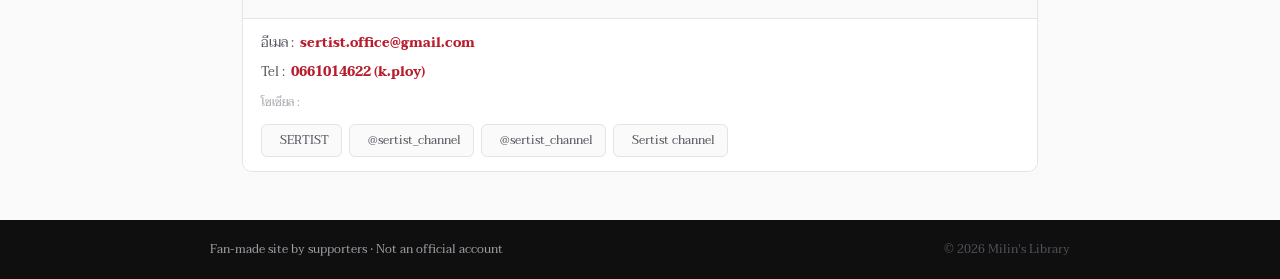
==== commit c0fa6739: "Add files via upload" ====
--- a/index.html
+++ b/index.html
@@ -16,6 +16,7 @@
   <nav class="nav" id="nav">
     <a href="#" class="logo">Milin's Library</a>
     <div class="nav-center">
+      <a href="#highlight" data-th="ไฮไลท์"    data-en="Highlight" class="nav-link i18n">ไฮไลท์</a>
       <a href="#upcoming" data-th="Upcoming"  data-en="Upcoming"  class="nav-link i18n">Upcoming</a>
       <a href="#about"    data-th="ประวัติ"   data-en="About"    class="nav-link i18n">ประวัติ</a>
       <a href="#social"   data-th="โซเชียล"   data-en="Social"   class="nav-link i18n">โซเชียล</a>
@@ -31,6 +32,7 @@
   </nav>
 
   <div class="mobile-menu" id="mobileMenu">
+    <a href="#highlight" class="i18n" data-th="ไฮไลท์"     data-en="Highlight"  onclick="toggleMenu()">ไฮไลท์</a>
     <a href="#upcoming" class="i18n" data-th="Upcoming"   data-en="Upcoming"   onclick="toggleMenu()">Upcoming</a>
     <a href="#about"    class="i18n" data-th="ประวัติ"    data-en="About"      onclick="toggleMenu()">ประวัติ</a>
     <a href="#social"   class="i18n" data-th="โซเชียล"    data-en="Social"     onclick="toggleMenu()">โซเชียล</a>
@@ -57,6 +59,16 @@
     <a href="#upcoming" class="hero-scroll"><i class="ti ti-chevron-down"></i></a>
   </section>
 
+  <section class="section" id="highlight" style="display:none;">
+    <div class="container">
+      <div class="sec-head">
+        <div class="sec-line"></div>
+        <h2 class="sec-title i18n" data-th="ไฮไลท์" data-en="Highlight">ไฮไลท์</h2>
+      </div>
+      <div class="highlight-track" id="highlightTrack"></div>
+    </div>
+  </section>
+
   <section class="section section-alt" id="upcoming">
     <div class="container">
       <div class="sec-head">
@@ -65,7 +77,10 @@
         <span class="upcoming-badge i18n" data-th="เร็วๆ นี้" data-en="Coming Soon">เร็วๆ นี้</span>
       </div>
       <div class="upcoming-filter" id="upcomingFilter"></div>
-      <div id="upcomingGrid"></div>
+      <div class="upcoming-carousel">
+        <div id="upcomingGrid"></div>
+      </div>
+      <div class="upcoming-nav" id="upcomingNav"></div>
     </div>
   </section>
 
--- a/css/style.css
+++ b/css/style.css
@@ -41,7 +41,7 @@
 
 /* ── NAV ──────────────────────────────────────────────────── */
 .nav {
-  position: fixed; top: 0; left: 0; right: 0; z-index: 100;
+  position: static; z-index: 100;
   display: flex; align-items: center; justify-content: space-between;
   padding: 0 32px; height: 60px;
   background: rgba(255,255,255,0.95);
@@ -91,7 +91,7 @@
 
 /* ── MOBILE MENU ──────────────────────────────────────────── */
 .mobile-menu {
-  display: none; position: fixed; top: 60px; left: 0; right: 0; z-index: 99;
+  display: none; position: static; z-index: 99;
   background: white; border-bottom: 1px solid var(--gray-200);
   flex-direction: column; padding: 16px 32px; gap: 16px;
   box-shadow: var(--shadow);
@@ -102,12 +102,14 @@
 /* ── HERO — Full Poster ────────────────────────────────────── */
 .hero {
   min-height: 100vh;
+  max-height: 1080px;
+  aspect-ratio: 1920 / 1080;
   position: relative; overflow: hidden;
   display: flex; align-items: flex-end;
   background: #111;
 }
 @media (max-width: 768px) {
-  .hero { min-height: auto; aspect-ratio: 750/1334; }
+  .hero { min-height: auto; max-height: none; aspect-ratio: 1080/1920; }
 }
 
 /* พื้นหลัง — ใส่รูปจริงได้ที่นี่ */
@@ -439,8 +441,11 @@
 
 @media (max-width: 480px) {
   .facts-grid { grid-template-columns: 1fr; }
-  .work-grid  { grid-template-columns: 1fr; }
+  .work-grid  { grid-template-columns: 1fr 1fr; gap: 8px; }
   .about-grid { grid-template-columns: 1fr 1fr; }
+  .work-info  { padding: 8px 10px; }
+  .work-title { font-size: 12px; }
+  .work-year  { font-size: 10px; }
 }
 
 /* ── UPCOMING ─────────────────────────────────────────────── */
@@ -539,6 +544,83 @@
 .upcoming-empty {
   text-align: center; padding: 32px; color: var(--gray-400); font-size: 14px;
   border: 1px dashed var(--gray-200); border-radius: var(--radius);
+}
+
+.upcoming-carousel { position: relative; }
+#upcomingGrid {
+  display: flex;
+  overflow-x: auto;
+  scroll-snap-type: x mandatory;
+  scroll-behavior: smooth;
+  -webkit-overflow-scrolling: touch;
+  scrollbar-width: none;
+}
+#upcomingGrid::-webkit-scrollbar { display: none; }
+#upcomingGrid .upcoming-card {
+  flex: 0 0 100%;
+  scroll-snap-align: start;
+  margin-bottom: 0;
+}
+.upcoming-nav {
+  display: flex; align-items: center; justify-content: center; gap: 14px;
+  margin-top: 16px;
+}
+.upcoming-nav-btn {
+  width: 32px; height: 32px; border-radius: 50%; flex: 0 0 auto;
+  border: 1px solid var(--gray-200); background: white; color: var(--gray-400);
+  display: flex; align-items: center; justify-content: center;
+  cursor: pointer; transition: all 0.2s;
+}
+.upcoming-nav-btn:hover:not(:disabled) { border-color: var(--red); color: var(--red); background: var(--red-l); }
+.upcoming-nav-btn:disabled { opacity: 0.3; cursor: not-allowed; }
+.upcoming-nav-btn i { font-size: 16px; }
+.upcoming-dots { display: flex; align-items: center; gap: 5px; }
+.updot {
+  width: 6px; height: 6px; border-radius: 99px; padding: 0; border: none;
+  background: var(--gray-200); cursor: pointer; transition: all 0.2s;
+}
+.updot.active { width: 16px; background: var(--red); }
+
+/* ── HIGHLIGHT ────────────────────────────────────────────── */
+.highlight-track {
+  display: flex; gap: 12px; overflow-x: auto;
+  scroll-snap-type: x mandatory; -webkit-overflow-scrolling: touch;
+  padding-bottom: 6px; scrollbar-width: none;
+}
+.highlight-track::-webkit-scrollbar { display: none; }
+.highlight-card {
+  flex: 0 0 62%; scroll-snap-align: start;
+  border: 1px solid var(--gray-200); border-radius: var(--radius);
+  overflow: hidden; background: white; display: block; text-decoration: none; color: inherit;
+  transition: transform 0.2s, box-shadow 0.2s;
+}
+.highlight-card:hover { transform: translateY(-3px); box-shadow: var(--shadow-lg); }
+.highlight-img {
+  position: relative; aspect-ratio: 9/13; background: var(--red-l); overflow: hidden;
+}
+.highlight-img img { position: absolute; inset: 0; width: 100%; height: 100%; object-fit: cover; }
+.highlight-img > i {
+  position: absolute; top: 50%; left: 50%; transform: translate(-50%, -50%);
+  font-size: 26px; color: var(--red); opacity: 0.35;
+}
+.highlight-img::after {
+  content: ''; position: absolute; inset: 0;
+  background: linear-gradient(180deg, transparent 55%, rgba(0,0,0,0.65));
+}
+.highlight-badge {
+  position: absolute; top: 8px; left: 8px; z-index: 1;
+  font-size: 10px; color: white; background: rgba(0,0,0,0.55);
+  padding: 3px 8px; border-radius: 99px;
+  display: flex; align-items: center; gap: 4px;
+}
+.highlight-badge i { font-size: 11px; }
+.highlight-title {
+  position: absolute; bottom: 10px; left: 10px; right: 10px; z-index: 1;
+  color: white; font-size: 12px; font-weight: 500;
+}
+
+@media (max-width: 600px) {
+  .highlight-card { flex-basis: 68%; }
 }
 
 /* ── AWARDS ───────────────────────────────────────────────── */
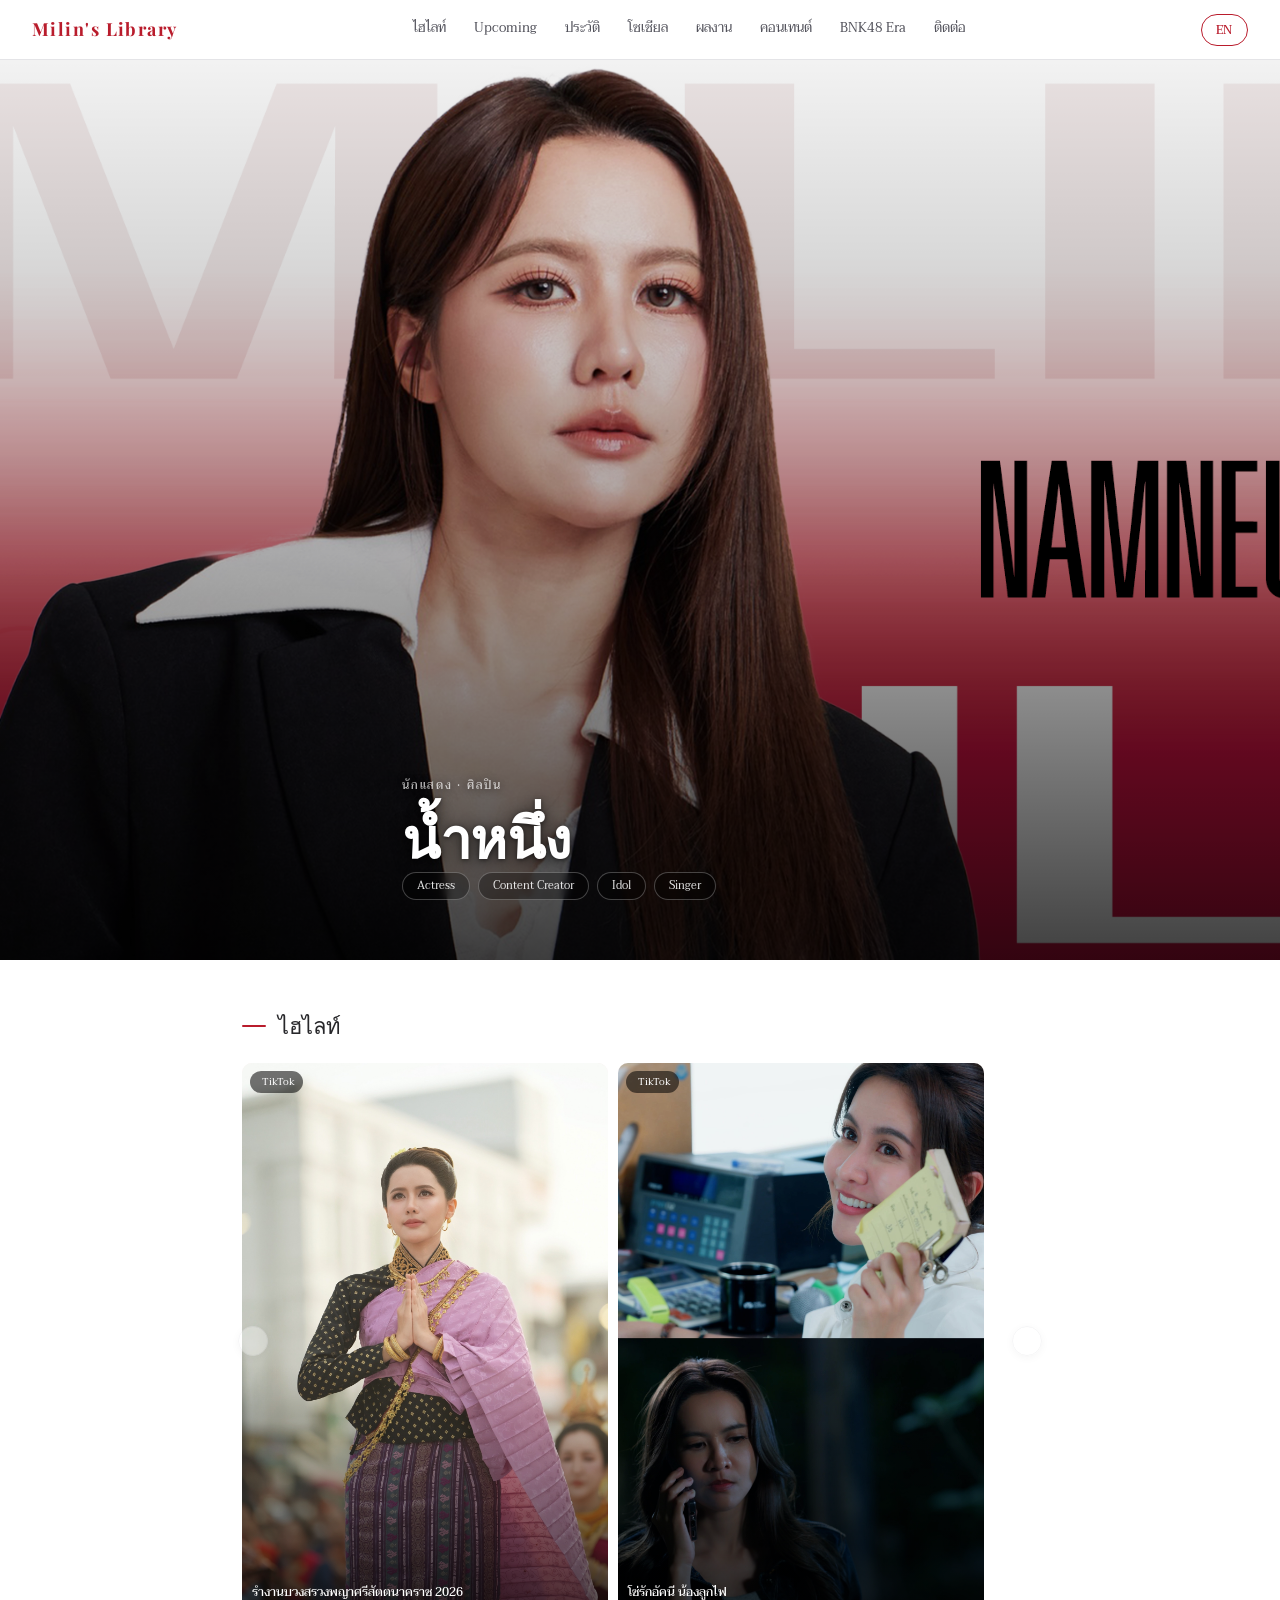
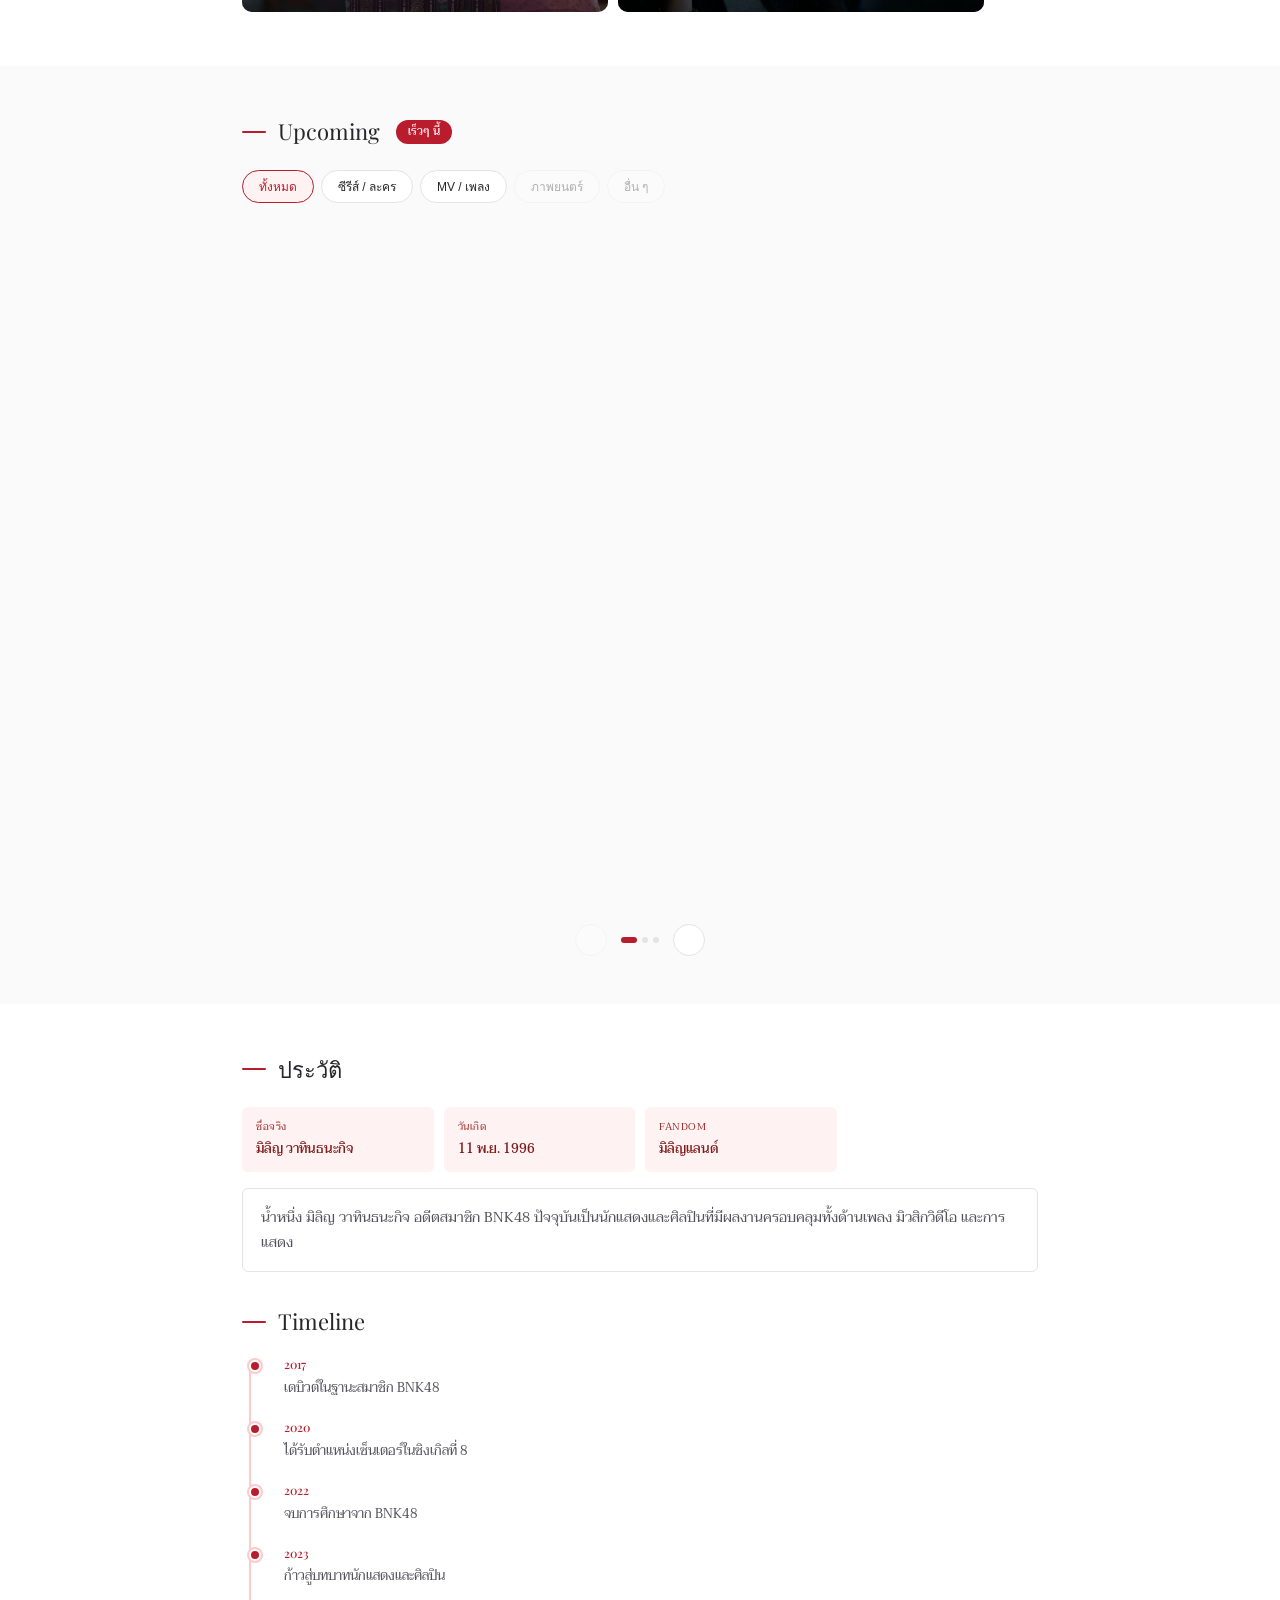
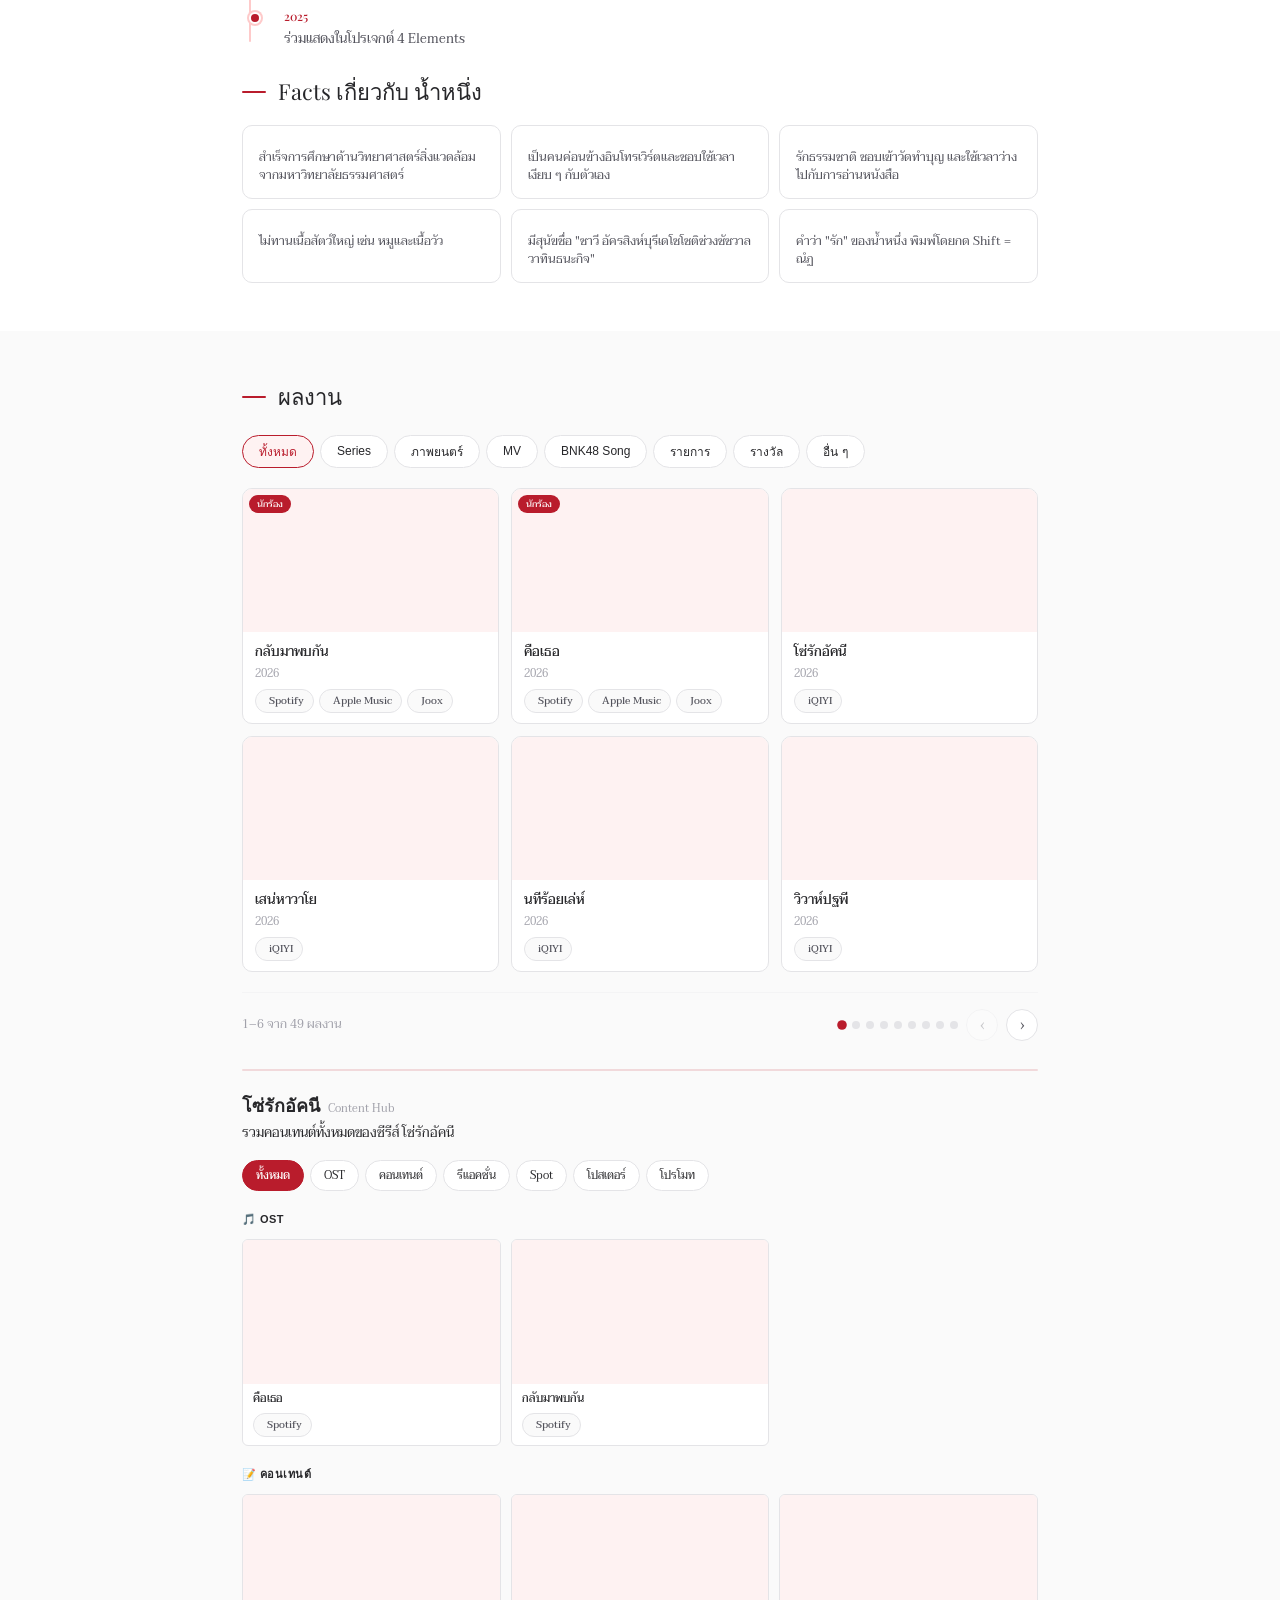
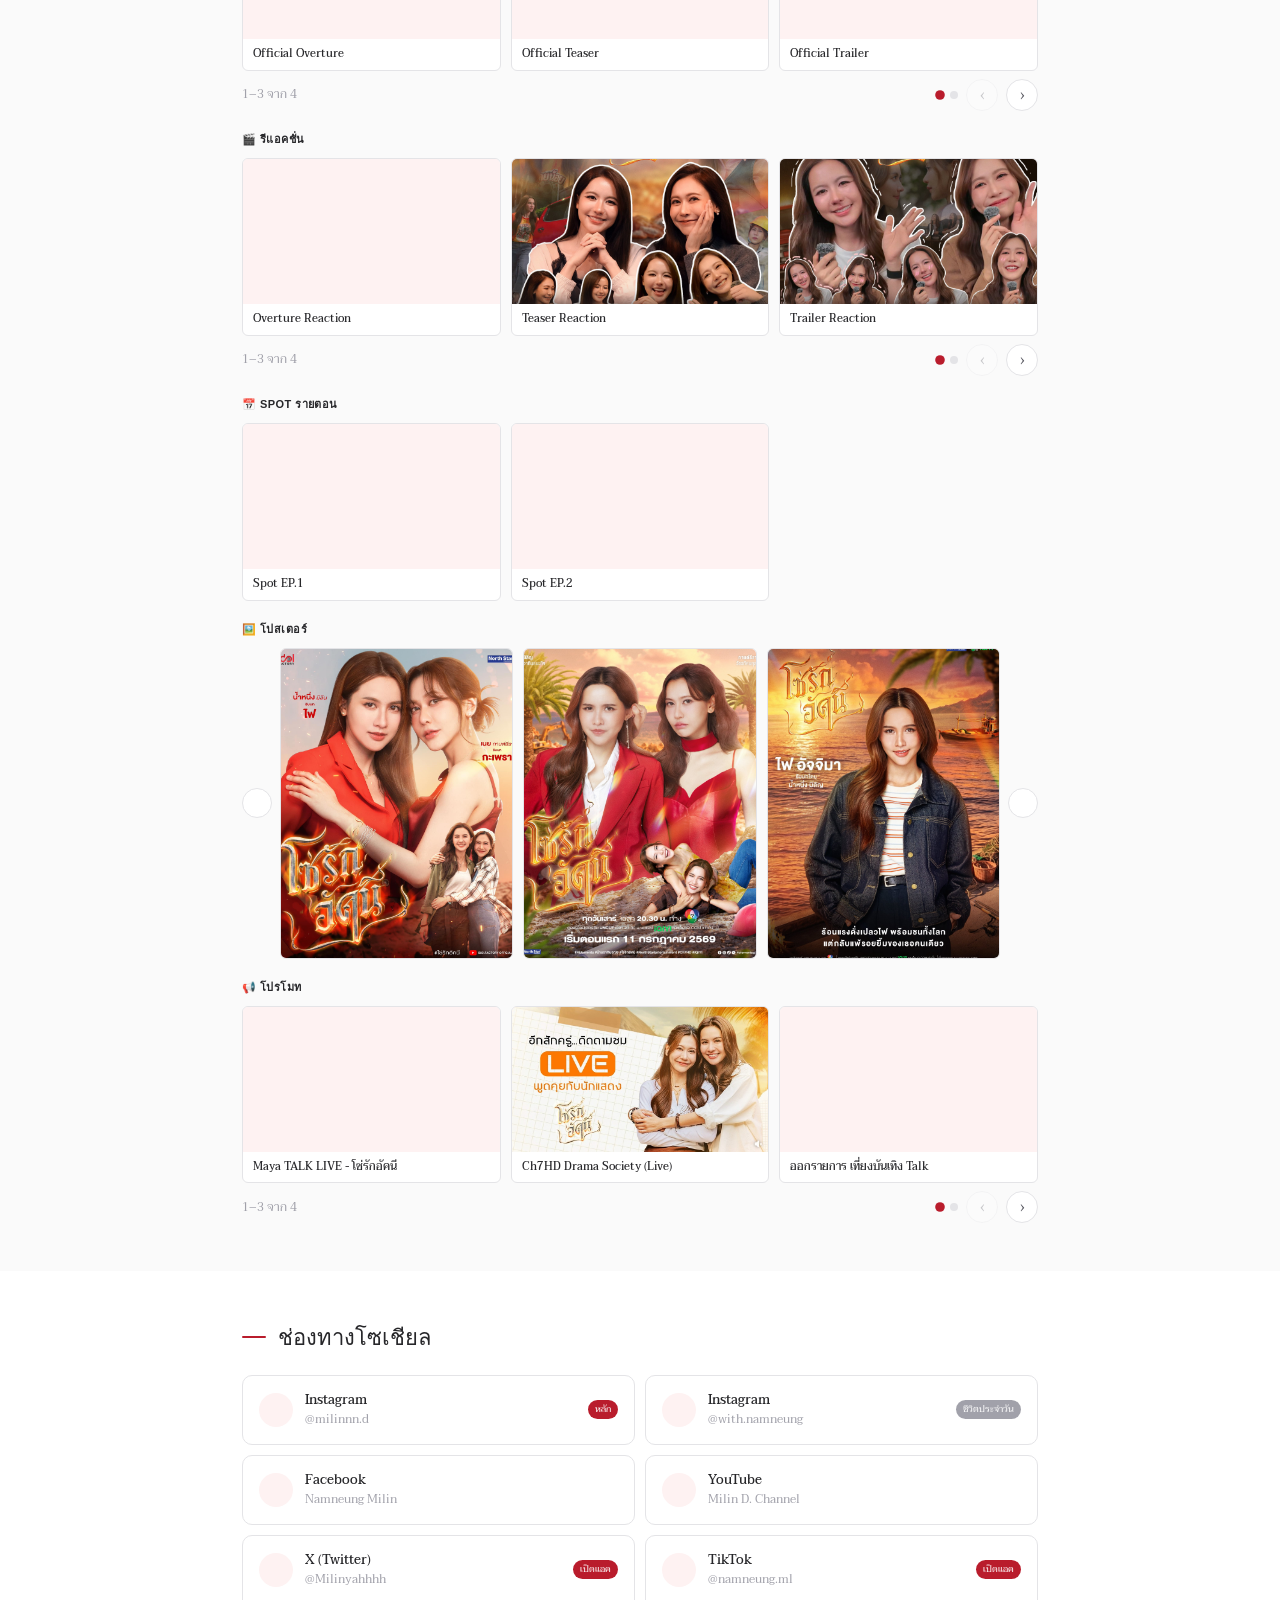
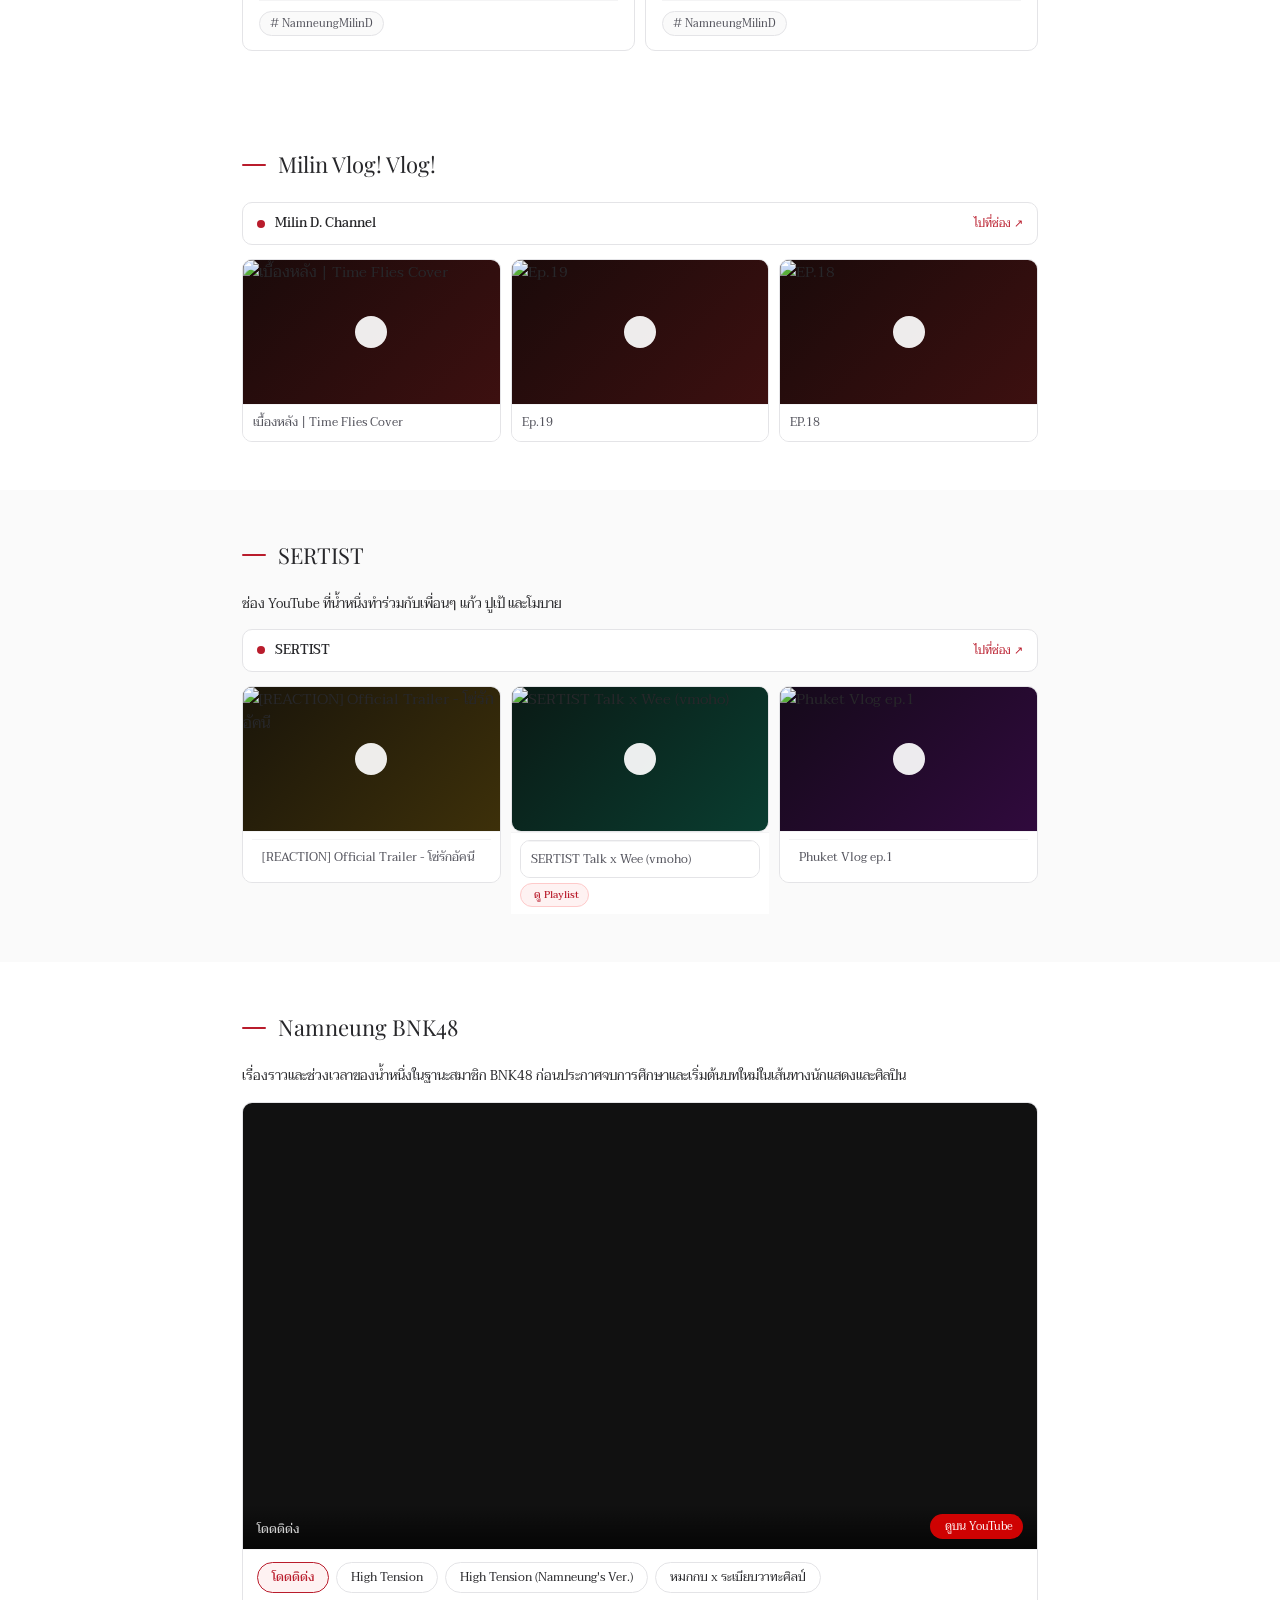
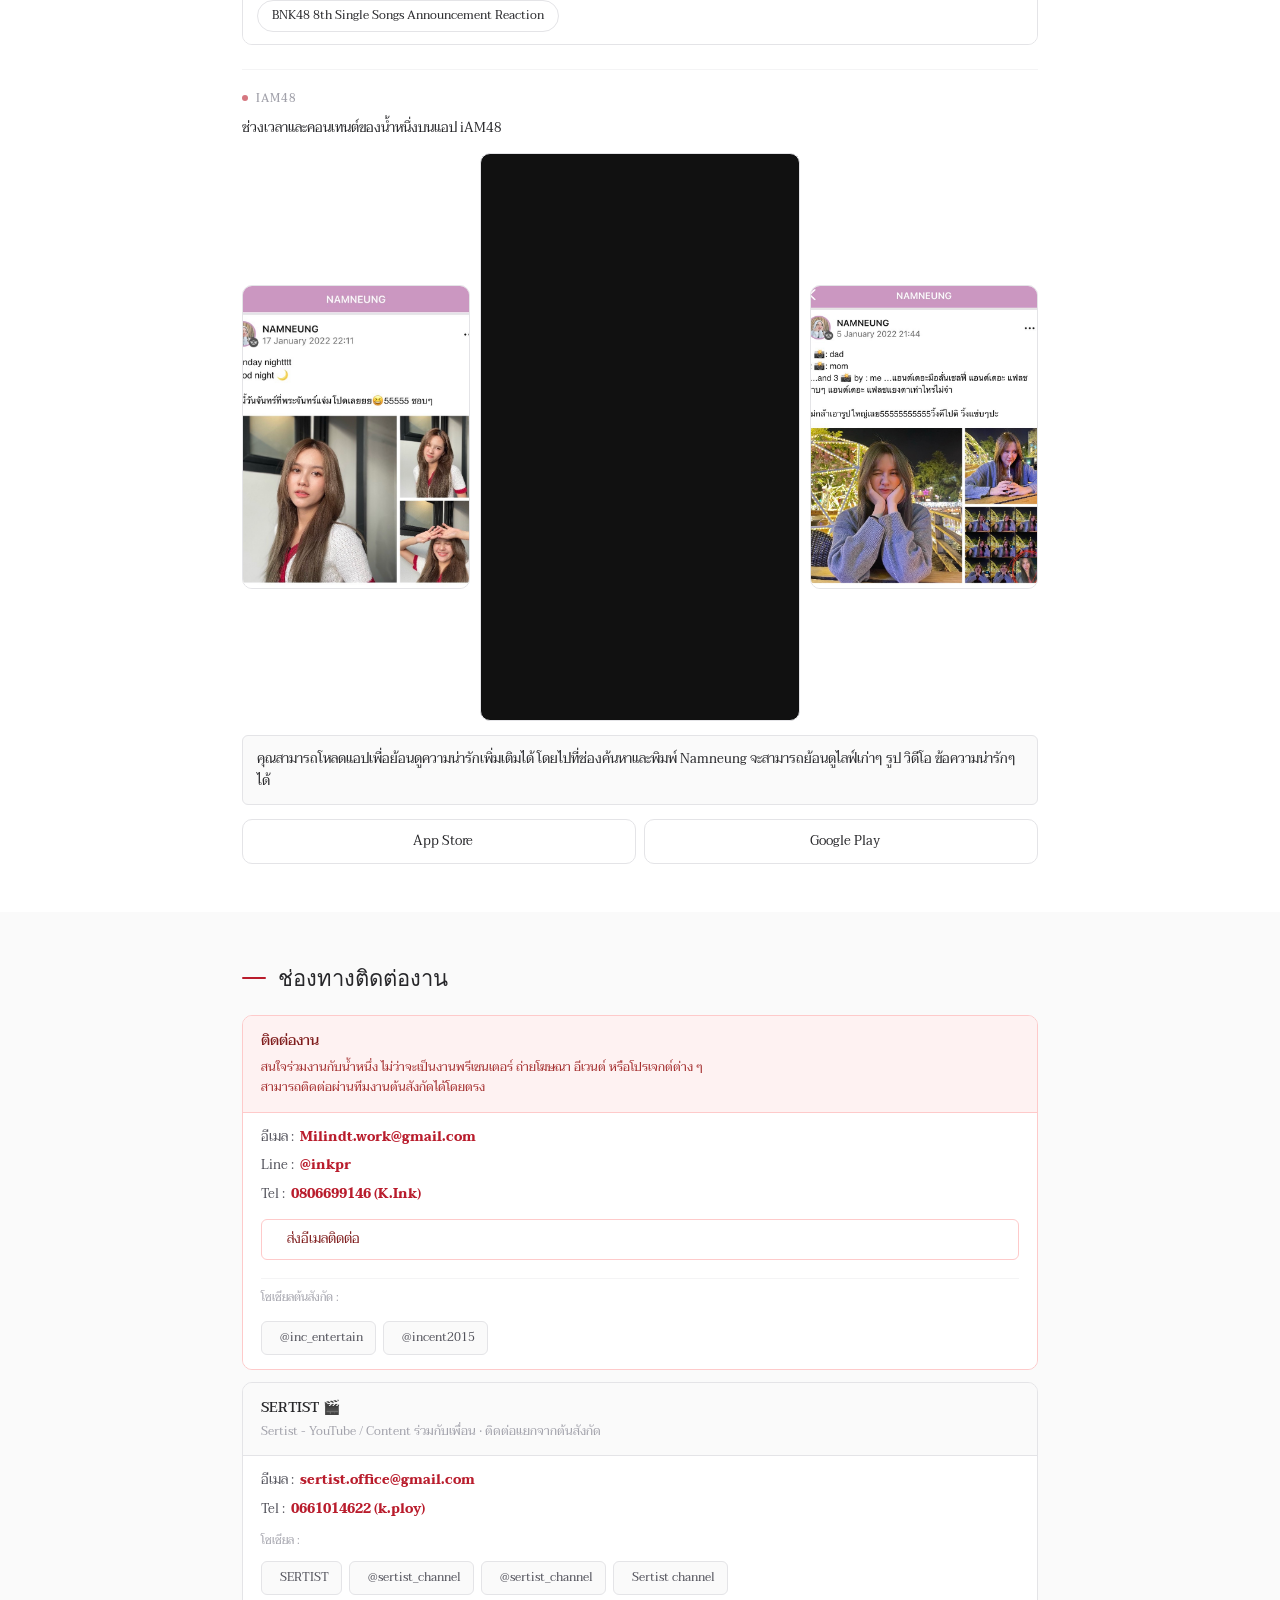
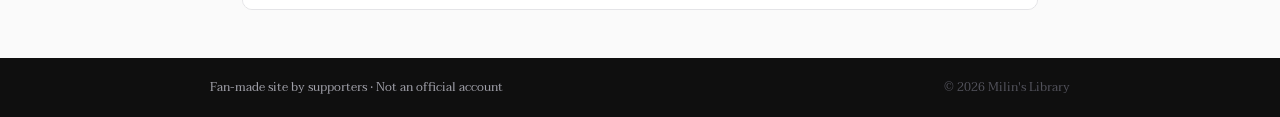
==== commit 62870046: "Add files via upload" ====
--- a/index.html
+++ b/index.html
@@ -65,7 +65,11 @@
         <div class="sec-line"></div>
         <h2 class="sec-title i18n" data-th="ไฮไลท์" data-en="Highlight">ไฮไลท์</h2>
       </div>
-      <div class="highlight-track" id="highlightTrack"></div>
+      <div class="highlight-carousel">
+        <button class="highlight-nav-btn highlight-nav-prev" onclick="highlightGo(-1)" aria-label="Previous"><i class="ti ti-chevron-left"></i></button>
+        <div class="highlight-track" id="highlightTrack"></div>
+        <button class="highlight-nav-btn highlight-nav-next" onclick="highlightGo(1)" aria-label="Next"><i class="ti ti-chevron-right"></i></button>
+      </div>
     </div>
   </section>
 
--- a/css/style.css
+++ b/css/style.css
@@ -582,21 +582,23 @@
 .updot.active { width: 16px; background: var(--red); }
 
 /* ── HIGHLIGHT ────────────────────────────────────────────── */
+.highlight-carousel { position: relative; }
 .highlight-track {
-  display: flex; gap: 12px; overflow-x: auto;
+  display: flex; gap: 10px; overflow-x: auto;
   scroll-snap-type: x mandatory; -webkit-overflow-scrolling: touch;
   padding-bottom: 6px; scrollbar-width: none;
 }
 .highlight-track::-webkit-scrollbar { display: none; }
 .highlight-card {
-  flex: 0 0 62%; scroll-snap-align: start;
-  border: 1px solid var(--gray-200); border-radius: var(--radius);
-  overflow: hidden; background: white; display: block; text-decoration: none; color: inherit;
+  flex: 0 0 46%; scroll-snap-align: start;
+  position: relative; aspect-ratio: 2/3;
+  border-radius: var(--radius); overflow: hidden;
+  display: block; text-decoration: none; color: inherit;
   transition: transform 0.2s, box-shadow 0.2s;
 }
 .highlight-card:hover { transform: translateY(-3px); box-shadow: var(--shadow-lg); }
 .highlight-img {
-  position: relative; aspect-ratio: 9/13; background: var(--red-l); overflow: hidden;
+  position: absolute; inset: 0; background: var(--red-l); overflow: hidden;
 }
 .highlight-img img { position: absolute; inset: 0; width: 100%; height: 100%; object-fit: cover; }
 .highlight-img > i {
@@ -618,9 +620,23 @@
   position: absolute; bottom: 10px; left: 10px; right: 10px; z-index: 1;
   color: white; font-size: 12px; font-weight: 500;
 }
+.highlight-nav-btn {
+  position: absolute; top: 50%; transform: translateY(-50%); z-index: 2;
+  width: 30px; height: 30px; border-radius: 50%;
+  background: rgba(255,255,255,0.95); border: 1px solid var(--gray-200);
+  display: flex; align-items: center; justify-content: center;
+  cursor: pointer; box-shadow: 0 2px 8px rgba(0,0,0,0.12);
+  color: var(--gray-500); transition: all 0.2s;
+}
+.highlight-nav-btn:hover:not(:disabled) { color: var(--red); border-color: var(--red); }
+.highlight-nav-btn:disabled { opacity: 0.35; cursor: not-allowed; }
+.highlight-nav-prev { left: -4px; }
+.highlight-nav-next { right: -4px; }
 
 @media (max-width: 600px) {
-  .highlight-card { flex-basis: 68%; }
+  .highlight-card { flex-basis: 62%; }
+  .highlight-nav-btn { width: 26px; height: 26px; }
+  .highlight-nav-btn i { font-size: 13px; }
 }
 
 /* ── AWARDS ───────────────────────────────────────────────── */
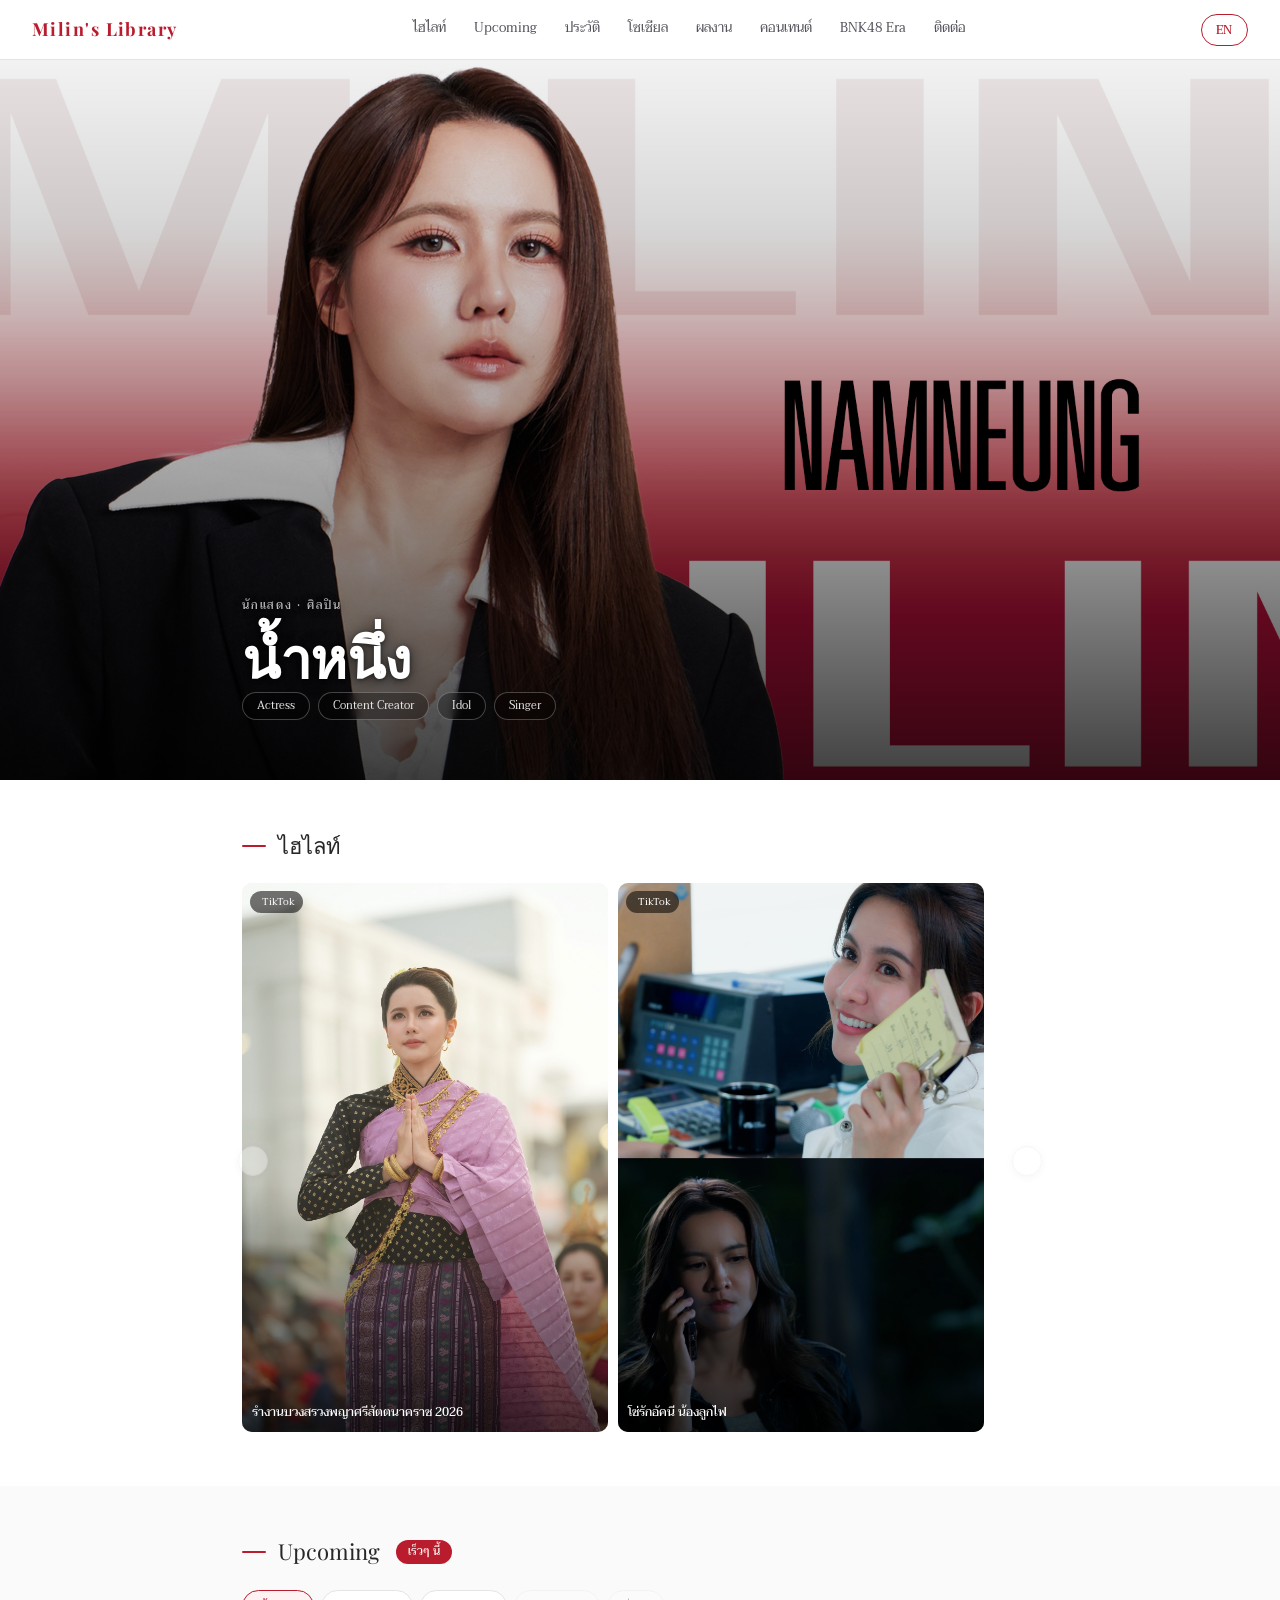
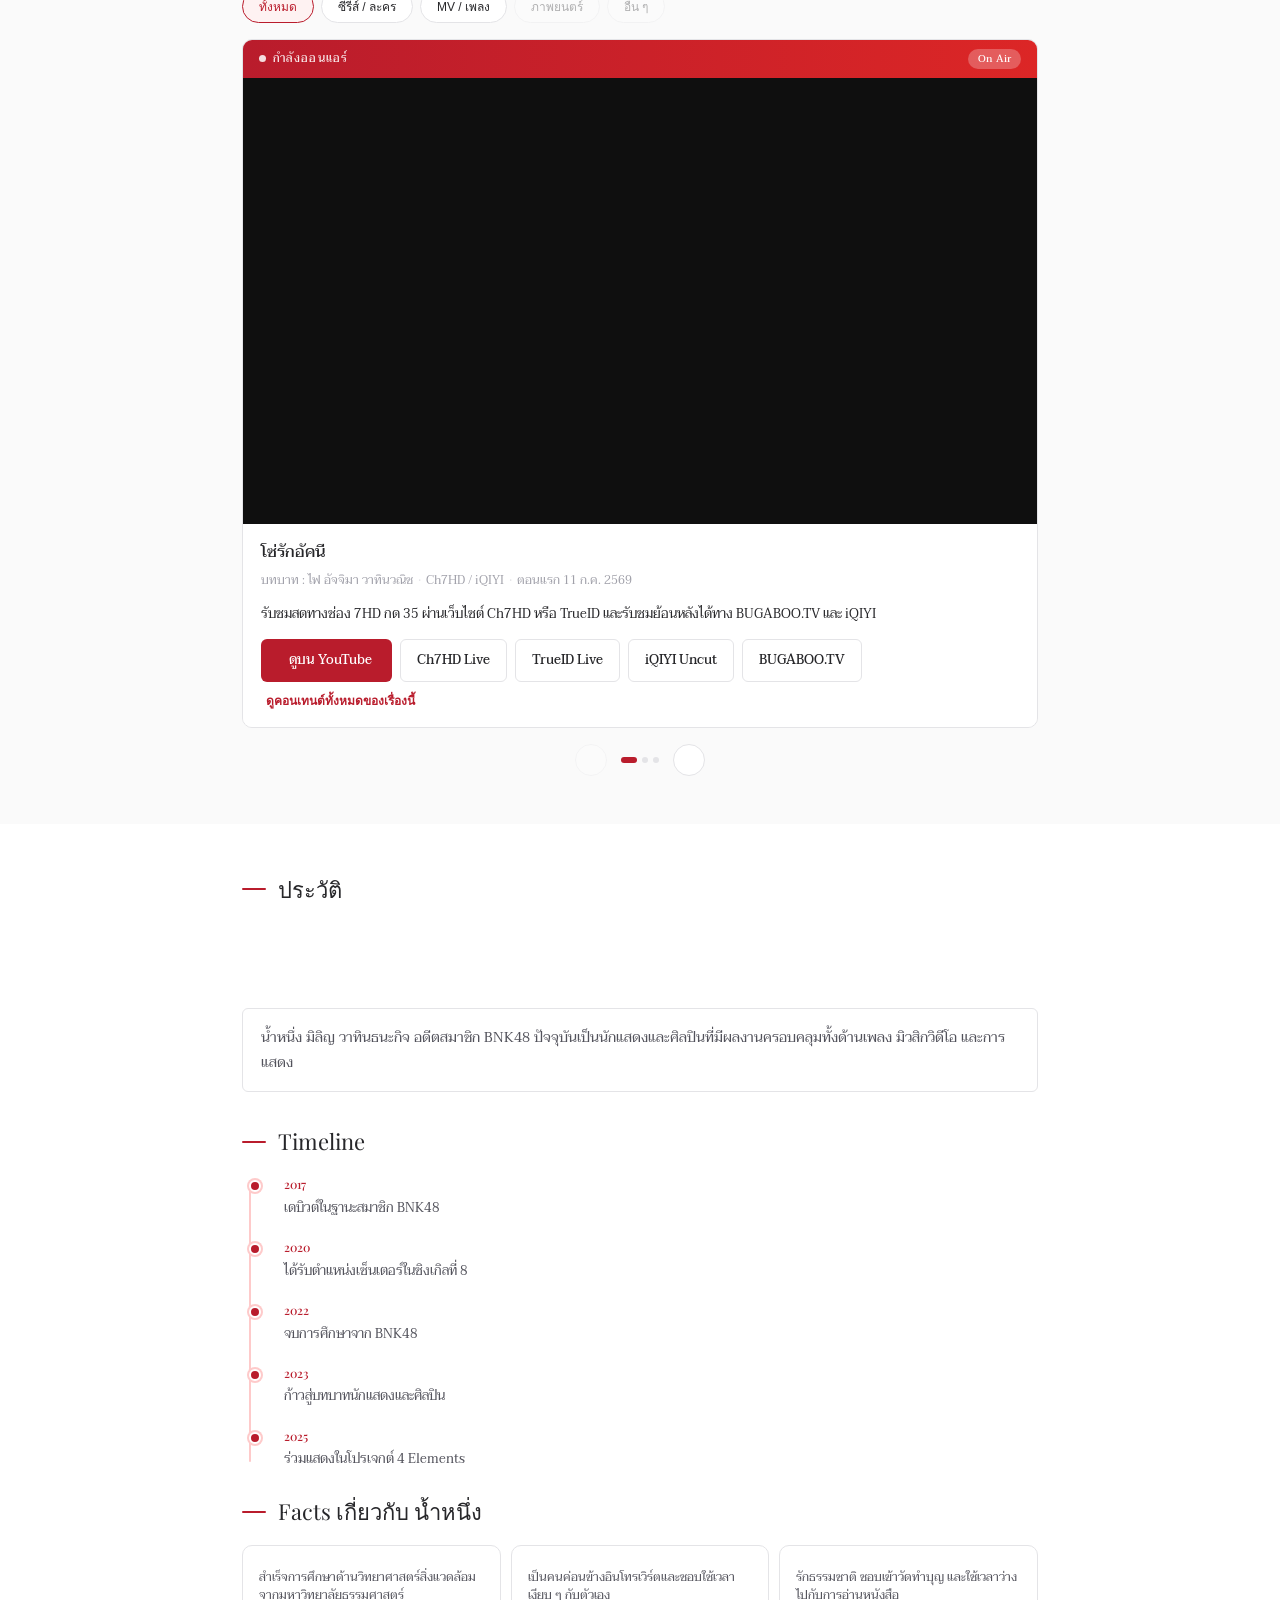
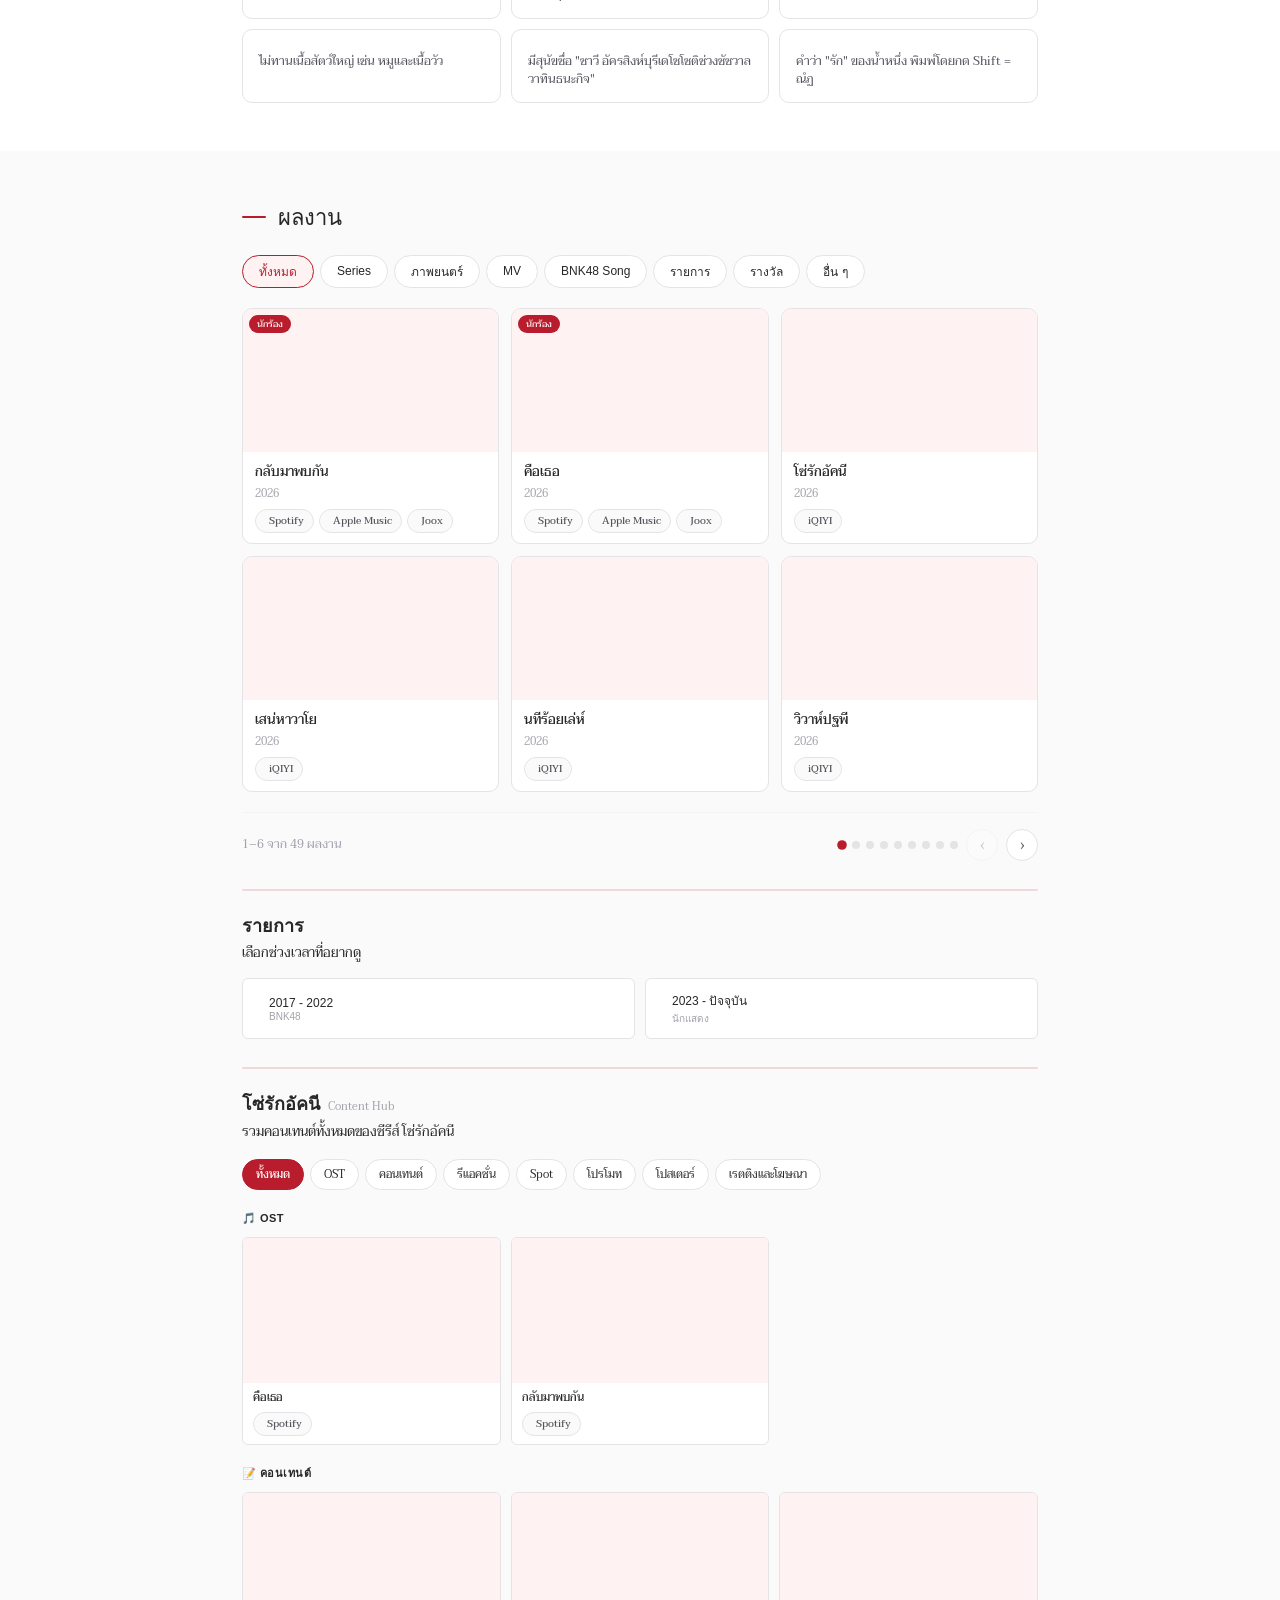
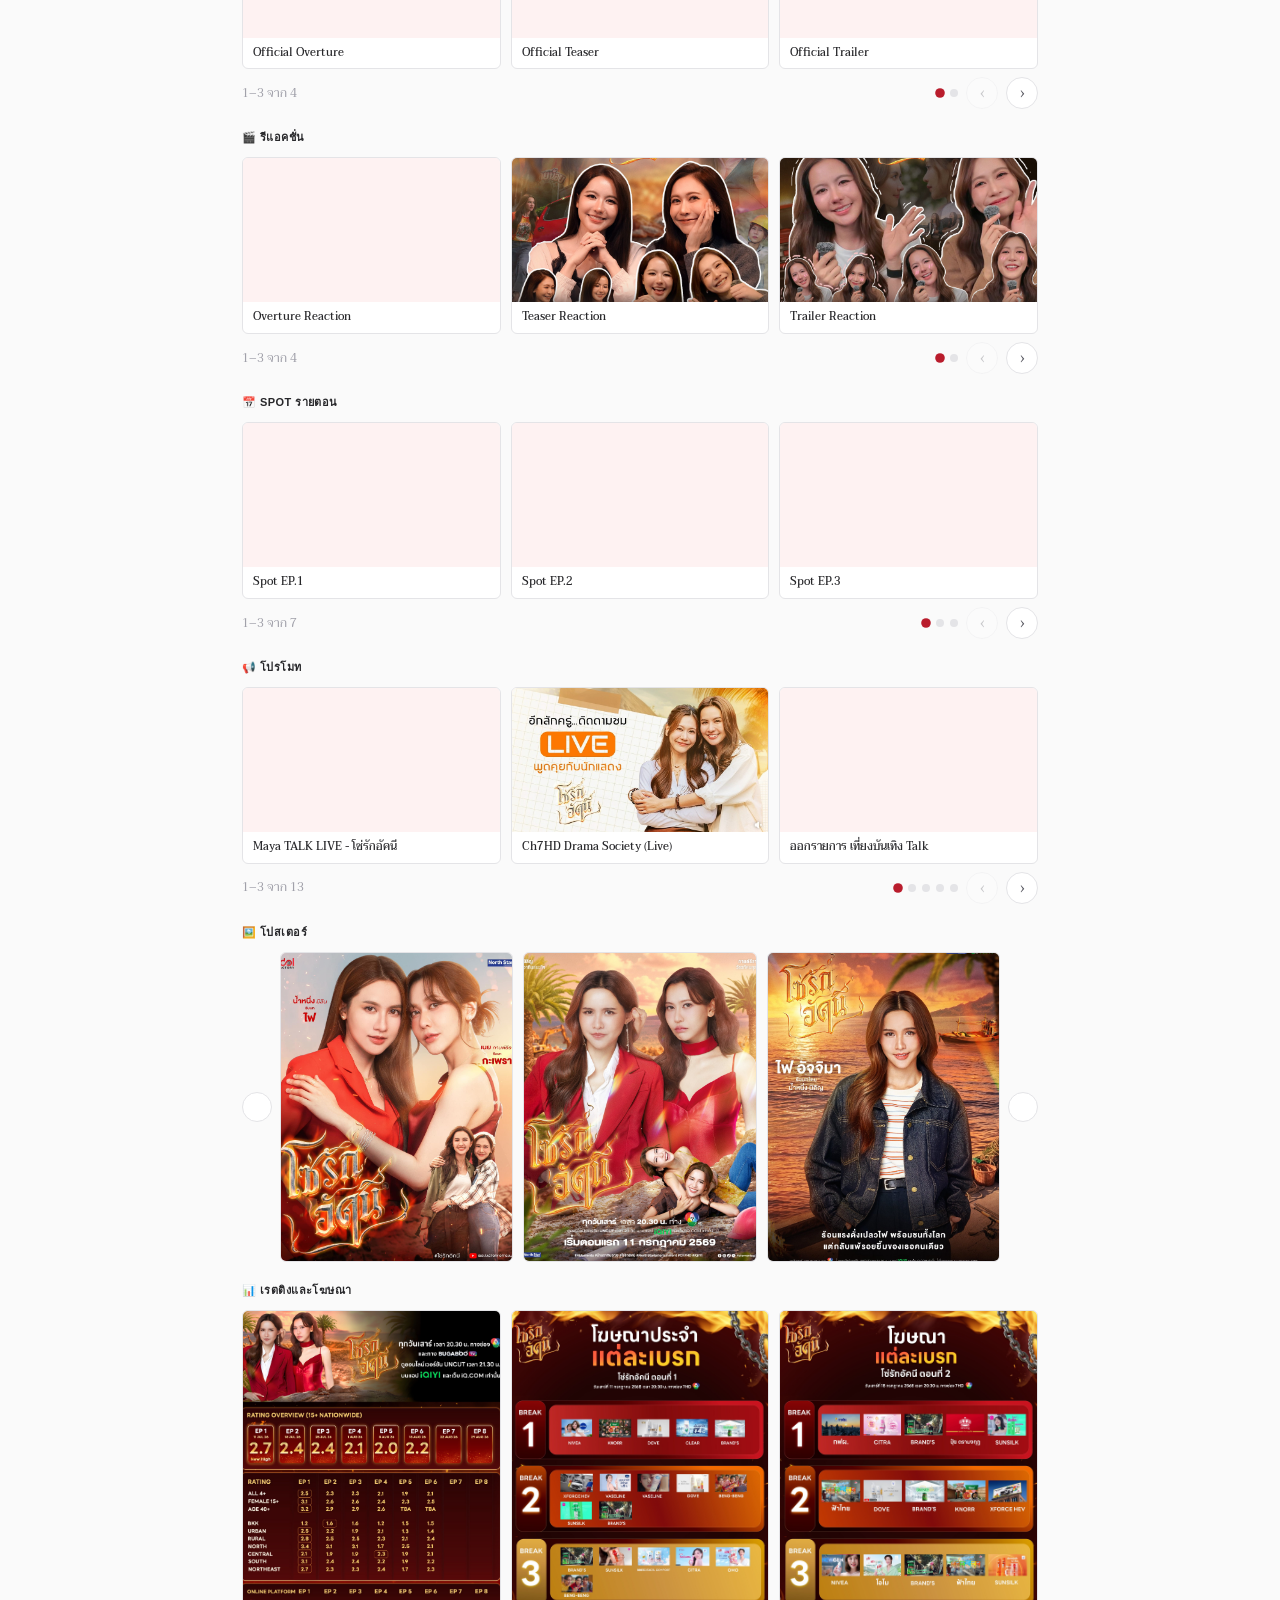
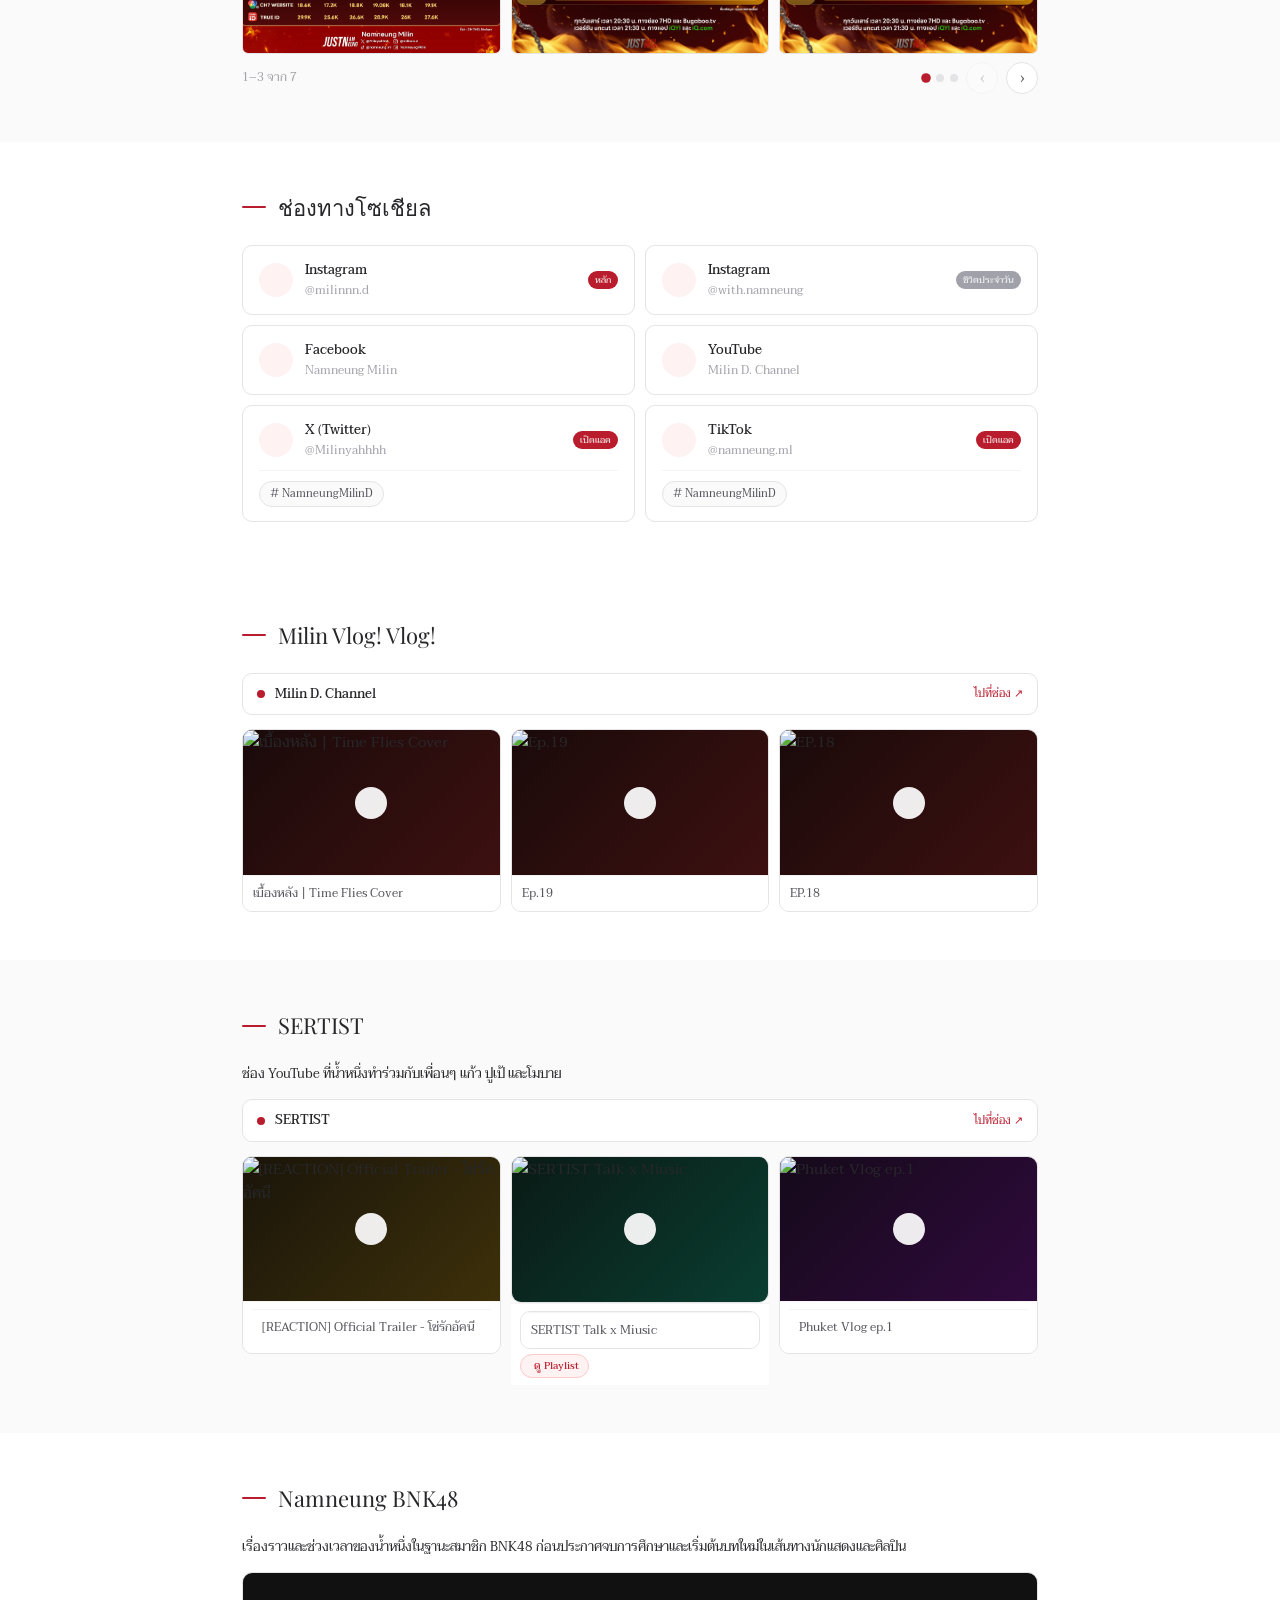
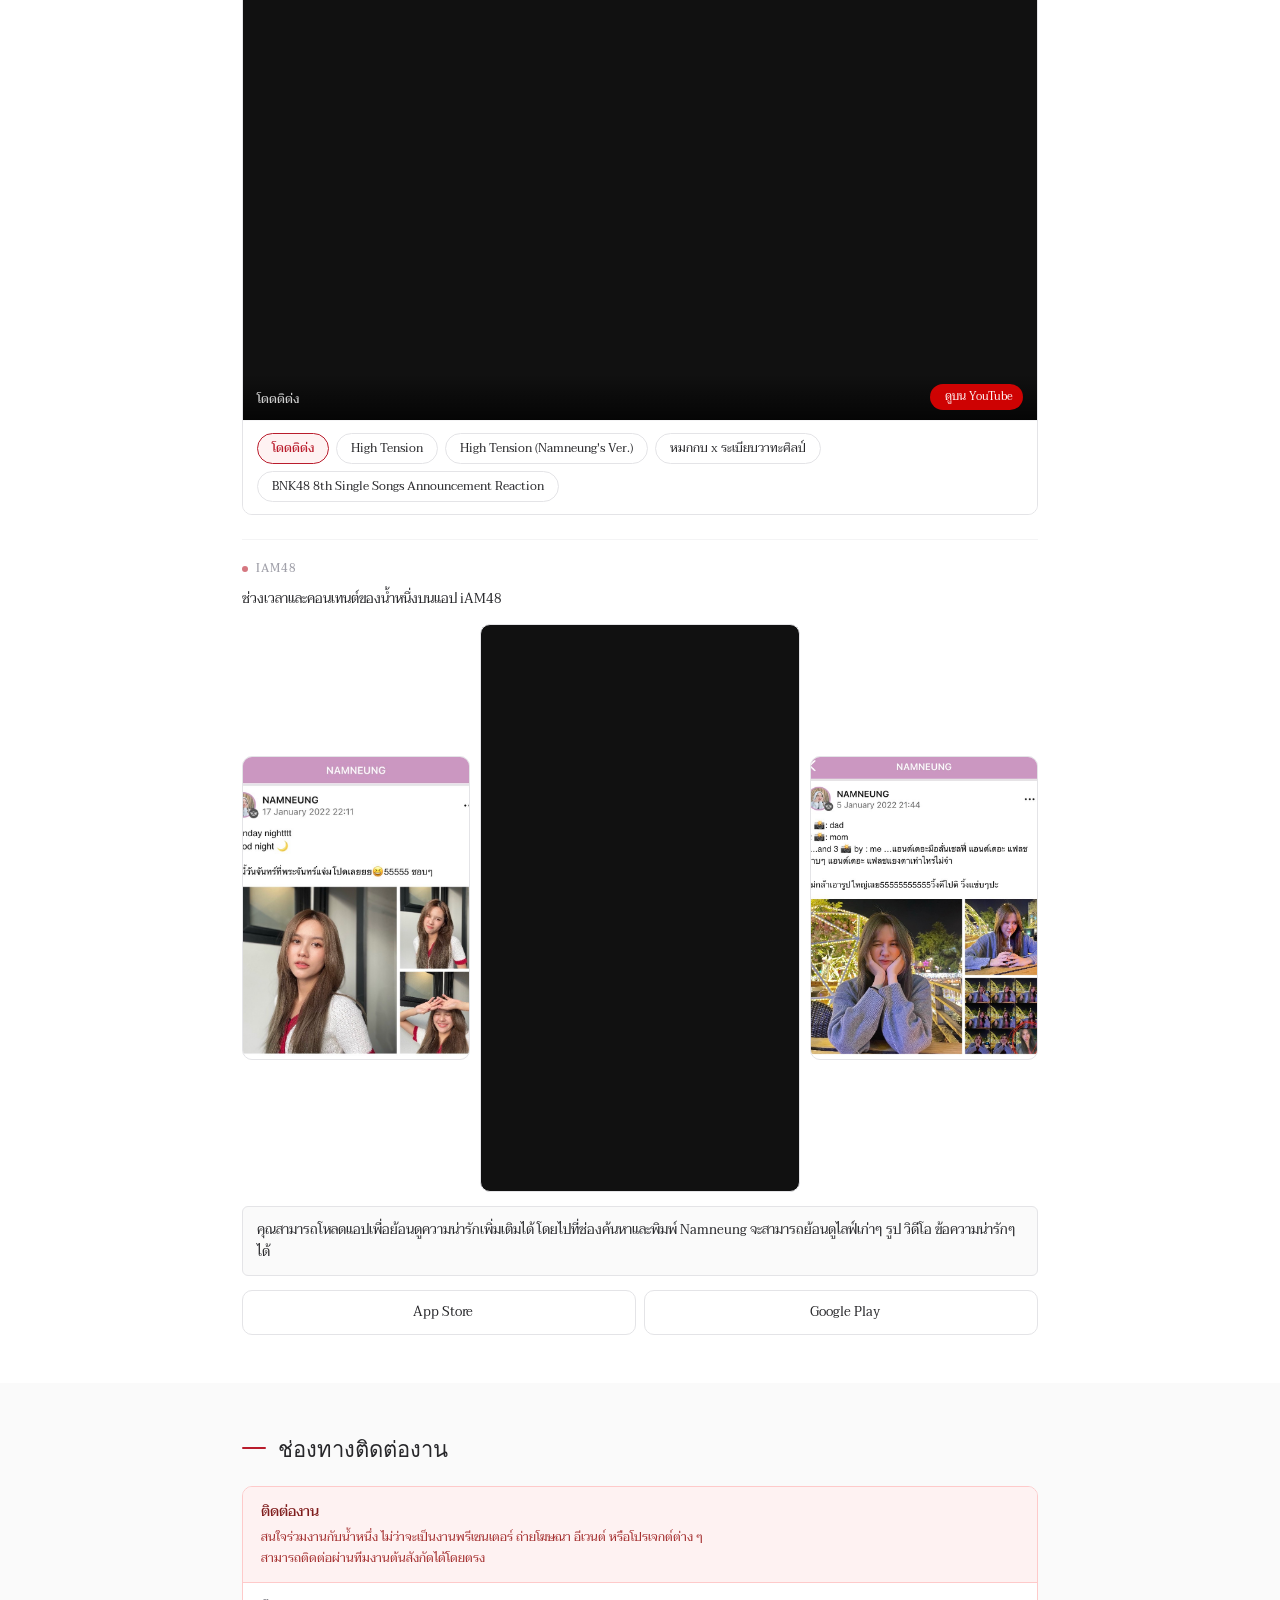
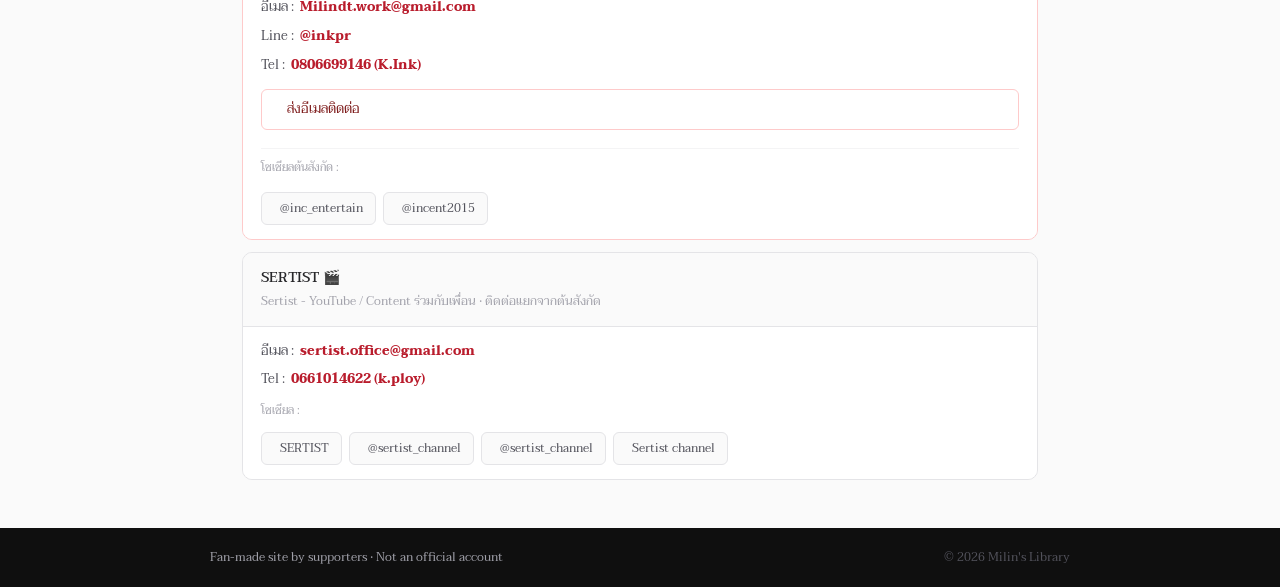
==== commit b0a0867c: "add hub" ====
--- a/index.html
+++ b/index.html
@@ -120,6 +120,9 @@
       <div class="work-pagination" id="workPagination"></div>
 
       <div class="thefire-hub-divider"></div>
+      <div id="varietyHubWrap"></div>
+
+      <div class="thefire-hub-divider"></div>
       <div class="thefire-hub" id="thefireHub"></div>
     </div>
   </section>
--- a/css/style.css
+++ b/css/style.css
@@ -99,7 +99,7 @@
 .mobile-menu.open { display: flex; }
 .mobile-menu a { font-size: 15px; color: var(--gray-600); padding: 4px 0; }
 
-/* ── HERO — Full Poster ────────────────────────────────────── */
+/* ── HERO — Full Poster */
 .hero {
   min-height: 100vh;
   max-height: 1080px;
@@ -111,8 +111,17 @@
 @media (max-width: 768px) {
   .hero { min-height: auto; max-height: none; aspect-ratio: 1080/1920; }
 }
-
-/* พื้นหลัง — ใส่รูปจริงได้ที่นี่ */
+@media (min-width: 769px) and (max-width: 1024px) and (orientation: portrait) {
+  .hero-bg-desktop { display: none; }
+  .hero-bg-mobile { display: block; }
+  .hero { min-height: auto; max-height: none; aspect-ratio: 3/4; }
+}
+@media (min-width: 769px) and (max-width: 1366px) and (orientation: landscape) {
+  .hero-bg-desktop { display: block; }
+  .hero-bg-mobile { display: none; }
+  .hero { min-height: auto; max-height: none; aspect-ratio: 16/9; }
+}
+
 .hero-bg-lines {
   position: absolute; inset: 0;
   background: transparent;
@@ -1046,6 +1055,44 @@
   margin-top: 8px; flex-wrap: wrap; gap: 8px;
 }
 
+/* ── VARIETY HUB (รายการ) ─────────────────────────────────── */
+.hub-switch-btn {
+  margin-left: auto; font-size: 11px; color: var(--red); background: none;
+  border: none; cursor: pointer; display: flex; align-items: center; gap: 3px;
+  padding: 4px 0;
+}
+.hub-switch-btn:hover { text-decoration: underline; }
+.hub-switch-btn i { font-size: 13px; }
+
+.variety-picker-btns { display: flex; gap: 10px; flex-wrap: wrap; margin-bottom: 4px; }
+.variety-picker-btn {
+  flex: 1 1 200px; display: flex; align-items: center; gap: 12px;
+  padding: 12px 14px; border: 1px solid var(--gray-200); border-radius: var(--radius-sm);
+  background: white; cursor: pointer; text-align: left; transition: all 0.2s;
+}
+.variety-picker-btn:hover { border-color: var(--red); background: var(--red-l); }
+.variety-picker-btn i { font-size: 18px; color: var(--red); flex-shrink: 0; }
+.wp-btn-main { display: block; font-size: 12px; font-weight: 500; color: var(--gray-800); }
+.wp-btn-sub  { display: block; font-size: 10px; color: var(--gray-400); margin-top: 1px; }
+
+.variety-featured { margin-bottom: 18px; }
+.variety-featured-label {
+  display: flex; align-items: center; gap: 6px; font-size: 12px; font-weight: 500;
+  color: var(--red); margin-bottom: 8px;
+}
+.variety-featured-label i { font-size: 14px; }
+.variety-featured-badge {
+  position: absolute; top: 6px; left: 6px; background: var(--red); color: white;
+  font-size: 9px; padding: 2px 6px; border-radius: 99px; z-index: 1;
+}
+
+.variety-tabs {
+  display: flex; gap: 6px; flex-wrap: nowrap; overflow-x: auto;
+  margin-bottom: 14px; padding-bottom: 6px;
+  scrollbar-width: thin;
+}
+.variety-tabs .work-tab { flex-shrink: 0; white-space: nowrap; }
+
 /* OST spotify chip inside hub card */
 .hub-card-info .work-extra-btn {
   margin-top: 6px; display: inline-flex;
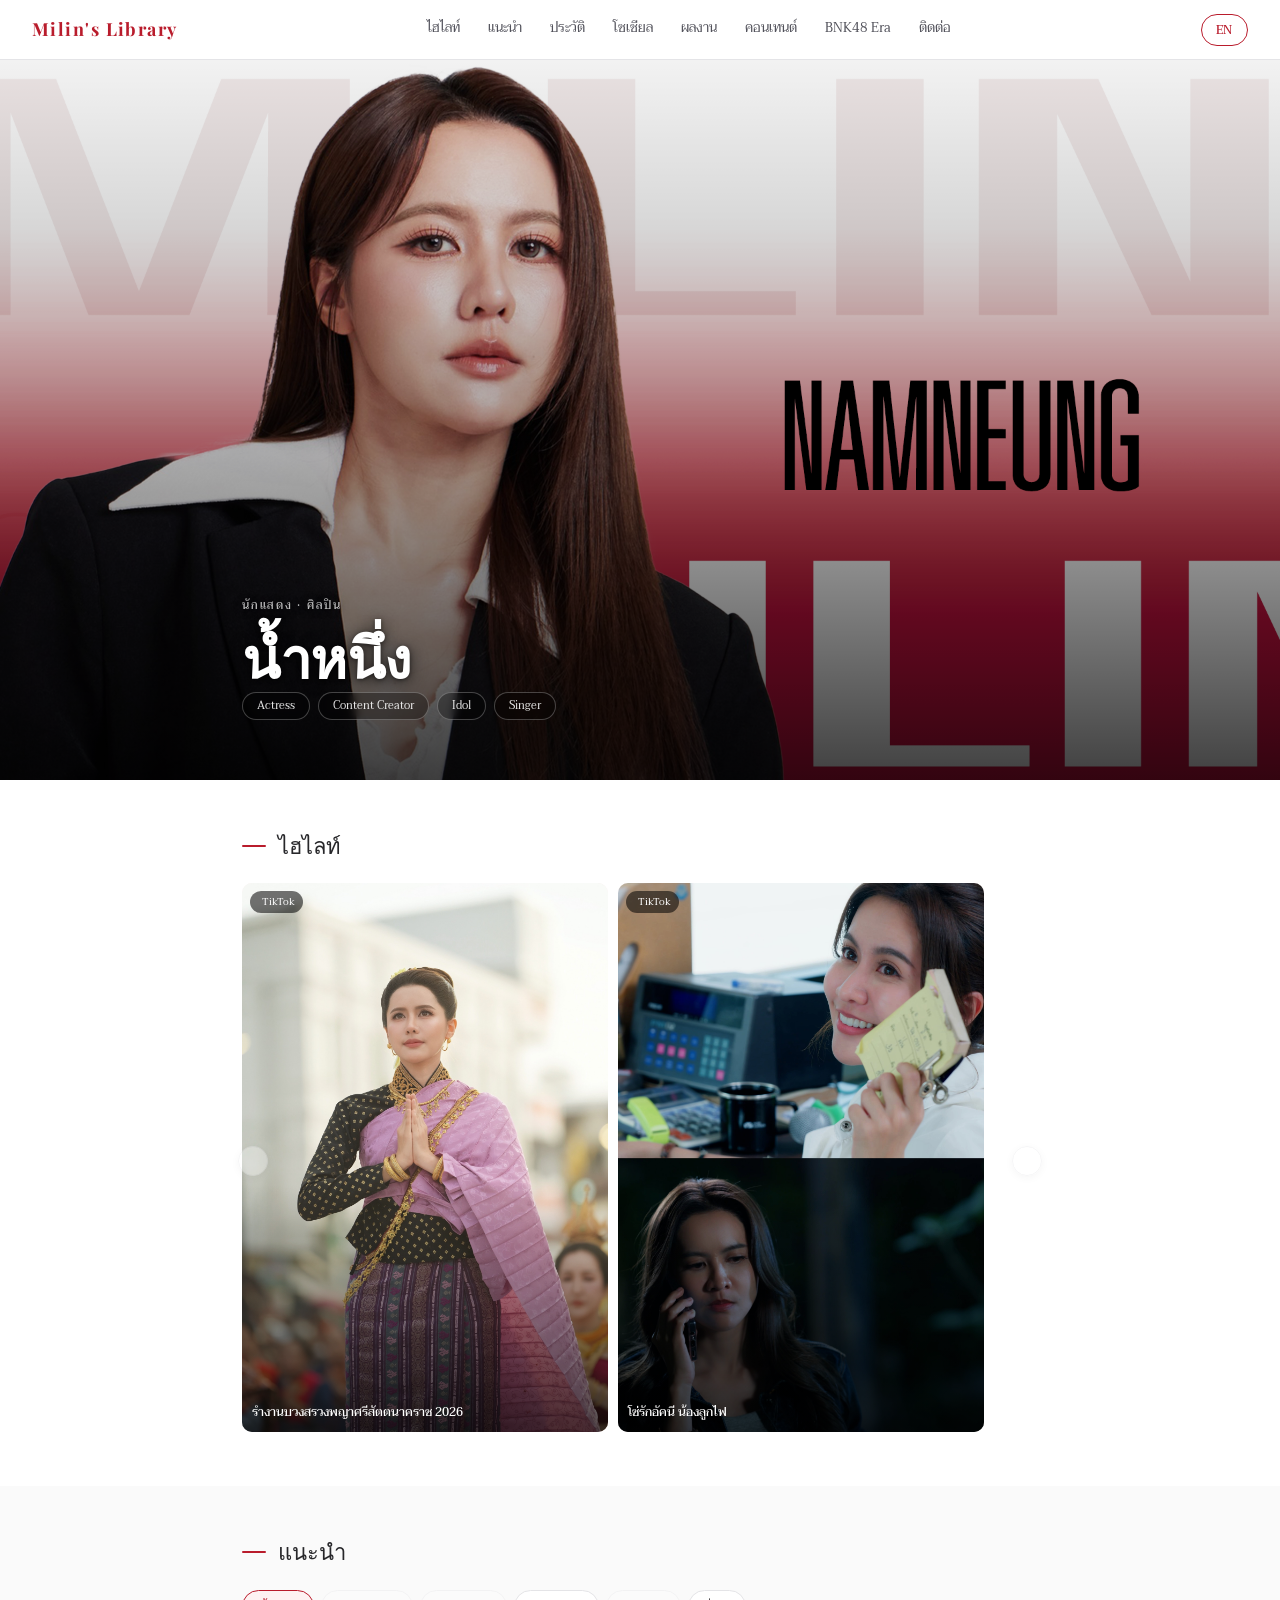
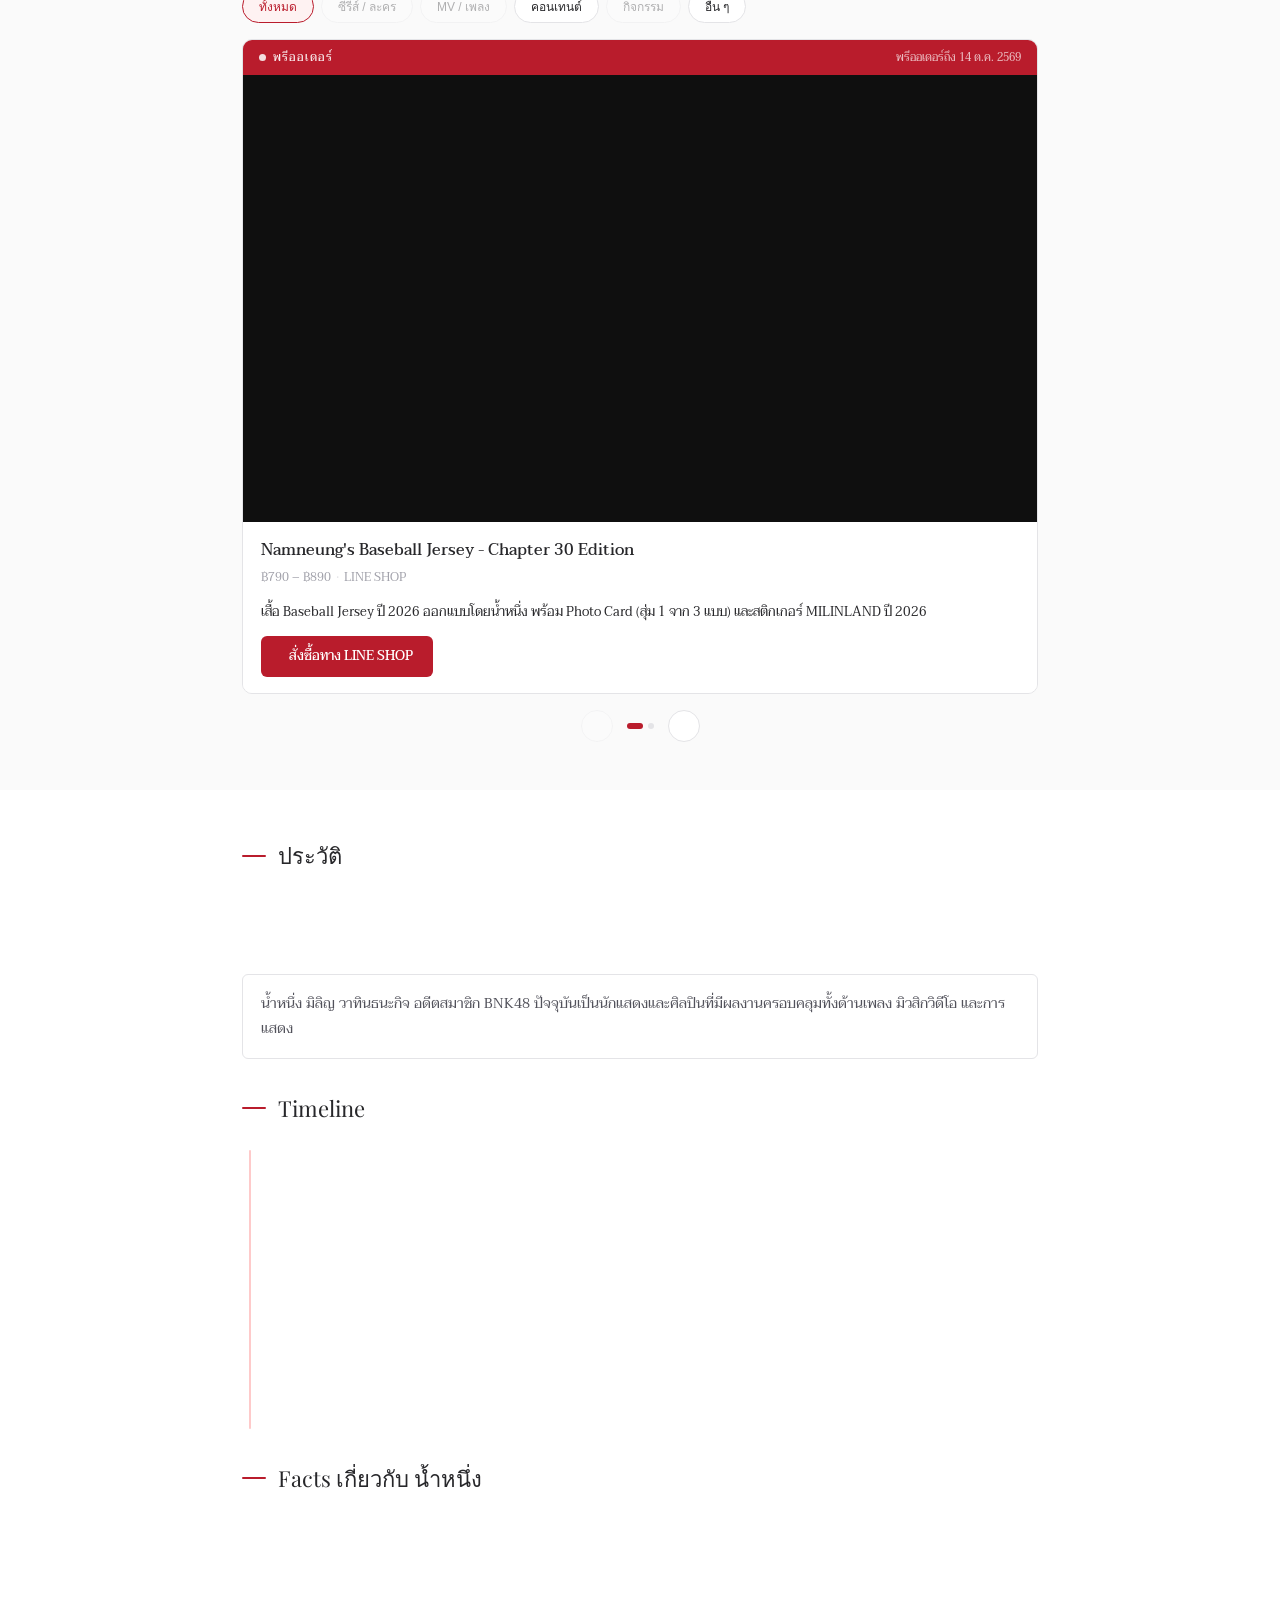
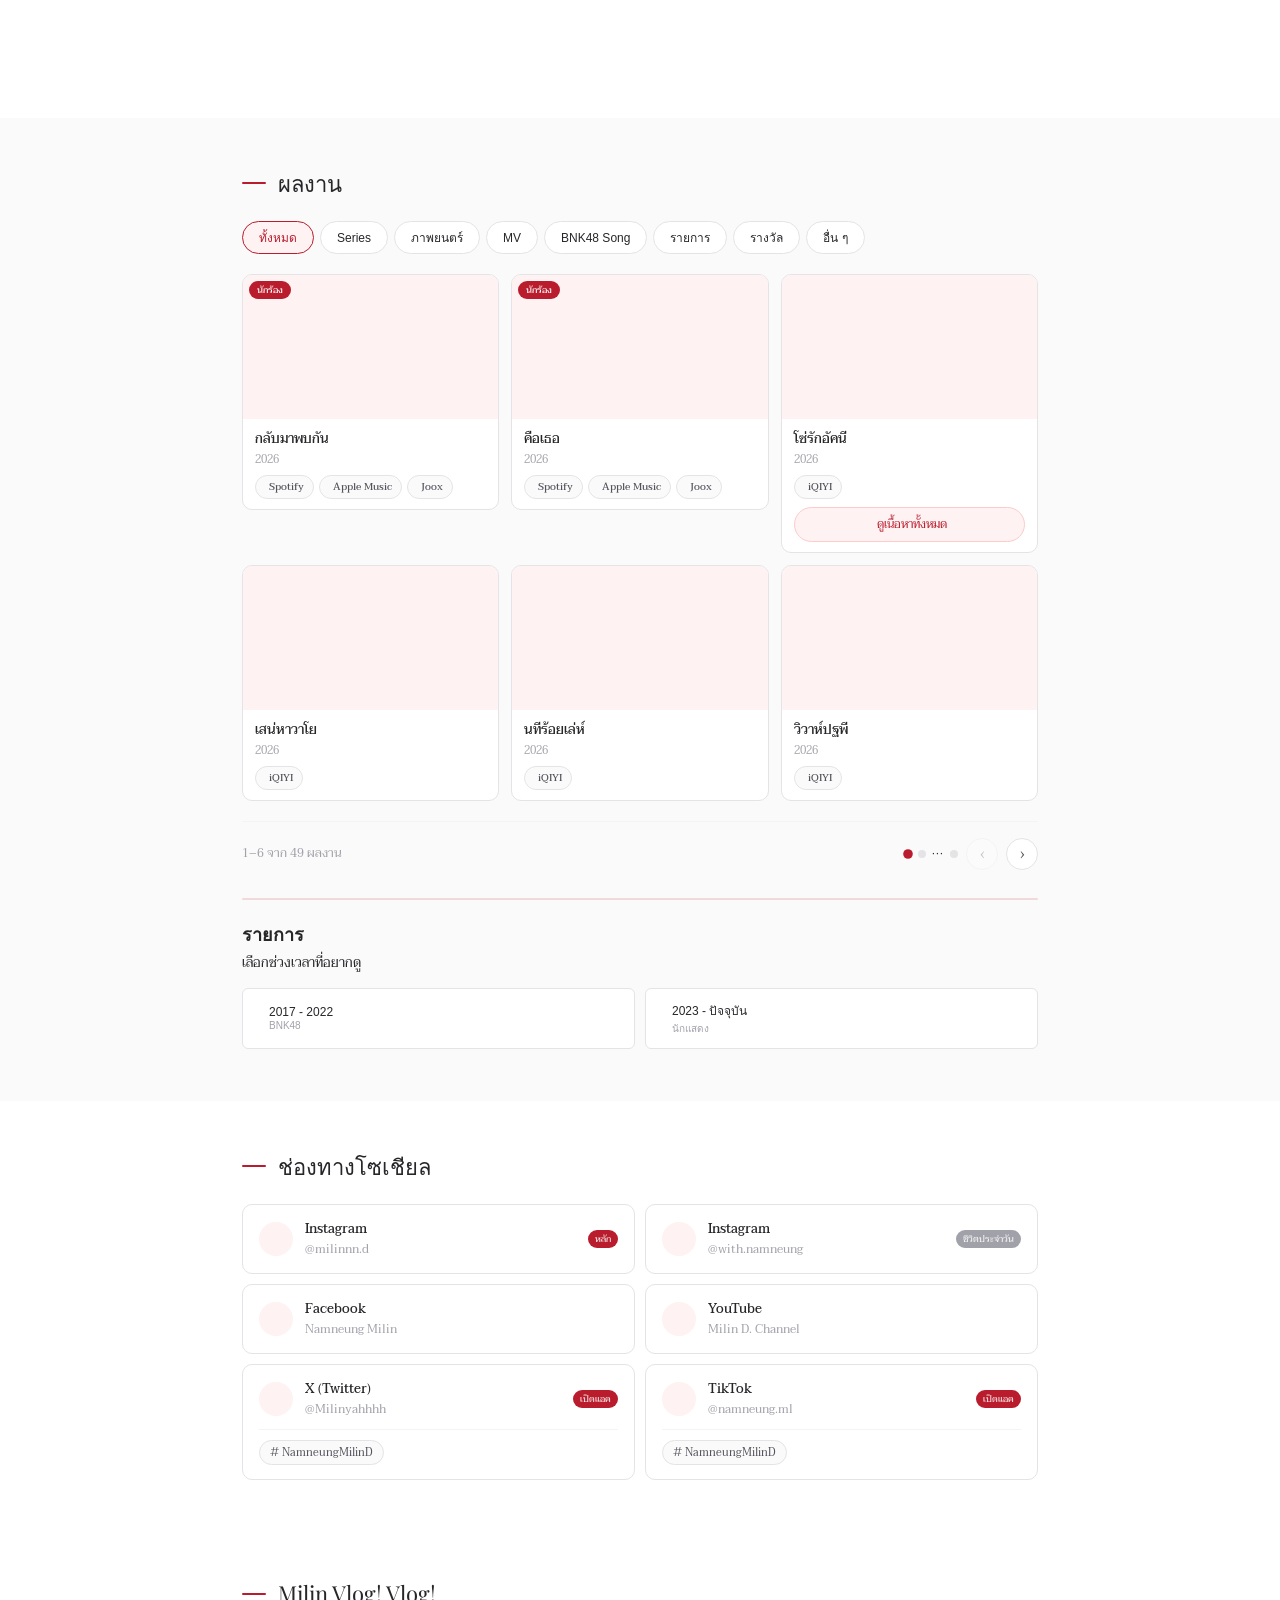
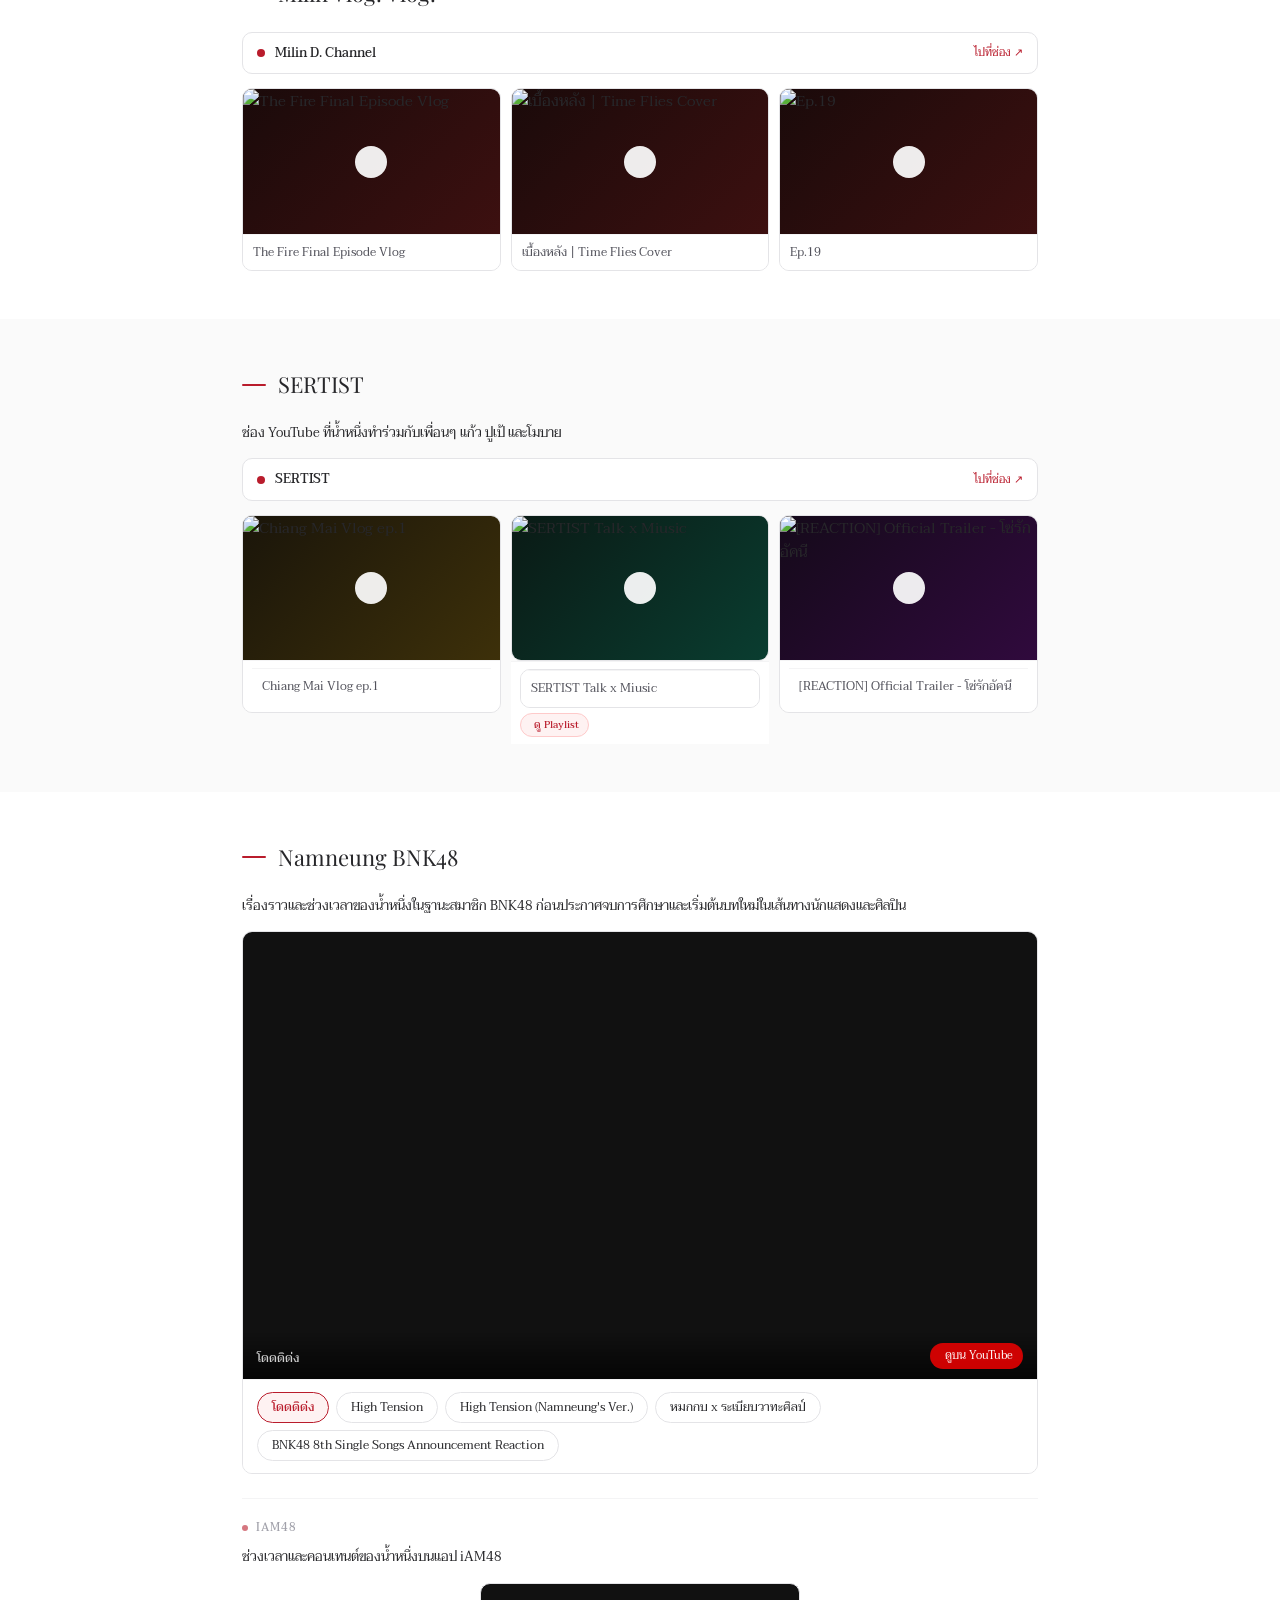
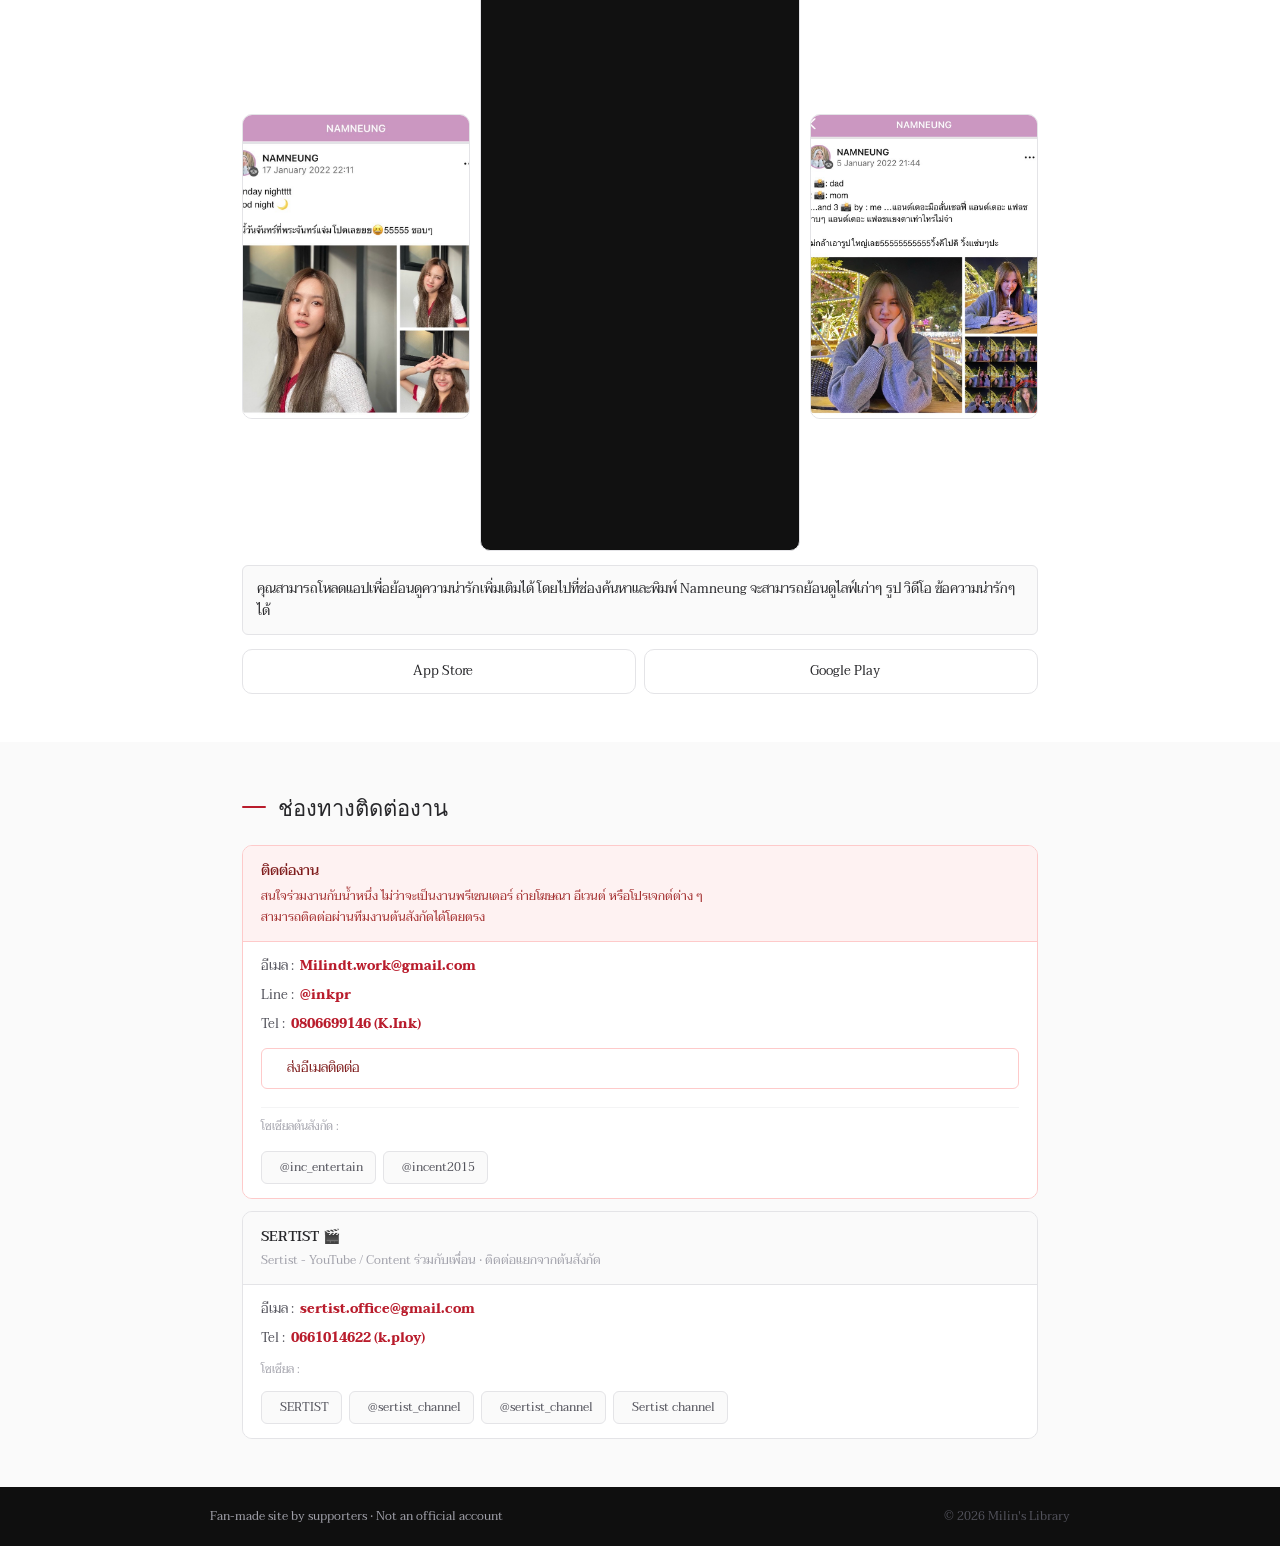
==== commit 027b512f: "อัปเดต 28092026 ซ่อน Hub โซ่รัก แก่ upcomming เป็นแนะนำ" ====
--- a/index.html
+++ b/index.html
@@ -17,7 +17,7 @@
     <a href="#" class="logo">Milin's Library</a>
     <div class="nav-center">
       <a href="#highlight" data-th="ไฮไลท์"    data-en="Highlight" class="nav-link i18n">ไฮไลท์</a>
-      <a href="#upcoming" data-th="Upcoming"  data-en="Upcoming"  class="nav-link i18n">Upcoming</a>
+      <a href="#upcoming" data-th="แนะนำ"  data-en="Recommended"  class="nav-link i18n">แนะนำ</a>
       <a href="#about"    data-th="ประวัติ"   data-en="About"    class="nav-link i18n">ประวัติ</a>
       <a href="#social"   data-th="โซเชียล"   data-en="Social"   class="nav-link i18n">โซเชียล</a>
       <a href="#works"    data-th="ผลงาน"    data-en="Works"    class="nav-link i18n">ผลงาน</a>
@@ -33,7 +33,7 @@
 
   <div class="mobile-menu" id="mobileMenu">
     <a href="#highlight" class="i18n" data-th="ไฮไลท์"     data-en="Highlight"  onclick="toggleMenu()">ไฮไลท์</a>
-    <a href="#upcoming" class="i18n" data-th="Upcoming"   data-en="Upcoming"   onclick="toggleMenu()">Upcoming</a>
+    <a href="#upcoming" class="i18n" data-th="แนะนำ"   data-en="Recommended"   onclick="toggleMenu()">แนะนำ</a>
     <a href="#about"    class="i18n" data-th="ประวัติ"    data-en="About"      onclick="toggleMenu()">ประวัติ</a>
     <a href="#social"   class="i18n" data-th="โซเชียล"    data-en="Social"     onclick="toggleMenu()">โซเชียล</a>
     <a href="#works"    class="i18n" data-th="ผลงาน"     data-en="Works"      onclick="toggleMenu()">ผลงาน</a>
@@ -77,8 +77,7 @@
     <div class="container">
       <div class="sec-head">
         <div class="sec-line"></div>
-        <h2 class="sec-title" id="upcomingTitle">Upcoming</h2>
-        <span class="upcoming-badge i18n" data-th="เร็วๆ นี้" data-en="Coming Soon">เร็วๆ นี้</span>
+        <h2 class="sec-title" id="upcomingTitle">แนะนำ</h2>
       </div>
       <div class="upcoming-filter" id="upcomingFilter"></div>
       <div class="upcoming-carousel">
@@ -122,8 +121,10 @@
       <div class="thefire-hub-divider"></div>
       <div id="varietyHubWrap"></div>
 
-      <div class="thefire-hub-divider"></div>
-      <div class="thefire-hub" id="thefireHub"></div>
+      <div class="thefire-hub-wrap" id="thefireHubWrap">
+        <div class="thefire-hub-divider"></div>
+        <div class="thefire-hub" id="thefireHub"></div>
+      </div>
     </div>
   </section>
 
--- a/css/style.css
+++ b/css/style.css
@@ -981,6 +981,10 @@
   background: var(--gray-200); cursor: pointer; transition: all 0.2s;
 }
 .page-dot.active { background: var(--red); transform: scale(1.2); }
+.page-dot-ellipsis {
+  font-size: 10px; color: var(--gray-300); letter-spacing: 1px;
+  line-height: 1; user-select: none;
+}
 .page-btn {
   width: 32px; height: 32px; border-radius: 50%;
   border: 1px solid var(--gray-200); background: white;
@@ -1001,10 +1005,29 @@
 .ucard-hub-link:hover { text-decoration: underline; }
 
 /* ── THE FIRE — CONTENT HUB ───────────────────────────────── */
+.thefire-hub-wrap {
+  display: none;
+  animation: hubFadeIn 0.35s ease;
+}
+.thefire-hub-wrap.open { display: block; }
+@keyframes hubFadeIn {
+  from { opacity: 0; transform: translateY(-6px); }
+  to   { opacity: 1; transform: translateY(0); }
+}
 .thefire-hub-divider {
   height: 2px; background: var(--red); opacity: 0.15;
   border-radius: 2px; margin: 28px 0 20px;
 }
+.work-hub-toggle {
+  display: flex; align-items: center; justify-content: center; gap: 6px;
+  width: 100%; margin-top: 8px; padding: 7px 10px;
+  font-family: inherit; font-size: 11.5px; color: var(--red);
+  background: var(--red-l); border: 1px solid var(--red-m); border-radius: 20px;
+  cursor: pointer; transition: background .15s;
+}
+.work-hub-toggle:hover { background: var(--red-m); }
+.work-hub-toggle i { font-size: 12px; transition: transform .2s; }
+.work-hub-toggle.open i { transform: rotate(90deg); }
 .hub-head { display: flex; align-items: baseline; gap: 8px; margin-bottom: 4px; flex-wrap: wrap; }
 .hub-title { font-size: 18px; font-weight: 600; color: var(--gray-800); font-family: var(--font-display); }
 .hub-sub { font-size: 11px; color: var(--gray-400); }
